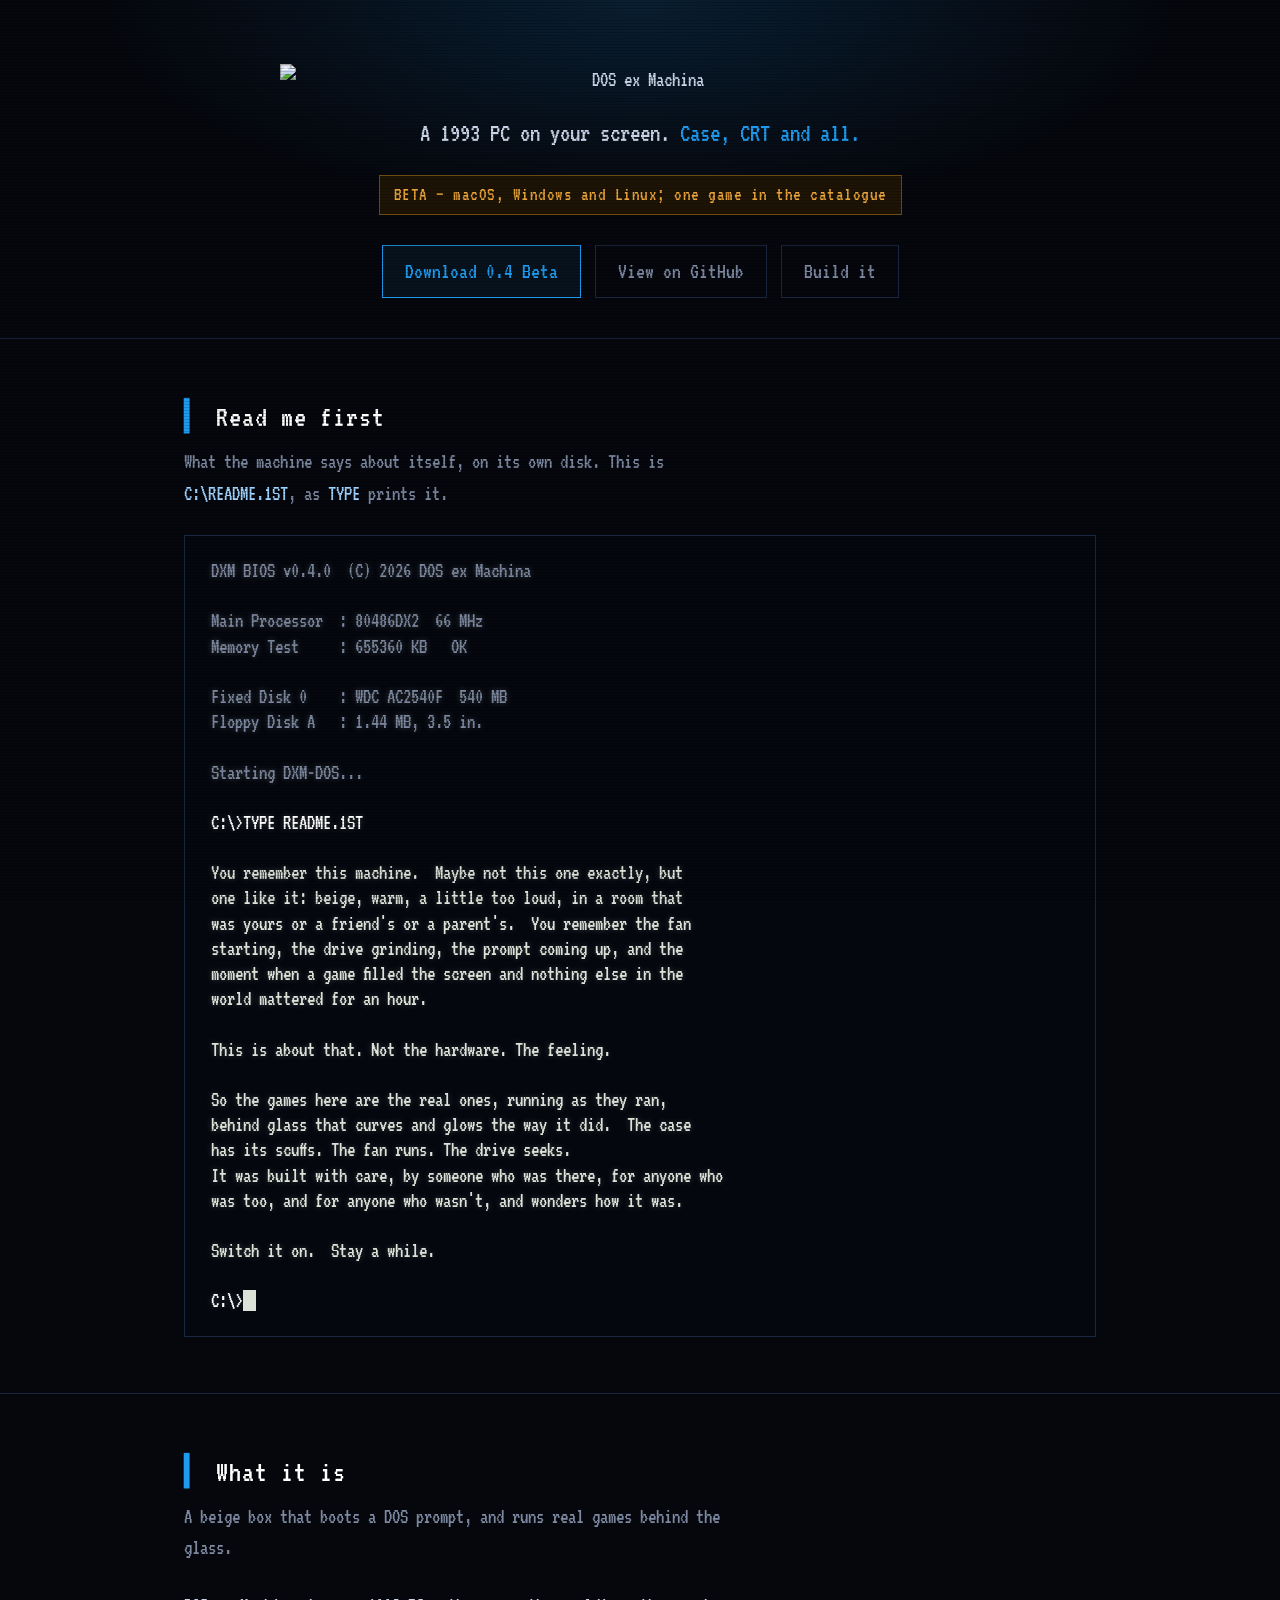
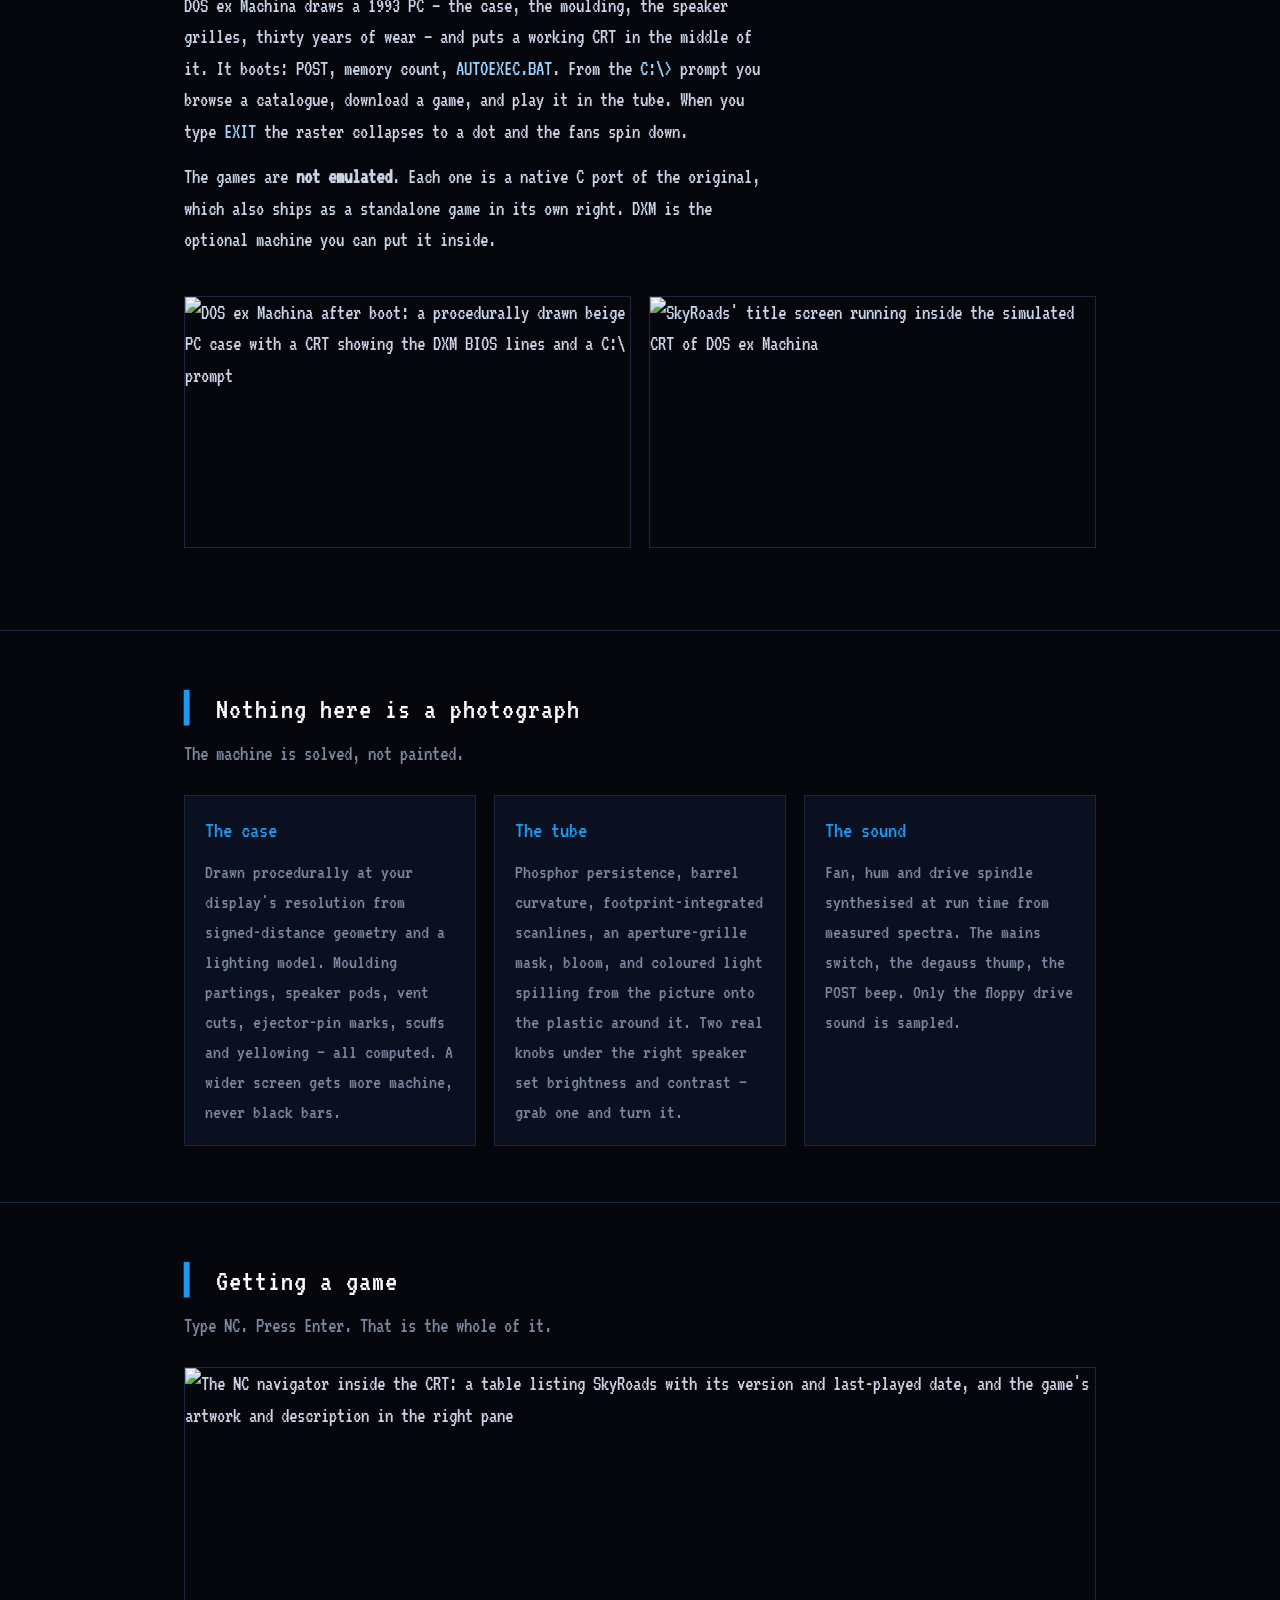
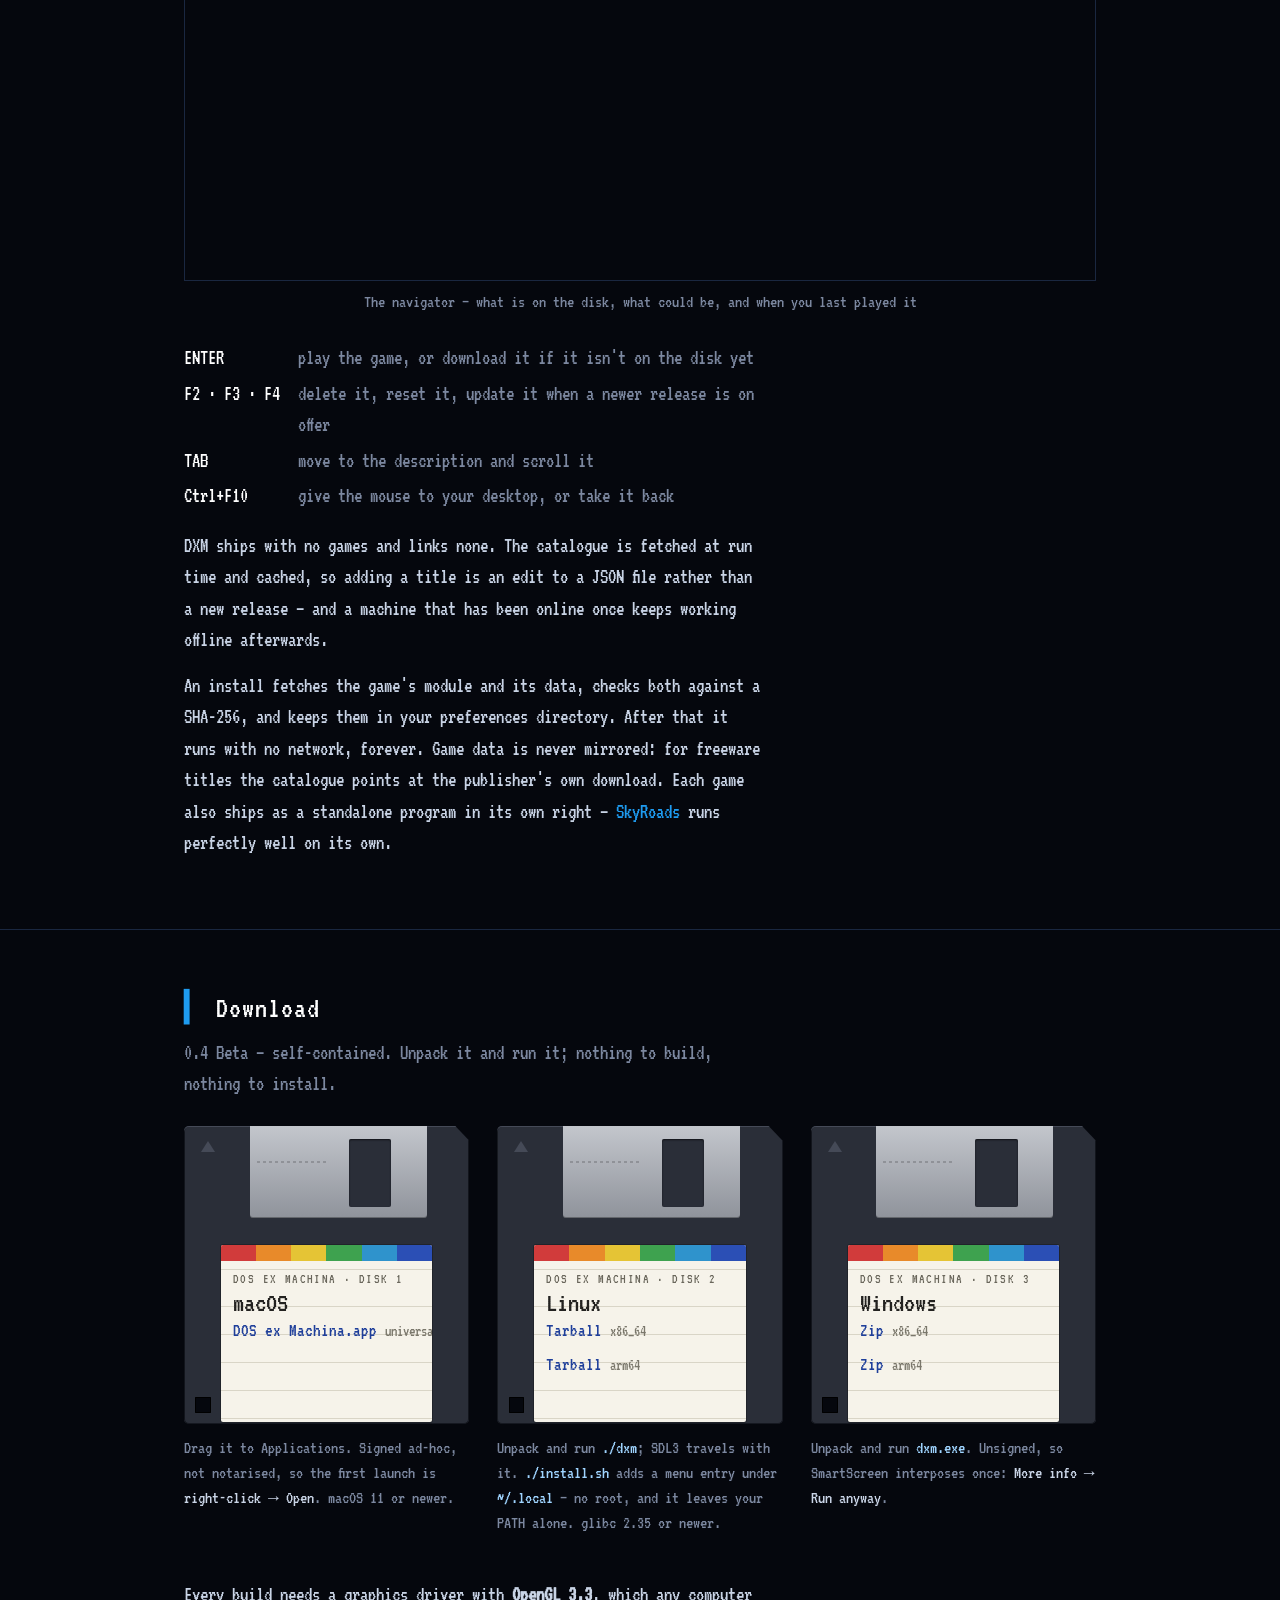
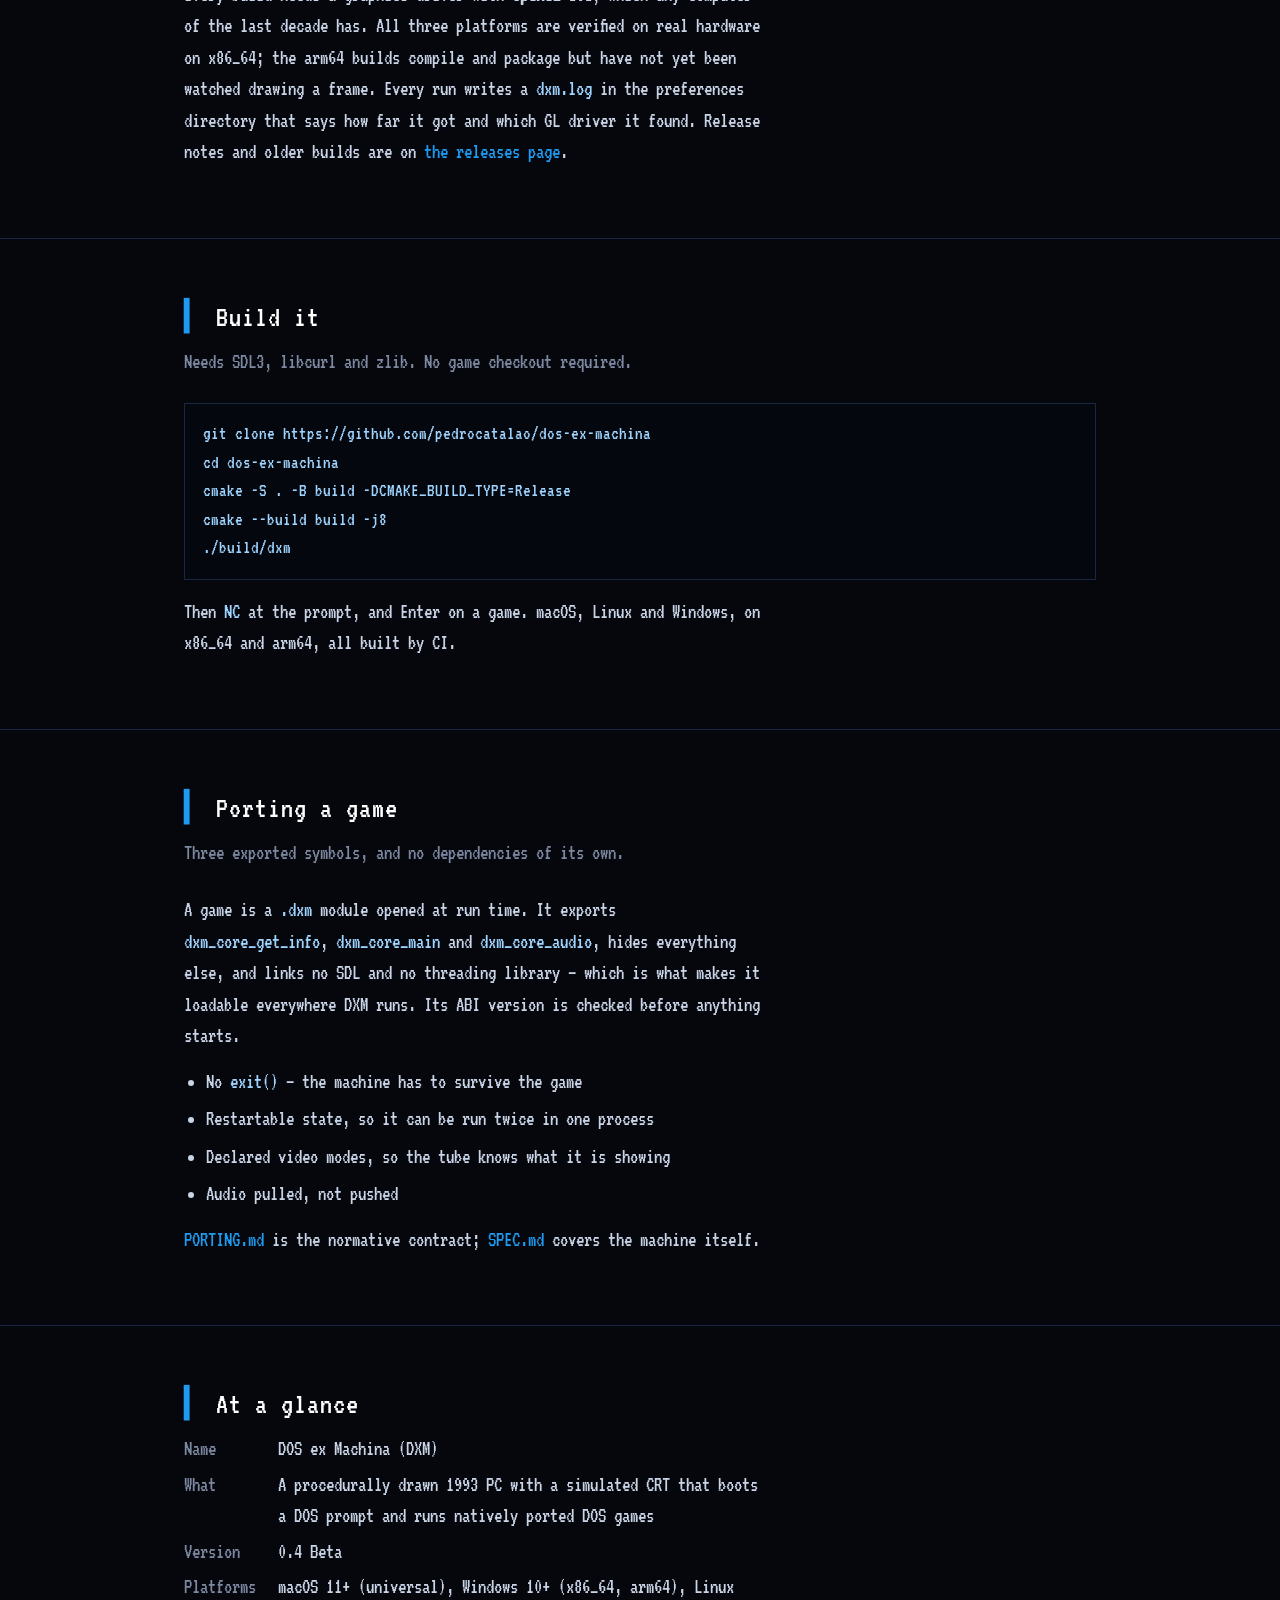
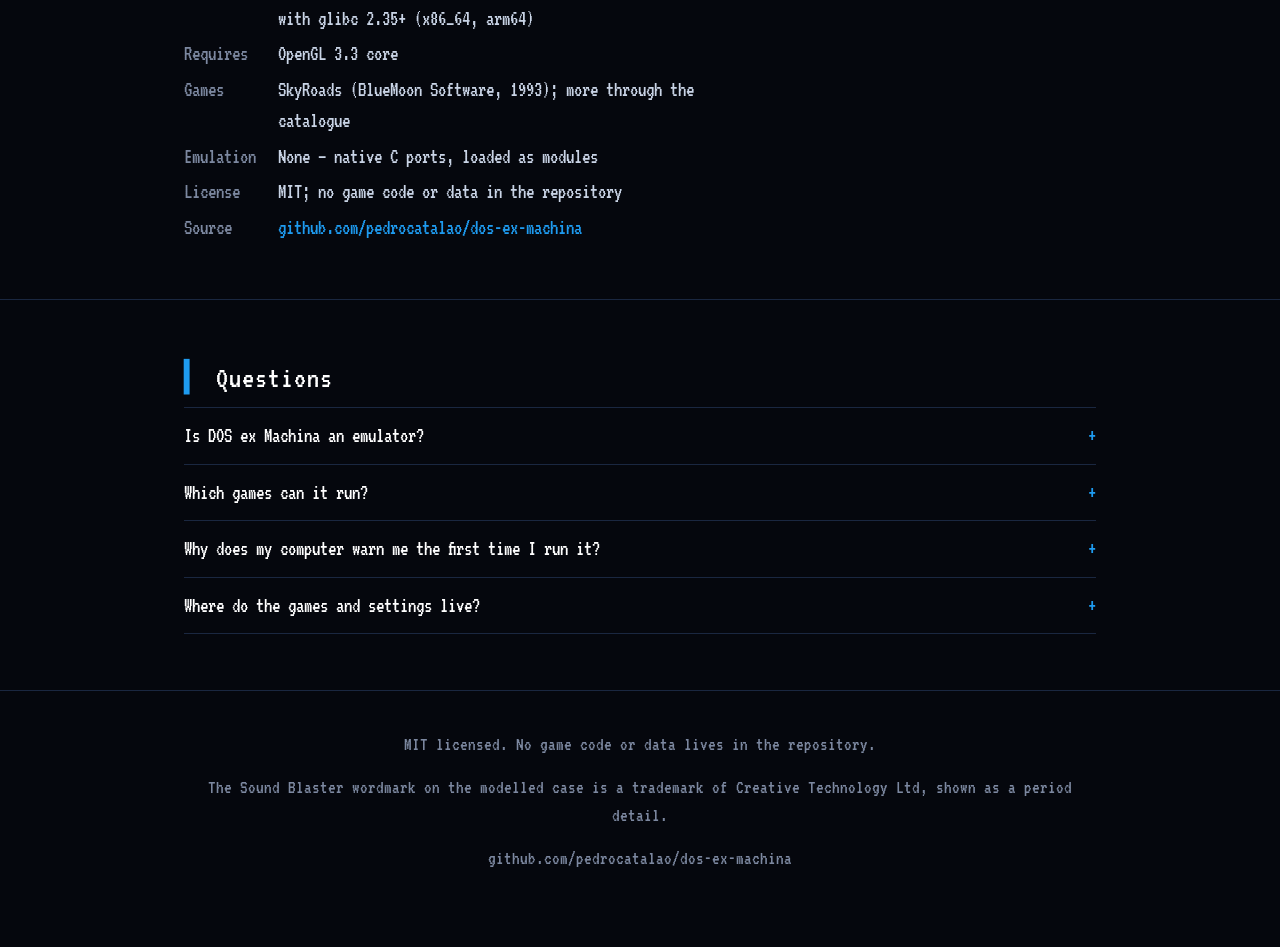
==== docs/index.html @ 245fb96d "refactor: replace road bitmap with procedural badge ribbon rendering and clean up documentation text" ====
<!doctype html>
<html lang="en">
<head>
<meta charset="utf-8">
<meta name="viewport" content="width=device-width, initial-scale=1">
<title>DOS ex Machina — a 1993 PC on your screen, running native DOS game ports in a simulated CRT</title>
<meta name="description" content="DOS ex Machina draws a 1993 beige-box PC procedurally — case, CRT and all — boots a DOS prompt, and runs natively ported DOS games behind the glass. No emulation. Free, open source, for macOS, Windows and Linux.">
<link rel="canonical" href="https://dosexmachina.com/">
<meta name="robots" content="index, follow, max-image-preview:large">
<meta name="theme-color" content="#05070d">
<meta property="og:type" content="website">
<meta property="og:site_name" content="DOS ex Machina">
<meta property="og:title" content="DOS ex Machina — a 1993 PC on your screen">
<meta property="og:description" content="A procedurally-drawn 1993 PC with a simulated CRT that boots a DOS prompt and runs natively ported DOS games. No emulation. macOS, Windows, Linux.">
<meta property="og:url" content="https://dosexmachina.com/">
<meta property="og:image" content="https://dosexmachina.com/screenshot-game.jpg">
<meta property="og:image:width" content="1200">
<meta property="og:image:height" content="675">
<meta property="og:image:alt" content="SkyRoads running inside the simulated CRT of DOS ex Machina">
<meta name="twitter:card" content="summary_large_image">
<meta name="twitter:title" content="DOS ex Machina — a 1993 PC on your screen">
<meta name="twitter:description" content="A procedurally-drawn 1993 PC with a simulated CRT that boots a DOS prompt and runs natively ported DOS games. No emulation.">
<meta name="twitter:image" content="https://dosexmachina.com/screenshot-game.jpg">
<link rel="icon" href="https://dosexmachina.com/logo-page.png">
<link rel="preconnect" href="https://fonts.googleapis.com">
<link rel="preconnect" href="https://fonts.gstatic.com" crossorigin>
<link href="https://fonts.googleapis.com/css2?family=VT323&display=swap" rel="stylesheet">
<script type="application/ld+json">
{
  "@context": "https://schema.org",
  "@type": "SoftwareApplication",
  "name": "DOS ex Machina",
  "alternateName": "DXM",
  "url": "https://dosexmachina.com/",
  "description": "A procedurally-drawn 1993 beige-box PC with a simulated CRT that boots a DOS prompt and runs natively ported DOS games. The games are native C ports, not emulated.",
  "applicationCategory": "GameApplication",
  "operatingSystem": "macOS 11+, Windows 10+, Linux (glibc 2.35+)",
  "softwareVersion": "0.4 Beta",
  "softwareRequirements": "OpenGL 3.3 core",
  "license": "https://opensource.org/licenses/MIT",
  "isAccessibleForFree": true,
  "offers": { "@type": "Offer", "price": "0", "priceCurrency": "USD" },
  "downloadUrl": "https://github.com/pedrocatalao/dos-ex-machina/releases/tag/0.4-beta",
  "codeRepository": "https://github.com/pedrocatalao/dos-ex-machina",
  "screenshot": [
    "https://dosexmachina.com/screenshot-prompt.jpg",
    "https://dosexmachina.com/screenshot-game.jpg",
    "https://dosexmachina.com/screenshot-nc.jpg"
  ],
  "author": { "@type": "Person", "name": "Pedro Catalão", "url": "https://github.com/pedrocatalao" }
}
</script>
<script type="application/ld+json">
{
  "@context": "https://schema.org",
  "@type": "FAQPage",
  "mainEntity": [
    { "@type": "Question", "name": "What is DOS ex Machina?",
      "acceptedAnswer": { "@type": "Answer", "text": "DOS ex Machina is a free, open-source program that draws a 1993 beige-box PC on your screen — the case, a CRT monitor and all — boots a simulated DOS prompt, and runs natively ported DOS games inside the simulated CRT. It runs on macOS, Windows and Linux." } },
    { "@type": "Question", "name": "Is DOS ex Machina an emulator?",
      "acceptedAnswer": { "@type": "Answer", "text": "No. The games are native C ports of the original programs, compiled for your computer and loaded as modules. Nothing is emulated; the DOS prompt is a fiction and the CRT is a rendering pipeline." } },
    { "@type": "Question", "name": "Which games can it run?",
      "acceptedAnswer": { "@type": "Answer", "text": "Games arrive as .dxm modules through a catalogue fetched at run time. As of 0.4 Beta the catalogue holds SkyRoads (BlueMoon Software, 1993). Any DOS game with a native port that follows the porting contract can be added." } },
    { "@type": "Question", "name": "What does it need to run?",
      "acceptedAnswer": { "@type": "Answer", "text": "A graphics driver with OpenGL 3.3, which any computer of the last decade has. The downloads are self-contained: unpack and run, nothing to install." } },
    { "@type": "Question", "name": "Is it free?",
      "acceptedAnswer": { "@type": "Answer", "text": "Yes. DOS ex Machina is MIT licensed and free to download. No game code or game data lives in its repository; each game is a separately licensed port." } }
  ]
}
</script>
<style>
  :root{
    --bg:#05070d;          /* the black inside the tube            */
    --panel:#0b1020;
    --blue:#1e9bf0;        /* the logo blue                        */
    --deep:#2c3ea8;
    --beige:#bfaf8a;       /* the case                             */
    --text:#c9d4e6;
    --dim:#7c88a0;
    --line:#1a2740;
    --phosphor:#dce2d8;    /* lit text on the tube                 */
    --stripe:linear-gradient(90deg,#d13b3b 0 16.6%,#e88a2a 16.6% 33.3%,#e5c435 33.3% 50%,#3ea24f 50% 66.6%,#2f93cc 66.6% 83.3%,#2b4fb5 83.3% 100%);
  }
  *{margin:0;padding:0;box-sizing:border-box}
  html{scroll-behavior:smooth}
  @media(prefers-reduced-motion:reduce){ html{scroll-behavior:auto} .cursor{animation:none} }
  body{
    background:var(--bg); color:var(--text);
    font-family:'VT323',ui-monospace,monospace; font-size:21px; line-height:1.5;
    overflow-x:hidden;
  }
  /* the scanlines the whole project is about, very lightly */
  body::after{
    content:""; position:fixed; inset:0; z-index:9; pointer-events:none;
    background:repeating-linear-gradient(to bottom,
      transparent 0 2px, rgba(0,0,0,.16) 2px 3px);
  }
  a{color:var(--blue); text-decoration:none}
  a:hover{text-decoration:underline}
  a:focus-visible{outline:2px solid var(--blue); outline-offset:3px}
  .wrap{max-width:960px; margin:0 auto; padding:0 24px}

  header{
    text-align:center; padding:64px 0 40px;
    background:
      radial-gradient(60% 90% at 50% 0%, rgba(30,155,240,.16), transparent 70%),
      var(--bg);
    border-bottom:1px solid var(--line);
  }
  header img{width:min(720px,88vw); height:auto; display:block; margin:0 auto}
  .tag{margin-top:18px; font-size:26px; font-weight:normal; letter-spacing:0; color:var(--text)}
  .tag b{color:var(--blue); font-weight:normal}
  .early{
    display:inline-block; margin-top:22px; padding:5px 14px;
    border:1px solid #6b4b12; background:#1d1405; color:#e8a33a;
    font-size:19px; letter-spacing:.5px;
  }
  .cta{margin-top:30px; display:flex; gap:14px; justify-content:center; flex-wrap:wrap}
  .btn{
    display:inline-block; padding:9px 22px; font-size:22px;
    border:1px solid var(--blue); color:var(--blue); background:rgba(30,155,240,.07);
  }
  .btn:hover{background:var(--blue); color:#04070e; text-decoration:none}
  .btn.ghost{border-color:var(--line); color:var(--dim); background:transparent}
  .btn.ghost:hover{border-color:var(--dim); color:var(--text); background:transparent}

  section{padding:56px 0; border-bottom:1px solid var(--line)}
  h2{
    font-size:30px; font-weight:normal; color:#fff; margin-bottom:6px;
    letter-spacing:1px;
  }
  h2::before{content:"▎"; color:var(--blue); margin-right:8px}
  h3{font-weight:normal}
  .lede{color:var(--dim); margin-bottom:26px; max-width:70ch}
  p{margin-bottom:14px}
  section p{max-width:72ch}
  figure{margin:26px 0}
  figure img{width:100%; height:auto; display:block; border:1px solid var(--line)}
  figcaption{color:var(--dim); font-size:18px; margin-top:8px; text-align:center}
  .shots{display:grid; grid-template-columns:1fr 1fr; gap:18px}
  @media(max-width:720px){ .shots{grid-template-columns:1fr} }

  /* The machine's own screen: what it prints, as it prints it.  A panel,
     not a drawn monitor - the page already carries the scanlines. */
  .screen{
    background:#04070e; border:1px solid var(--line); padding:22px 26px;
    color:var(--phosphor); font-size:21px; line-height:1.2; white-space:pre;
    overflow-x:auto; margin:0; text-shadow:0 0 6px rgba(220,226,216,.28);
  }
  .screen .dim{color:var(--dim)}
  .screen .cmd{color:#fff}
  .cursor{display:inline-block; width:.6em; height:1em; background:var(--phosphor); vertical-align:-.15em;
          animation:blink 1.06s steps(1) infinite}
  @keyframes blink{50%{opacity:0}}
  @media(max-width:600px){ .screen{font-size:16px; padding:16px} }

  .grid{display:grid; grid-template-columns:repeat(3,1fr); gap:18px; margin-top:22px}
  @media(max-width:860px){ .grid{grid-template-columns:1fr} }
  .card{border:1px solid var(--line); background:var(--panel); padding:18px 20px}
  .card h3{font-size:23px; color:var(--blue); margin-bottom:8px}
  .card p{font-size:20px; color:var(--dim); margin:0}

  .keys{display:grid; grid-template-columns:auto 1fr; gap:4px 18px; margin:6px 0 18px; max-width:72ch}
  .keys b{color:#fff; font-weight:normal; white-space:nowrap}
  .keys span{color:var(--dim)}

  /* ---- the disks -----------------------------------------------------------
     A download is a 3.5" diskette, label side up, at its real proportions -
     90 wide by 94 tall: the metal shutter along the top with its head window
     right of centre, the moulded arrow at the top-left, the chamfered corner
     at the top-right, the write-protect hole at the bottom-left, and the
     label over the lower two thirds with its colour band and ruled lines. */
  .disks{display:grid; grid-template-columns:repeat(3,1fr); gap:28px; margin-top:22px}
  @media(max-width:860px){ .disks{grid-template-columns:1fr; max-width:340px} }
  .disk{aspect-ratio:90/94; position:relative; background:#2a2e38; border-radius:5px;
        clip-path:polygon(0 0, 95% 0, 100% 5%, 100% 100%, 0 100%);
        box-shadow:inset 0 1px 0 #454a57, inset 0 0 0 1px #12151c}
  .disk .arrow{position:absolute; left:6%; top:5%; width:0; height:0;
        border-left:7px solid transparent; border-right:7px solid transparent; border-bottom:11px solid #454a57}
  .disk .shutter{position:absolute; left:23%; top:0; width:62%; height:31%;
        background:linear-gradient(180deg,#c3c6cc,#8f939b); border-radius:0 0 3px 3px;
        box-shadow:inset 0 -1px 0 rgba(0,0,0,.3)}
  .disk .shutter::before{content:""; position:absolute; left:56%; top:14%; width:24%; height:74%;
        background:#2a2e38; border-radius:2px; box-shadow:inset 0 1px 2px rgba(0,0,0,.6)}
  .disk .shutter::after{content:""; position:absolute; left:4%; top:38%; width:40%; height:2px;
        background:repeating-linear-gradient(90deg,rgba(0,0,0,.18) 0 3px,transparent 3px 6px)}
  .disk .wp{position:absolute; left:4%; bottom:3.5%; width:5.5%; height:5.5%; background:var(--bg); border-radius:1px;
        box-shadow:inset 0 0 0 1px #000}
  /* the label reaches almost to the bottom edge, a hair of shell showing
     below it, and stays clear of the write-protect hole */
  .disk .label{position:absolute; left:13%; right:13%; top:40%; bottom:2px; background:#f6f3ea;
        color:#232220; border-radius:2px; overflow:hidden;
        background-image:repeating-linear-gradient(180deg,transparent 0 27px,#d9d5c7 27px 28px);
        background-position:0 34px; box-shadow:0 0 0 1px rgba(0,0,0,.25)}
  .disk .band{height:9%; background:var(--stripe)}
  .disk .body{padding:8px 12px 0}
  .disk .title{font-size:14px; letter-spacing:.1em; text-transform:uppercase; color:#6a675c; line-height:20px}
  .disk h3{font-size:28px; line-height:28px; margin:0; color:#232220}
  .disk ul{list-style:none; margin:0}
  .disk li{font-size:19px; line-height:28px; white-space:nowrap}
  .disk li a{color:#1f3f9a}
  .disk li .arch{color:#7a776b; font-size:16px; margin-left:8px}
  .disk-note{font-size:18px; color:var(--dim); margin-top:12px; line-height:1.4}
  .disk-note b{color:var(--text); font-weight:normal}

  pre{
    background:#04070e; border:1px solid var(--line); padding:16px 18px;
    overflow-x:auto; font-size:19px; color:#9fd4ff; margin:16px 0;
  }
  code,pre{font-family:inherit}          /* the page's face, not the browser's monospace */
  code{color:#9fd4ff}
  ul{margin:0 0 14px 22px; max-width:72ch}
  li{margin-bottom:6px}

  dl.glance{display:grid; grid-template-columns:max-content 1fr; gap:4px 22px; max-width:72ch}
  dl.glance dt{color:var(--dim)}
  dl.glance dd{margin:0}
  .faq details{border-top:1px solid var(--line); padding:12px 0}
  .faq details:last-child{border-bottom:1px solid var(--line)}
  .faq summary{color:#fff; cursor:pointer; list-style:none; display:flex; justify-content:space-between; gap:16px}
  .faq summary::-webkit-details-marker{display:none}
  .faq summary::after{content:"+"; color:var(--blue)}
  .faq details[open] summary::after{content:"-"}
  .faq details p{margin:8px 0 0; color:var(--dim); max-width:72ch}

  footer{padding:40px 0 60px; color:var(--dim); font-size:19px; text-align:center}
  footer a{color:var(--dim)}
</style>
</head>
<body>

<header>
  <div class="wrap">
    <img src="https://dosexmachina.com/logo-page.png" alt="DOS ex Machina">
    <h1 class="tag">A 1993 PC on your screen. <b>Case, CRT and all.</b></h1>
    <div class="early">BETA — macOS, Windows and Linux; one game in the catalogue</div>
    <div class="cta">
      <a class="btn" href="#download">Download 0.4 Beta</a>
      <a class="btn ghost" href="https://github.com/pedrocatalao/dos-ex-machina">View on GitHub</a>
      <a class="btn ghost" href="#build">Build it</a>
    </div>
  </div>
</header>

<main>

<section>
  <div class="wrap">
    <h2>Read me first</h2>
    <p class="lede">What the machine says about itself, on its own disk. This is <code>C:\README.1ST</code>, as <code>TYPE</code> prints it.</p>
<pre class="screen" aria-label="The machine's screen: the BIOS, the prompt, and README.1ST"><span class="dim">DXM BIOS v0.4.0  (C) 2026 DOS ex Machina

Main Processor  : 80486DX2  66 MHz
Memory Test     : 655360 KB   OK

Fixed Disk 0    : WDC AC2540F  540 MB
Floppy Disk A   : 1.44 MB, 3.5 in.

Starting DXM-DOS...
</span>
<span class="cmd">C:\&gt;TYPE README.1ST</span>

You remember this machine.  Maybe not this one exactly, but
one like it: beige, warm, a little too loud, in a room that
was yours or a friend's or a parent's.  You remember the fan
starting, the drive grinding, the prompt coming up, and the
moment when a game filled the screen and nothing else in the
world mattered for an hour.

This is about that. Not the hardware. The feeling.

So the games here are the real ones, running as they ran,
behind glass that curves and glows the way it did.  The case
has its scuffs. The fan runs. The drive seeks.
It was built with care, by someone who was there, for anyone who
was too, and for anyone who wasn't, and wonders how it was.

Switch it on.  Stay a while.

<span class="cmd">C:\&gt;</span><span class="cursor" aria-hidden="true"></span></pre>
  </div>
</section>

<section>
  <div class="wrap">
    <h2>What it is</h2>
    <p class="lede">A beige box that boots a DOS prompt, and runs real games behind the glass.</p>
    <p>DOS ex Machina draws a 1993 PC — the case, the moulding, the speaker
    grilles, thirty years of wear — and puts a working CRT in the middle of
    it. It boots: POST, memory count, <code>AUTOEXEC.BAT</code>. From the
    <code>C:\&gt;</code> prompt you browse a catalogue, download a game, and
    play it in the tube. When you type <code>EXIT</code> the raster collapses
    to a dot and the fans spin down.</p>
    <p>The games are <strong>not emulated</strong>. Each one is a native C
    port of the original, which also ships as a standalone game in its own
    right. DXM is the optional machine you can put it inside.</p>
    <div class="shots">
      <figure><img src="https://dosexmachina.com/screenshot-prompt.jpg" width="1200" height="675" alt="DOS ex Machina after boot: a procedurally drawn beige PC case with a CRT showing the DXM BIOS lines and a C:\ prompt"></figure>
      <figure><img src="https://dosexmachina.com/screenshot-game.jpg" width="1200" height="675" alt="SkyRoads' title screen running inside the simulated CRT of DOS ex Machina"></figure>
    </div>
  </div>
</section>

<section>
  <div class="wrap">
    <h2>Nothing here is a photograph</h2>
    <p class="lede">The machine is solved, not painted.</p>
    <div class="grid">
      <div class="card">
        <h3>The case</h3>
        <p>Drawn procedurally at your display's resolution from signed-distance
        geometry and a lighting model. Moulding partings, speaker pods, vent
        cuts, ejector-pin marks, scuffs and yellowing — all computed. A wider
        screen gets more machine, never black bars.</p>
      </div>
      <div class="card">
        <h3>The tube</h3>
        <p>Phosphor persistence, barrel curvature, footprint-integrated
        scanlines, an aperture-grille mask, bloom, and coloured light spilling
        from the picture onto the plastic around it. Two real knobs under the
        right speaker set brightness and contrast — grab one and turn it.</p>
      </div>
      <div class="card">
        <h3>The sound</h3>
        <p>Fan, hum and drive spindle synthesised at run time from measured
        spectra. The mains switch, the degauss thump, the POST beep. Only the
        floppy drive sound is sampled.</p>
      </div>
    </div>
  </div>
</section>

<section id="games">
  <div class="wrap">
    <h2>Getting a game</h2>
    <p class="lede">Type NC. Press Enter. That is the whole of it.</p>
    <figure>
      <img src="https://dosexmachina.com/screenshot-nc.jpg" width="1200" height="675" alt="The NC navigator inside the CRT: a table listing SkyRoads with its version and last-played date, and the game's artwork and description in the right pane" loading="lazy">
      <figcaption>The navigator — what is on the disk, what could be, and when you last played it</figcaption>
    </figure>
    <div class="keys">
      <b>ENTER</b><span>play the game, or download it if it isn't on the disk yet</span>
      <b>F2 · F3 · F4</b><span>delete it, reset it, update it when a newer release is on offer</span>
      <b>TAB</b><span>move to the description and scroll it</span>
      <b>Ctrl+F10</b><span>give the mouse to your desktop, or take it back</span>
    </div>
    <p>DXM ships with no games and links none. The catalogue is fetched at run
    time and cached, so adding a title is an edit to a JSON file rather than a
    new release — and a machine that has been online once keeps working
    offline afterwards.</p>
    <p>An install fetches the game's module and its data, checks both against
    a SHA-256, and keeps them in your preferences directory. After that it
    runs with no network, forever. Game data is never mirrored: for freeware
    titles the catalogue points at the publisher's own download. Each game
    also ships as a standalone program in its own right —
    <a href="https://github.com/pedrocatalao/skyroads-sdl">SkyRoads</a> runs
    perfectly well on its own.</p>
  </div>
</section>

<section id="download">
  <div class="wrap">
    <h2>Download</h2>
    <p class="lede">0.4 Beta — self-contained. Unpack it and run it; nothing to build, nothing to install.</p>
    <div class="disks">

      <div>
        <div class="disk" role="img" aria-label="A 3.5-inch diskette labelled macOS">
          <div class="arrow"></div>
          <div class="shutter"></div>
          <div class="wp"></div>
          <div class="label">
            <div class="band"></div>
            <div class="body">
              <div class="title">DOS ex Machina · disk 1</div>
              <h3>macOS</h3>
              <ul>
                <li><a href="https://github.com/pedrocatalao/dos-ex-machina/releases/download/0.4-beta/dxm-macos-universal.zip">DOS ex Machina.app</a><span class="arch">universal</span></li>
              </ul>
            </div>
          </div>
        </div>
        <p class="disk-note">Drag it to Applications. Signed ad-hoc, not
        notarised, so the first launch is <b>right-click → Open</b>. macOS 11
        or newer.</p>
      </div>

      <div>
        <div class="disk" role="img" aria-label="A 3.5-inch diskette labelled Linux">
          <div class="arrow"></div>
          <div class="shutter"></div>
          <div class="wp"></div>
          <div class="label">
            <div class="band"></div>
            <div class="body">
              <div class="title">DOS ex Machina · disk 2</div>
              <h3>Linux</h3>
              <ul>
                <li><a href="https://github.com/pedrocatalao/dos-ex-machina/releases/download/0.4-beta/dxm-linux-x86_64.tar.gz">Tarball</a><span class="arch">x86_64</span></li>
                <li><a href="https://github.com/pedrocatalao/dos-ex-machina/releases/download/0.4-beta/dxm-linux-arm64.tar.gz">Tarball</a><span class="arch">arm64</span></li>
              </ul>
            </div>
          </div>
        </div>
        <p class="disk-note">Unpack and run <code>./dxm</code>; SDL3 travels
        with it. <code>./install.sh</code> adds a menu entry under
        <code>~/.local</code> — no root, and it leaves your PATH alone. glibc
        2.35 or newer.</p>
      </div>

      <div>
        <div class="disk" role="img" aria-label="A 3.5-inch diskette labelled Windows">
          <div class="arrow"></div>
          <div class="shutter"></div>
          <div class="wp"></div>
          <div class="label">
            <div class="band"></div>
            <div class="body">
              <div class="title">DOS ex Machina · disk 3</div>
              <h3>Windows</h3>
              <ul>
                <li><a href="https://github.com/pedrocatalao/dos-ex-machina/releases/download/0.4-beta/dxm-windows-x86_64.zip">Zip</a><span class="arch">x86_64</span></li>
                <li><a href="https://github.com/pedrocatalao/dos-ex-machina/releases/download/0.4-beta/dxm-windows-arm64.zip">Zip</a><span class="arch">arm64</span></li>
              </ul>
            </div>
          </div>
        </div>
        <p class="disk-note">Unpack and run <code>dxm.exe</code>. Unsigned, so
        SmartScreen interposes once: <b>More info → Run anyway</b>.</p>
      </div>

    </div>
    <p style="margin-top:28px">Every build needs a graphics driver with
    <strong>OpenGL 3.3</strong>, which any computer of the last decade has.
    All three platforms are verified on real hardware on x86_64; the arm64
    builds compile and package but have not yet been watched drawing a frame.
    Every run writes a <code>dxm.log</code> in the preferences directory that
    says how far it got and which GL driver it found. Release notes and older
    builds are on
    <a href="https://github.com/pedrocatalao/dos-ex-machina/releases">the releases page</a>.</p>
  </div>
</section>

<section id="build">
  <div class="wrap">
    <h2>Build it</h2>
    <p class="lede">Needs SDL3, libcurl and zlib. No game checkout required.</p>
<pre>git clone https://github.com/pedrocatalao/dos-ex-machina
cd dos-ex-machina
cmake -S . -B build -DCMAKE_BUILD_TYPE=Release
cmake --build build -j8
./build/dxm</pre>
    <p>Then <code>NC</code> at the prompt, and Enter on a game. macOS, Linux
    and Windows, on x86_64 and arm64, all built by CI.</p>
  </div>
</section>

<section>
  <div class="wrap">
    <h2>Porting a game</h2>
    <p class="lede">Three exported symbols, and no dependencies of its own.</p>
    <p>A game is a <code>.dxm</code> module opened at run time. It exports
    <code>dxm_core_get_info</code>, <code>dxm_core_main</code> and
    <code>dxm_core_audio</code>, hides everything else, and links no SDL and
    no threading library — which is what makes it loadable everywhere DXM
    runs. Its ABI version is checked before anything starts.</p>
    <ul>
      <li>No <code>exit()</code> — the machine has to survive the game</li>
      <li>Restartable state, so it can be run twice in one process</li>
      <li>Declared video modes, so the tube knows what it is showing</li>
      <li>Audio pulled, not pushed</li>
    </ul>
    <p><a href="https://github.com/pedrocatalao/dos-ex-machina/blob/main/PORTING.md">PORTING.md</a>
    is the normative contract;
    <a href="https://github.com/pedrocatalao/dos-ex-machina/blob/main/SPEC.md">SPEC.md</a>
    covers the machine itself.</p>
  </div>
</section>

<section id="glance">
  <div class="wrap">
    <h2>At a glance</h2>
    <dl class="glance">
      <dt>Name</dt><dd>DOS ex Machina (DXM)</dd>
      <dt>What</dt><dd>A procedurally drawn 1993 PC with a simulated CRT that boots a DOS prompt and runs natively ported DOS games</dd>
      <dt>Version</dt><dd>0.4 Beta</dd>
      <dt>Platforms</dt><dd>macOS 11+ (universal), Windows 10+ (x86_64, arm64), Linux with glibc 2.35+ (x86_64, arm64)</dd>
      <dt>Requires</dt><dd>OpenGL 3.3 core</dd>
      <dt>Games</dt><dd>SkyRoads (BlueMoon Software, 1993); more through the catalogue</dd>
      <dt>Emulation</dt><dd>None — native C ports, loaded as modules</dd>
      <dt>License</dt><dd>MIT; no game code or data in the repository</dd>
      <dt>Source</dt><dd><a href="https://github.com/pedrocatalao/dos-ex-machina">github.com/pedrocatalao/dos-ex-machina</a></dd>
    </dl>
  </div>
</section>

<section id="faq" class="faq">
  <div class="wrap">
    <h2>Questions</h2>
    <details>
      <summary>Is DOS ex Machina an emulator?</summary>
      <p>No. The games are native C ports of the original programs, compiled
      for your computer and loaded as modules. The DOS prompt is a fiction and
      the CRT is a rendering pipeline; nothing is emulated.</p>
    </details>
    <details>
      <summary>Which games can it run?</summary>
      <p>Games arrive as <code>.dxm</code> modules through a catalogue the
      machine fetches at run time. As of 0.4 Beta the catalogue holds SkyRoads.
      Any DOS game with a native port that follows PORTING.md can be added by
      editing the catalogue, without a new release of DXM.</p>
    </details>
    <details>
      <summary>Why does my computer warn me the first time I run it?</summary>
      <p>The downloads are not code-signed yet: macOS asks for right-click →
      Open on the first launch, and Windows SmartScreen wants More info → Run
      anyway. Nothing is installed; unpack the download and run it.</p>
    </details>
    <details>
      <summary>Where do the games and settings live?</summary>
      <p>In your preferences directory: <code>~/Library/Application Support/DOSexMachina/dxm/</code>
      on macOS, <code>~/.local/share/DOSexMachina/dxm/</code> on Linux,
      <code>%APPDATA%\DOSexMachina\dxm\</code> on Windows. Games go under
      <code>games/</code>, the CRT settings in <code>crt.cfg</code>, and each
      run's <code>dxm.log</code> beside them.</p>
    </details>
  </div>
</section>

</main>

<footer>
  <div class="wrap">
    <p>MIT licensed. No game code or data lives in the repository.</p>
    <p>The Sound Blaster wordmark on the modelled case is a trademark of
    Creative Technology Ltd, shown as a period detail.</p>
    <p style="margin-top:14px">
      <a href="https://github.com/pedrocatalao/dos-ex-machina">github.com/pedrocatalao/dos-ex-machina</a>
    </p>
  </div>
</footer>

</body>
</html>
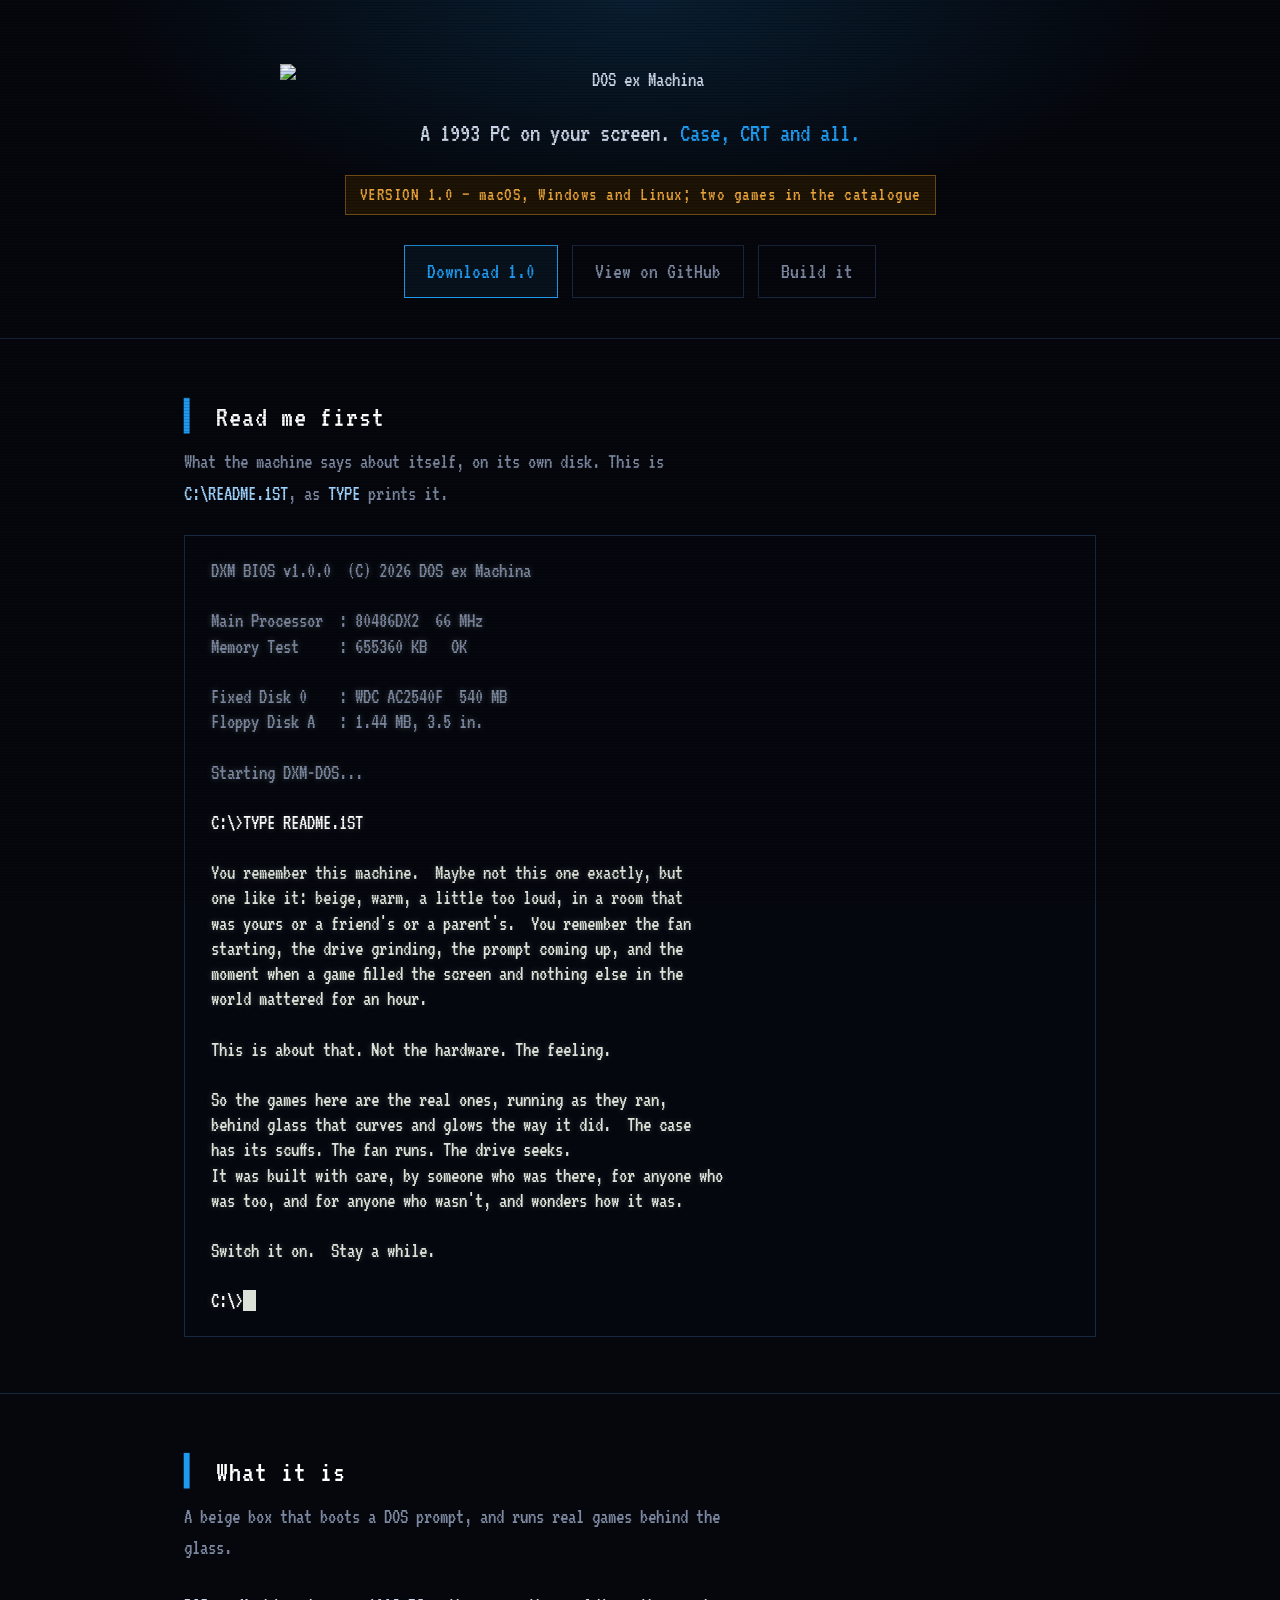
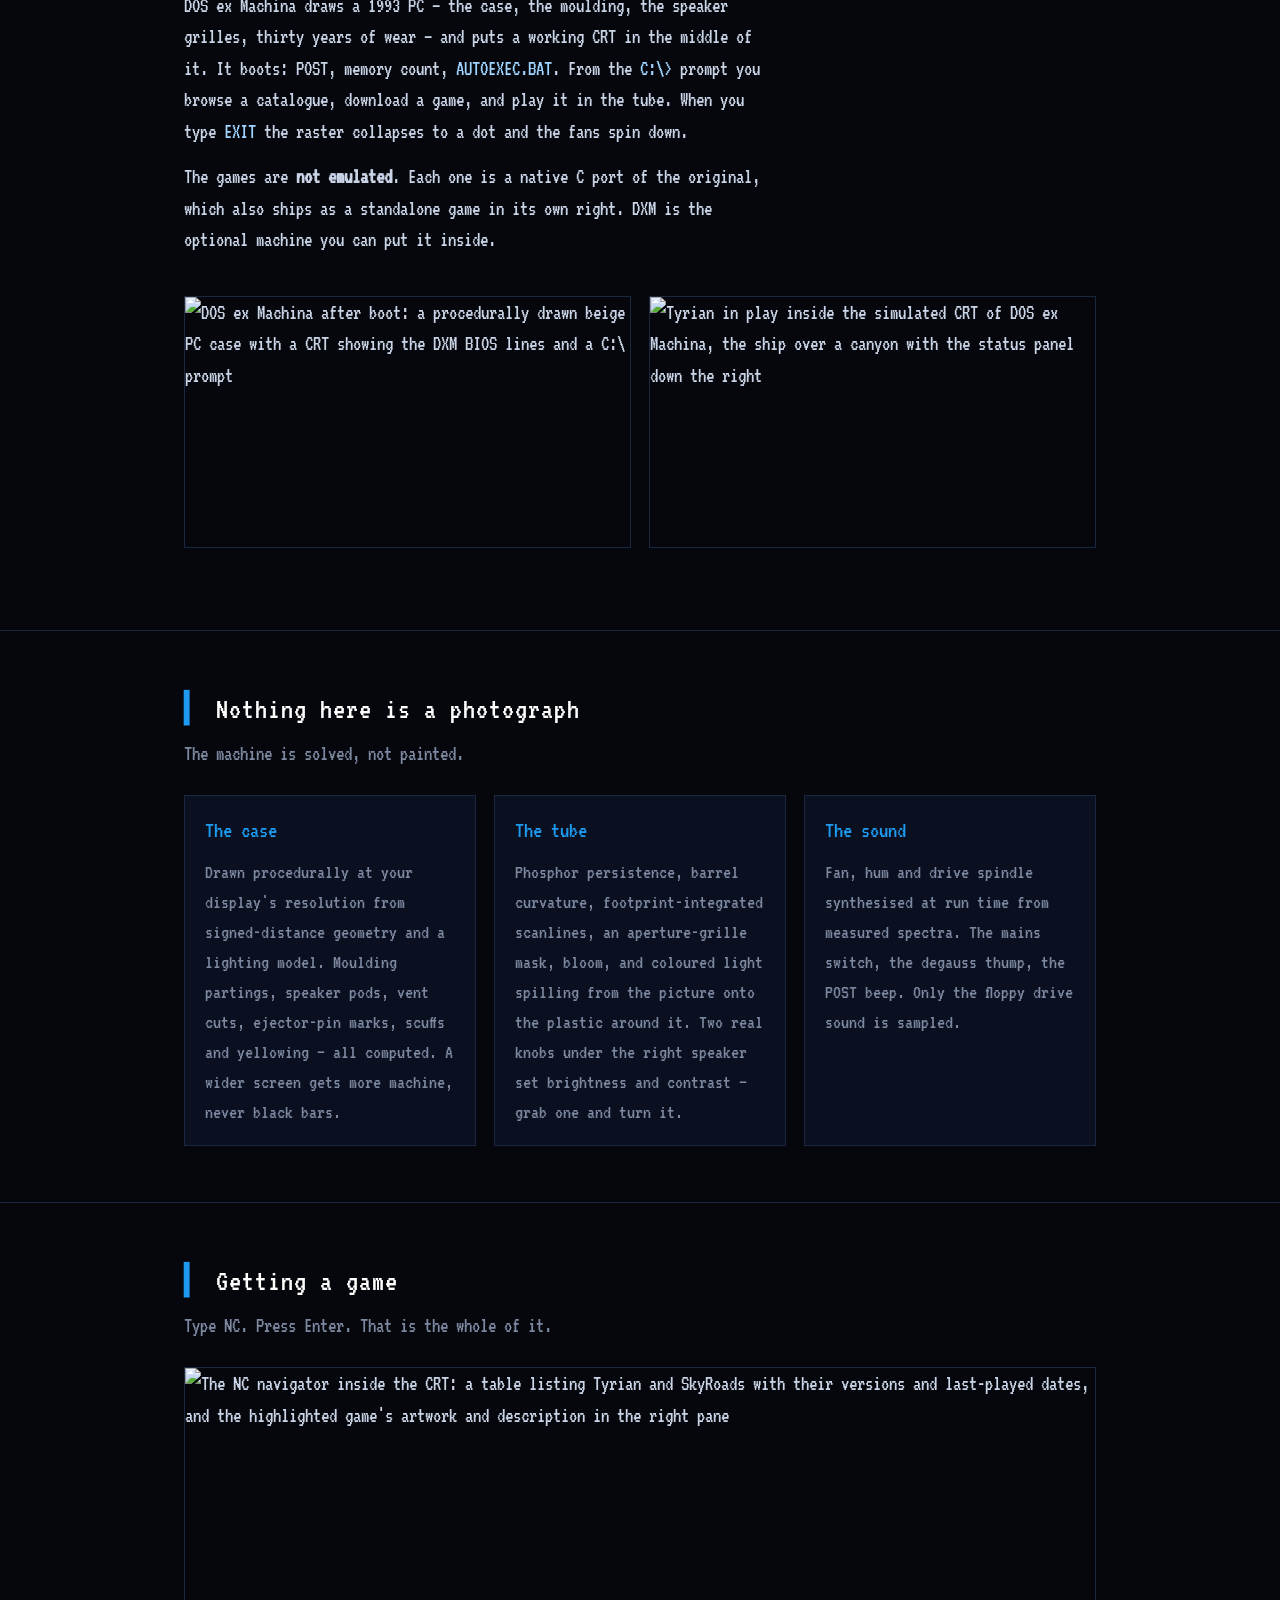
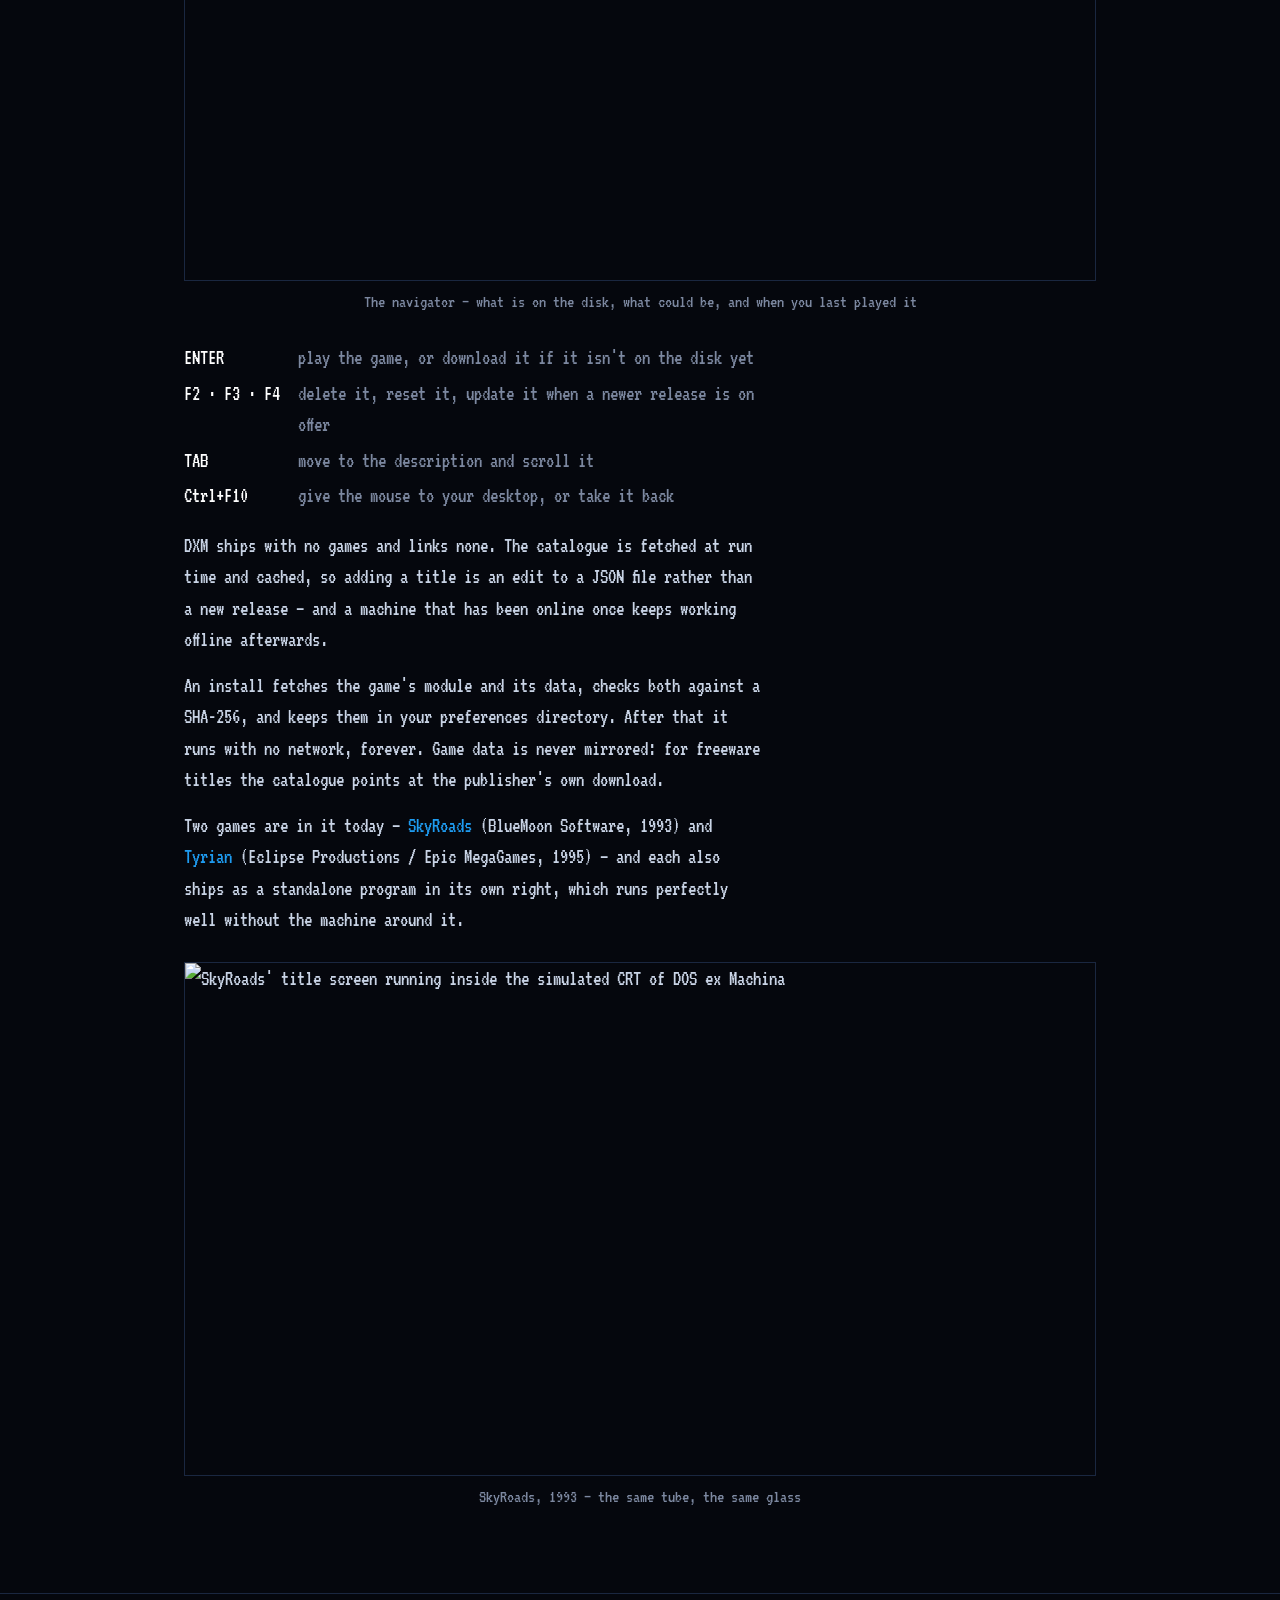
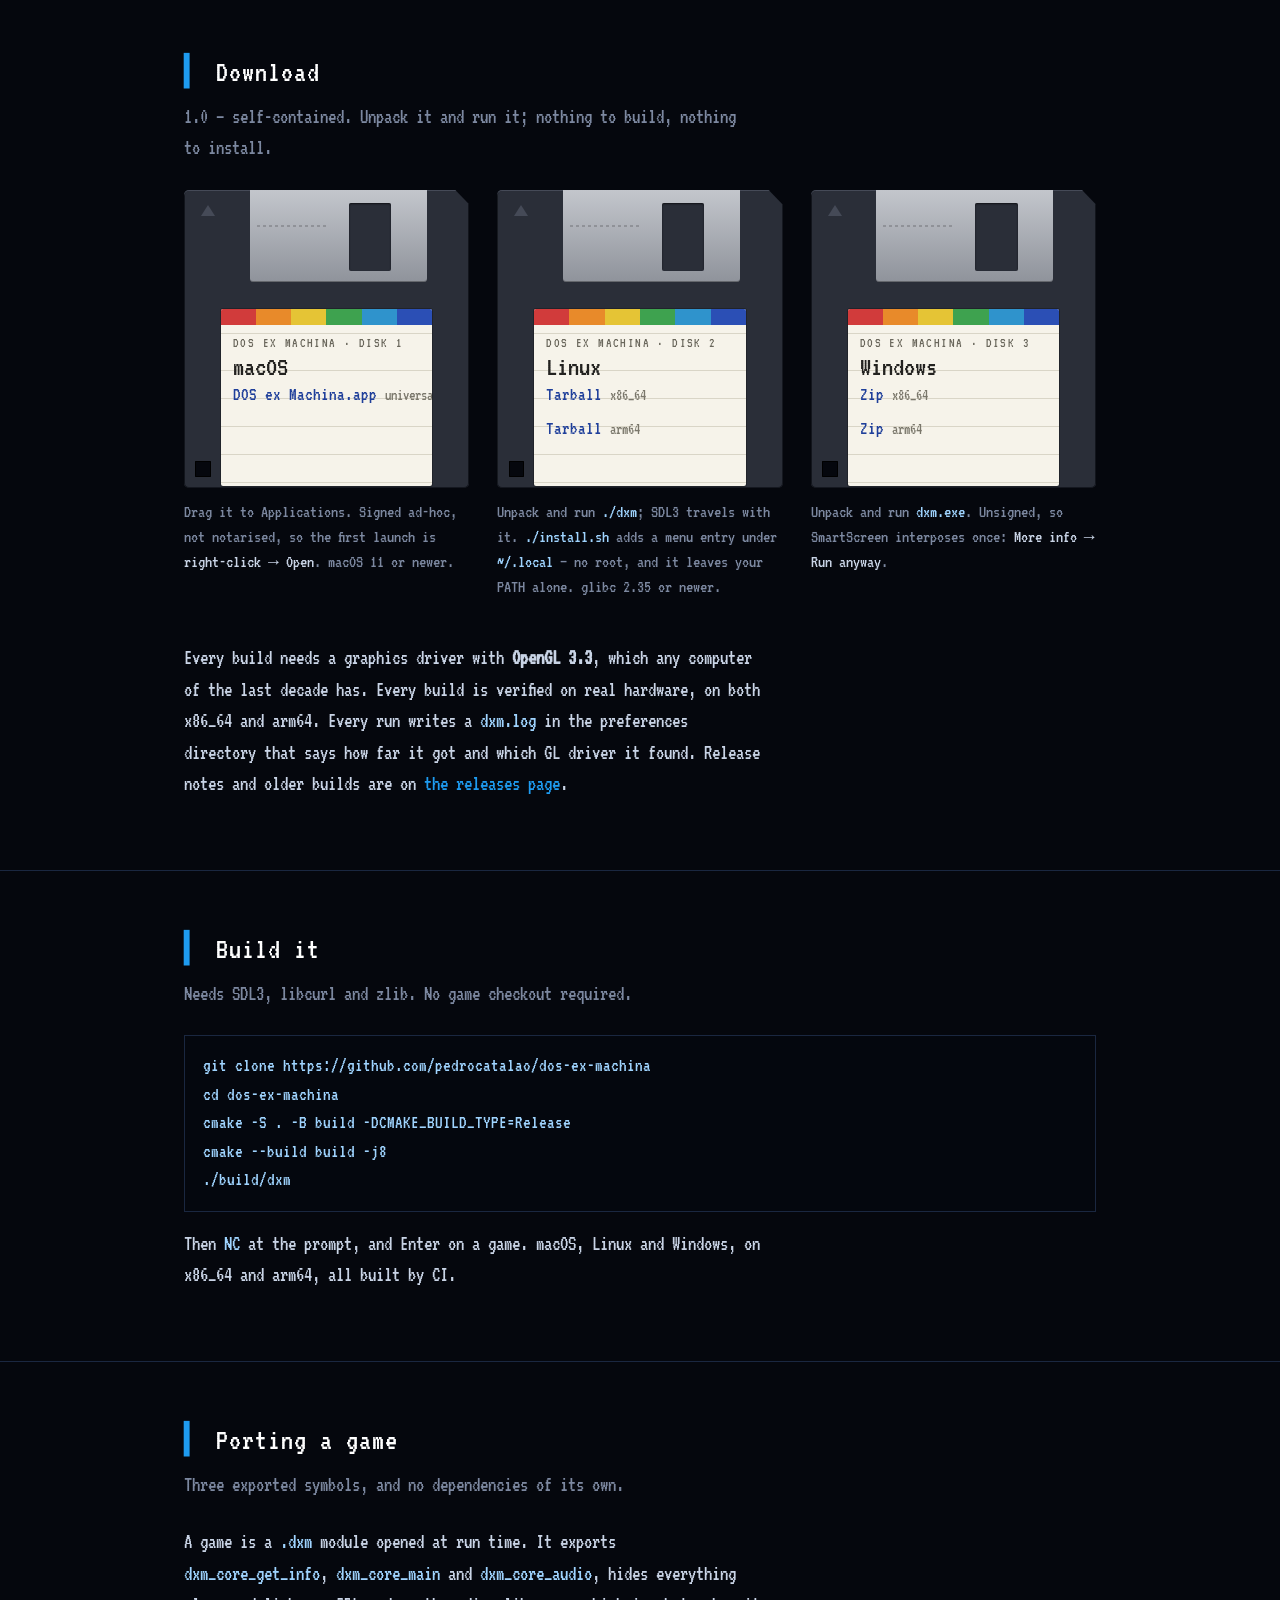
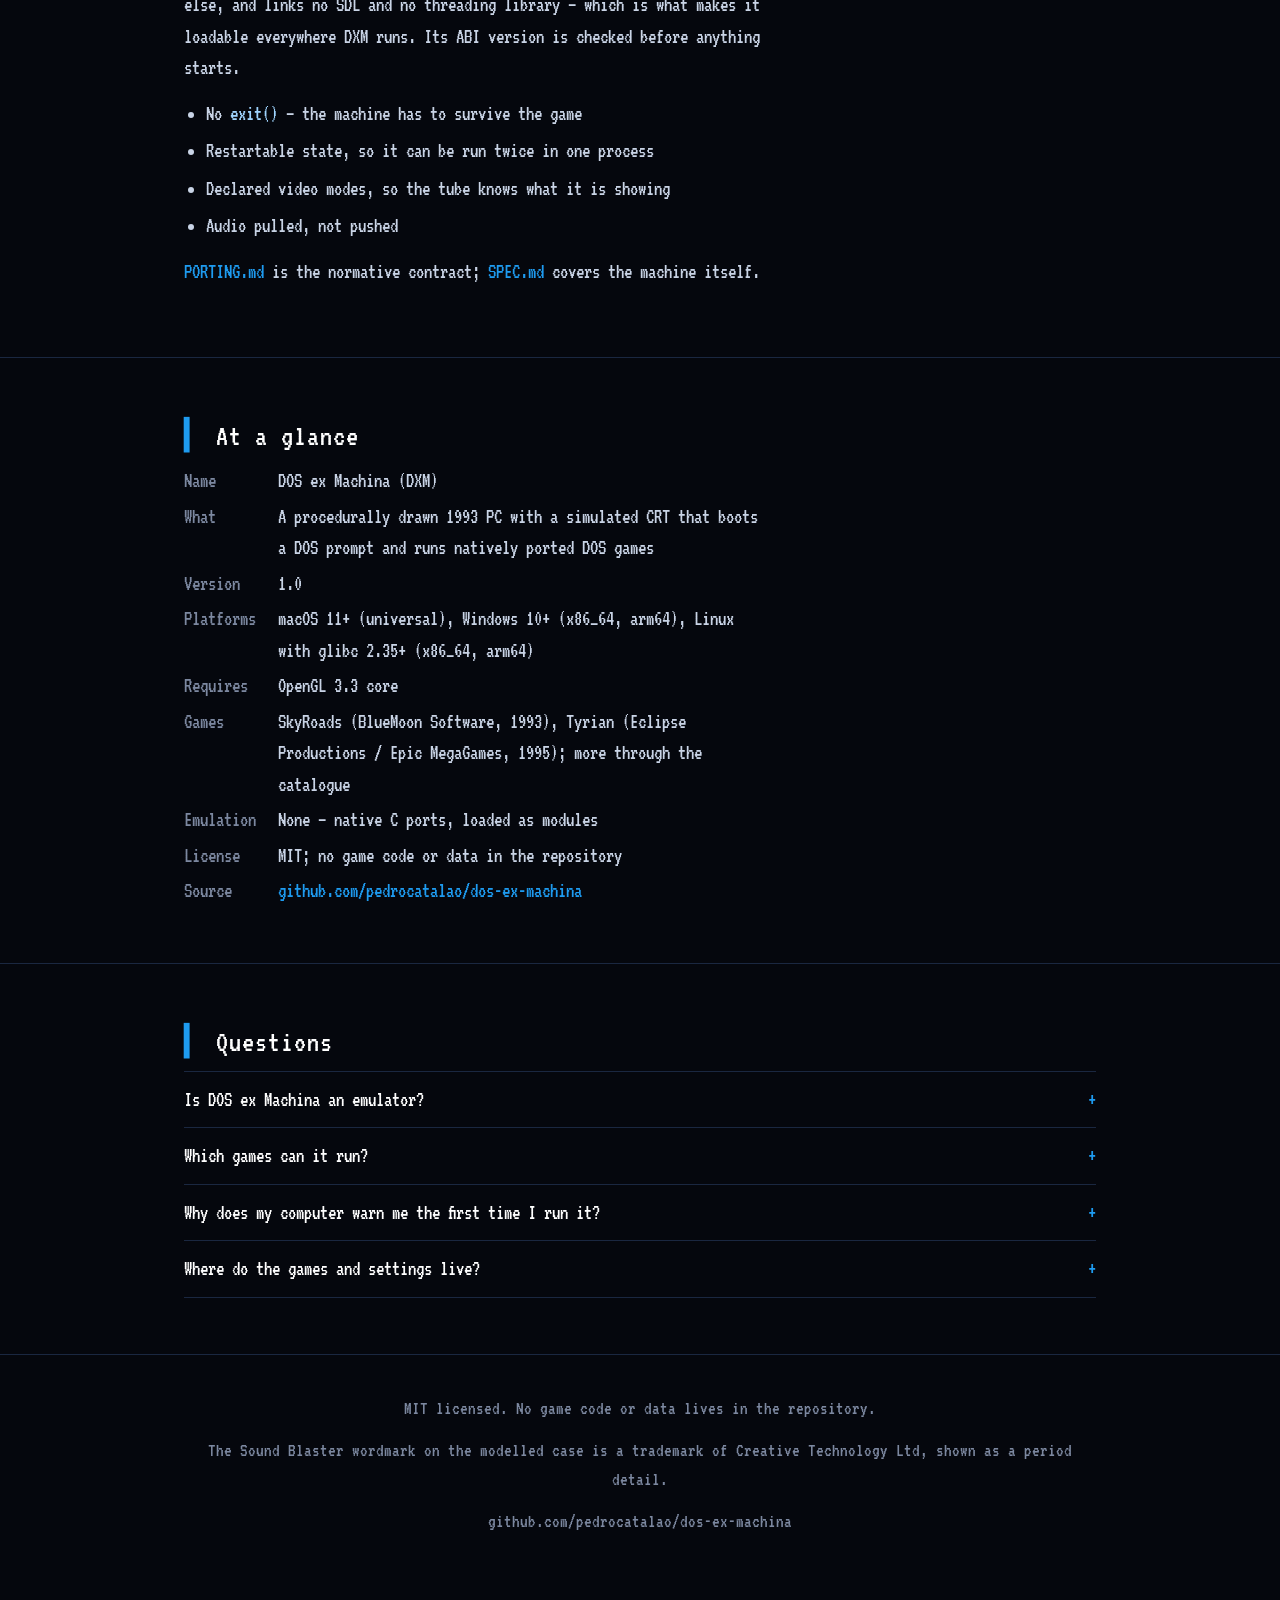
==== commit e92a1427: "release: bump project version to 1.0 and expand documentation with Tyrian support" ====
--- a/docs/index.html
+++ b/docs/index.html
@@ -13,14 +13,14 @@
 <meta property="og:title" content="DOS ex Machina — a 1993 PC on your screen">
 <meta property="og:description" content="A procedurally-drawn 1993 PC with a simulated CRT that boots a DOS prompt and runs natively ported DOS games. No emulation. macOS, Windows, Linux.">
 <meta property="og:url" content="https://dosexmachina.com/">
-<meta property="og:image" content="https://dosexmachina.com/screenshot-game.jpg">
+<meta property="og:image" content="https://dosexmachina.com/screenshot-tyrian.jpg">
 <meta property="og:image:width" content="1200">
 <meta property="og:image:height" content="675">
-<meta property="og:image:alt" content="SkyRoads running inside the simulated CRT of DOS ex Machina">
+<meta property="og:image:alt" content="Tyrian running inside the simulated CRT of DOS ex Machina">
 <meta name="twitter:card" content="summary_large_image">
 <meta name="twitter:title" content="DOS ex Machina — a 1993 PC on your screen">
 <meta name="twitter:description" content="A procedurally-drawn 1993 PC with a simulated CRT that boots a DOS prompt and runs natively ported DOS games. No emulation.">
-<meta name="twitter:image" content="https://dosexmachina.com/screenshot-game.jpg">
+<meta name="twitter:image" content="https://dosexmachina.com/screenshot-tyrian.jpg">
 <link rel="icon" href="https://dosexmachina.com/logo-page.png">
 <link rel="preconnect" href="https://fonts.googleapis.com">
 <link rel="preconnect" href="https://fonts.gstatic.com" crossorigin>
@@ -35,16 +35,17 @@
   "description": "A procedurally-drawn 1993 beige-box PC with a simulated CRT that boots a DOS prompt and runs natively ported DOS games. The games are native C ports, not emulated.",
   "applicationCategory": "GameApplication",
   "operatingSystem": "macOS 11+, Windows 10+, Linux (glibc 2.35+)",
-  "softwareVersion": "0.4 Beta",
+  "softwareVersion": "1.0",
   "softwareRequirements": "OpenGL 3.3 core",
   "license": "https://opensource.org/licenses/MIT",
   "isAccessibleForFree": true,
   "offers": { "@type": "Offer", "price": "0", "priceCurrency": "USD" },
-  "downloadUrl": "https://github.com/pedrocatalao/dos-ex-machina/releases/tag/0.4-beta",
+  "downloadUrl": "https://github.com/pedrocatalao/dos-ex-machina/releases/tag/1.0",
   "codeRepository": "https://github.com/pedrocatalao/dos-ex-machina",
   "screenshot": [
     "https://dosexmachina.com/screenshot-prompt.jpg",
-    "https://dosexmachina.com/screenshot-game.jpg",
+    "https://dosexmachina.com/screenshot-tyrian.jpg",
+    "https://dosexmachina.com/screenshot-skyroads.jpg",
     "https://dosexmachina.com/screenshot-nc.jpg"
   ],
   "author": { "@type": "Person", "name": "Pedro Catalão", "url": "https://github.com/pedrocatalao" }
@@ -60,7 +61,7 @@
     { "@type": "Question", "name": "Is DOS ex Machina an emulator?",
       "acceptedAnswer": { "@type": "Answer", "text": "No. The games are native C ports of the original programs, compiled for your computer and loaded as modules. Nothing is emulated; the DOS prompt is a fiction and the CRT is a rendering pipeline." } },
     { "@type": "Question", "name": "Which games can it run?",
-      "acceptedAnswer": { "@type": "Answer", "text": "Games arrive as .dxm modules through a catalogue fetched at run time. As of 0.4 Beta the catalogue holds SkyRoads (BlueMoon Software, 1993). Any DOS game with a native port that follows the porting contract can be added." } },
+      "acceptedAnswer": { "@type": "Answer", "text": "Games arrive as .dxm modules through a catalogue fetched at run time. The catalogue holds SkyRoads (BlueMoon Software, 1993) and Tyrian (Eclipse Productions / Epic MegaGames, 1995). Any DOS game with a native port that follows the porting contract can be added, without a new release of DXM." } },
     { "@type": "Question", "name": "What does it need to run?",
       "acceptedAnswer": { "@type": "Answer", "text": "A graphics driver with OpenGL 3.3, which any computer of the last decade has. The downloads are self-contained: unpack and run, nothing to install." } },
     { "@type": "Question", "name": "Is it free?",
@@ -233,9 +234,9 @@
   <div class="wrap">
     <img src="https://dosexmachina.com/logo-page.png" alt="DOS ex Machina">
     <h1 class="tag">A 1993 PC on your screen. <b>Case, CRT and all.</b></h1>
-    <div class="early">BETA — macOS, Windows and Linux; one game in the catalogue</div>
+    <div class="early">VERSION 1.0 — macOS, Windows and Linux; two games in the catalogue</div>
     <div class="cta">
-      <a class="btn" href="#download">Download 0.4 Beta</a>
+      <a class="btn" href="#download">Download 1.0</a>
       <a class="btn ghost" href="https://github.com/pedrocatalao/dos-ex-machina">View on GitHub</a>
       <a class="btn ghost" href="#build">Build it</a>
     </div>
@@ -248,7 +249,7 @@
   <div class="wrap">
     <h2>Read me first</h2>
     <p class="lede">What the machine says about itself, on its own disk. This is <code>C:\README.1ST</code>, as <code>TYPE</code> prints it.</p>
-<pre class="screen" aria-label="The machine's screen: the BIOS, the prompt, and README.1ST"><span class="dim">DXM BIOS v0.4.0  (C) 2026 DOS ex Machina
+<pre class="screen" aria-label="The machine's screen: the BIOS, the prompt, and README.1ST"><span class="dim">DXM BIOS v1.0.0  (C) 2026 DOS ex Machina
 
 Main Processor  : 80486DX2  66 MHz
 Memory Test     : 655360 KB   OK
@@ -296,7 +297,7 @@
     right. DXM is the optional machine you can put it inside.</p>
     <div class="shots">
       <figure><img src="https://dosexmachina.com/screenshot-prompt.jpg" width="1200" height="675" alt="DOS ex Machina after boot: a procedurally drawn beige PC case with a CRT showing the DXM BIOS lines and a C:\ prompt"></figure>
-      <figure><img src="https://dosexmachina.com/screenshot-game.jpg" width="1200" height="675" alt="SkyRoads' title screen running inside the simulated CRT of DOS ex Machina"></figure>
+      <figure><img src="https://dosexmachina.com/screenshot-tyrian.jpg" width="1200" height="675" alt="Tyrian in play inside the simulated CRT of DOS ex Machina, the ship over a canyon with the status panel down the right"></figure>
     </div>
   </div>
 </section>
@@ -335,7 +336,7 @@
     <h2>Getting a game</h2>
     <p class="lede">Type NC. Press Enter. That is the whole of it.</p>
     <figure>
-      <img src="https://dosexmachina.com/screenshot-nc.jpg" width="1200" height="675" alt="The NC navigator inside the CRT: a table listing SkyRoads with its version and last-played date, and the game's artwork and description in the right pane" loading="lazy">
+      <img src="https://dosexmachina.com/screenshot-nc.jpg" width="1200" height="675" alt="The NC navigator inside the CRT: a table listing Tyrian and SkyRoads with their versions and last-played dates, and the highlighted game's artwork and description in the right pane" loading="lazy">
       <figcaption>The navigator — what is on the disk, what could be, and when you last played it</figcaption>
     </figure>
     <div class="keys">
@@ -351,17 +352,25 @@
     <p>An install fetches the game's module and its data, checks both against
     a SHA-256, and keeps them in your preferences directory. After that it
     runs with no network, forever. Game data is never mirrored: for freeware
-    titles the catalogue points at the publisher's own download. Each game
-    also ships as a standalone program in its own right —
-    <a href="https://github.com/pedrocatalao/skyroads-sdl">SkyRoads</a> runs
-    perfectly well on its own.</p>
+    titles the catalogue points at the publisher's own download.</p>
+    <p>Two games are in it today —
+    <a href="https://github.com/pedrocatalao/skyroads-sdl">SkyRoads</a>
+    (BlueMoon Software, 1993) and
+    <a href="https://github.com/pedrocatalao/tyrian-sdl">Tyrian</a>
+    (Eclipse Productions / Epic MegaGames, 1995) — and each also ships as a
+    standalone program in its own right, which runs perfectly well without
+    the machine around it.</p>
+    <figure>
+      <img src="https://dosexmachina.com/screenshot-skyroads.jpg" width="1200" height="675" alt="SkyRoads' title screen running inside the simulated CRT of DOS ex Machina" loading="lazy">
+      <figcaption>SkyRoads, 1993 — the same tube, the same glass</figcaption>
+    </figure>
   </div>
 </section>
 
 <section id="download">
   <div class="wrap">
     <h2>Download</h2>
-    <p class="lede">0.4 Beta — self-contained. Unpack it and run it; nothing to build, nothing to install.</p>
+    <p class="lede">1.0 — self-contained. Unpack it and run it; nothing to build, nothing to install.</p>
     <div class="disks">
 
       <div>
@@ -375,7 +384,7 @@
               <div class="title">DOS ex Machina · disk 1</div>
               <h3>macOS</h3>
               <ul>
-                <li><a href="https://github.com/pedrocatalao/dos-ex-machina/releases/download/0.4-beta/dxm-macos-universal.zip">DOS ex Machina.app</a><span class="arch">universal</span></li>
+                <li><a href="https://github.com/pedrocatalao/dos-ex-machina/releases/download/1.0/dxm-macos-universal.zip">DOS ex Machina.app</a><span class="arch">universal</span></li>
               </ul>
             </div>
           </div>
@@ -396,8 +405,8 @@
               <div class="title">DOS ex Machina · disk 2</div>
               <h3>Linux</h3>
               <ul>
-                <li><a href="https://github.com/pedrocatalao/dos-ex-machina/releases/download/0.4-beta/dxm-linux-x86_64.tar.gz">Tarball</a><span class="arch">x86_64</span></li>
-                <li><a href="https://github.com/pedrocatalao/dos-ex-machina/releases/download/0.4-beta/dxm-linux-arm64.tar.gz">Tarball</a><span class="arch">arm64</span></li>
+                <li><a href="https://github.com/pedrocatalao/dos-ex-machina/releases/download/1.0/dxm-linux-x86_64.tar.gz">Tarball</a><span class="arch">x86_64</span></li>
+                <li><a href="https://github.com/pedrocatalao/dos-ex-machina/releases/download/1.0/dxm-linux-arm64.tar.gz">Tarball</a><span class="arch">arm64</span></li>
               </ul>
             </div>
           </div>
@@ -419,8 +428,8 @@
               <div class="title">DOS ex Machina · disk 3</div>
               <h3>Windows</h3>
               <ul>
-                <li><a href="https://github.com/pedrocatalao/dos-ex-machina/releases/download/0.4-beta/dxm-windows-x86_64.zip">Zip</a><span class="arch">x86_64</span></li>
-                <li><a href="https://github.com/pedrocatalao/dos-ex-machina/releases/download/0.4-beta/dxm-windows-arm64.zip">Zip</a><span class="arch">arm64</span></li>
+                <li><a href="https://github.com/pedrocatalao/dos-ex-machina/releases/download/1.0/dxm-windows-x86_64.zip">Zip</a><span class="arch">x86_64</span></li>
+                <li><a href="https://github.com/pedrocatalao/dos-ex-machina/releases/download/1.0/dxm-windows-arm64.zip">Zip</a><span class="arch">arm64</span></li>
               </ul>
             </div>
           </div>
@@ -432,8 +441,7 @@
     </div>
     <p style="margin-top:28px">Every build needs a graphics driver with
     <strong>OpenGL 3.3</strong>, which any computer of the last decade has.
-    All three platforms are verified on real hardware on x86_64; the arm64
-    builds compile and package but have not yet been watched drawing a frame.
+    Every build is verified on real hardware, on both x86_64 and arm64.
     Every run writes a <code>dxm.log</code> in the preferences directory that
     says how far it got and which GL driver it found. Release notes and older
     builds are on
@@ -483,10 +491,10 @@
     <dl class="glance">
       <dt>Name</dt><dd>DOS ex Machina (DXM)</dd>
       <dt>What</dt><dd>A procedurally drawn 1993 PC with a simulated CRT that boots a DOS prompt and runs natively ported DOS games</dd>
-      <dt>Version</dt><dd>0.4 Beta</dd>
+      <dt>Version</dt><dd>1.0</dd>
       <dt>Platforms</dt><dd>macOS 11+ (universal), Windows 10+ (x86_64, arm64), Linux with glibc 2.35+ (x86_64, arm64)</dd>
       <dt>Requires</dt><dd>OpenGL 3.3 core</dd>
-      <dt>Games</dt><dd>SkyRoads (BlueMoon Software, 1993); more through the catalogue</dd>
+      <dt>Games</dt><dd>SkyRoads (BlueMoon Software, 1993), Tyrian (Eclipse Productions / Epic MegaGames, 1995); more through the catalogue</dd>
       <dt>Emulation</dt><dd>None — native C ports, loaded as modules</dd>
       <dt>License</dt><dd>MIT; no game code or data in the repository</dd>
       <dt>Source</dt><dd><a href="https://github.com/pedrocatalao/dos-ex-machina">github.com/pedrocatalao/dos-ex-machina</a></dd>
@@ -506,15 +514,16 @@
     <details>
       <summary>Which games can it run?</summary>
       <p>Games arrive as <code>.dxm</code> modules through a catalogue the
-      machine fetches at run time. As of 0.4 Beta the catalogue holds SkyRoads.
-      Any DOS game with a native port that follows PORTING.md can be added by
-      editing the catalogue, without a new release of DXM.</p>
+      machine fetches at run time. It holds SkyRoads and Tyrian today. Any DOS
+      game with a native port that follows PORTING.md can be added by editing
+      the catalogue, without a new release of DXM.</p>
     </details>
     <details>
       <summary>Why does my computer warn me the first time I run it?</summary>
-      <p>The downloads are not code-signed yet: macOS asks for right-click →
-      Open on the first launch, and Windows SmartScreen wants More info → Run
-      anyway. Nothing is installed; unpack the download and run it.</p>
+      <p>The downloads are not code-signed, which costs a yearly fee to each
+      platform's certificate authority: macOS asks for right-click → Open on
+      the first launch, and Windows SmartScreen wants More info → Run anyway.
+      Once, each. Nothing is installed; unpack the download and run it.</p>
     </details>
     <details>
       <summary>Where do the games and settings live?</summary>
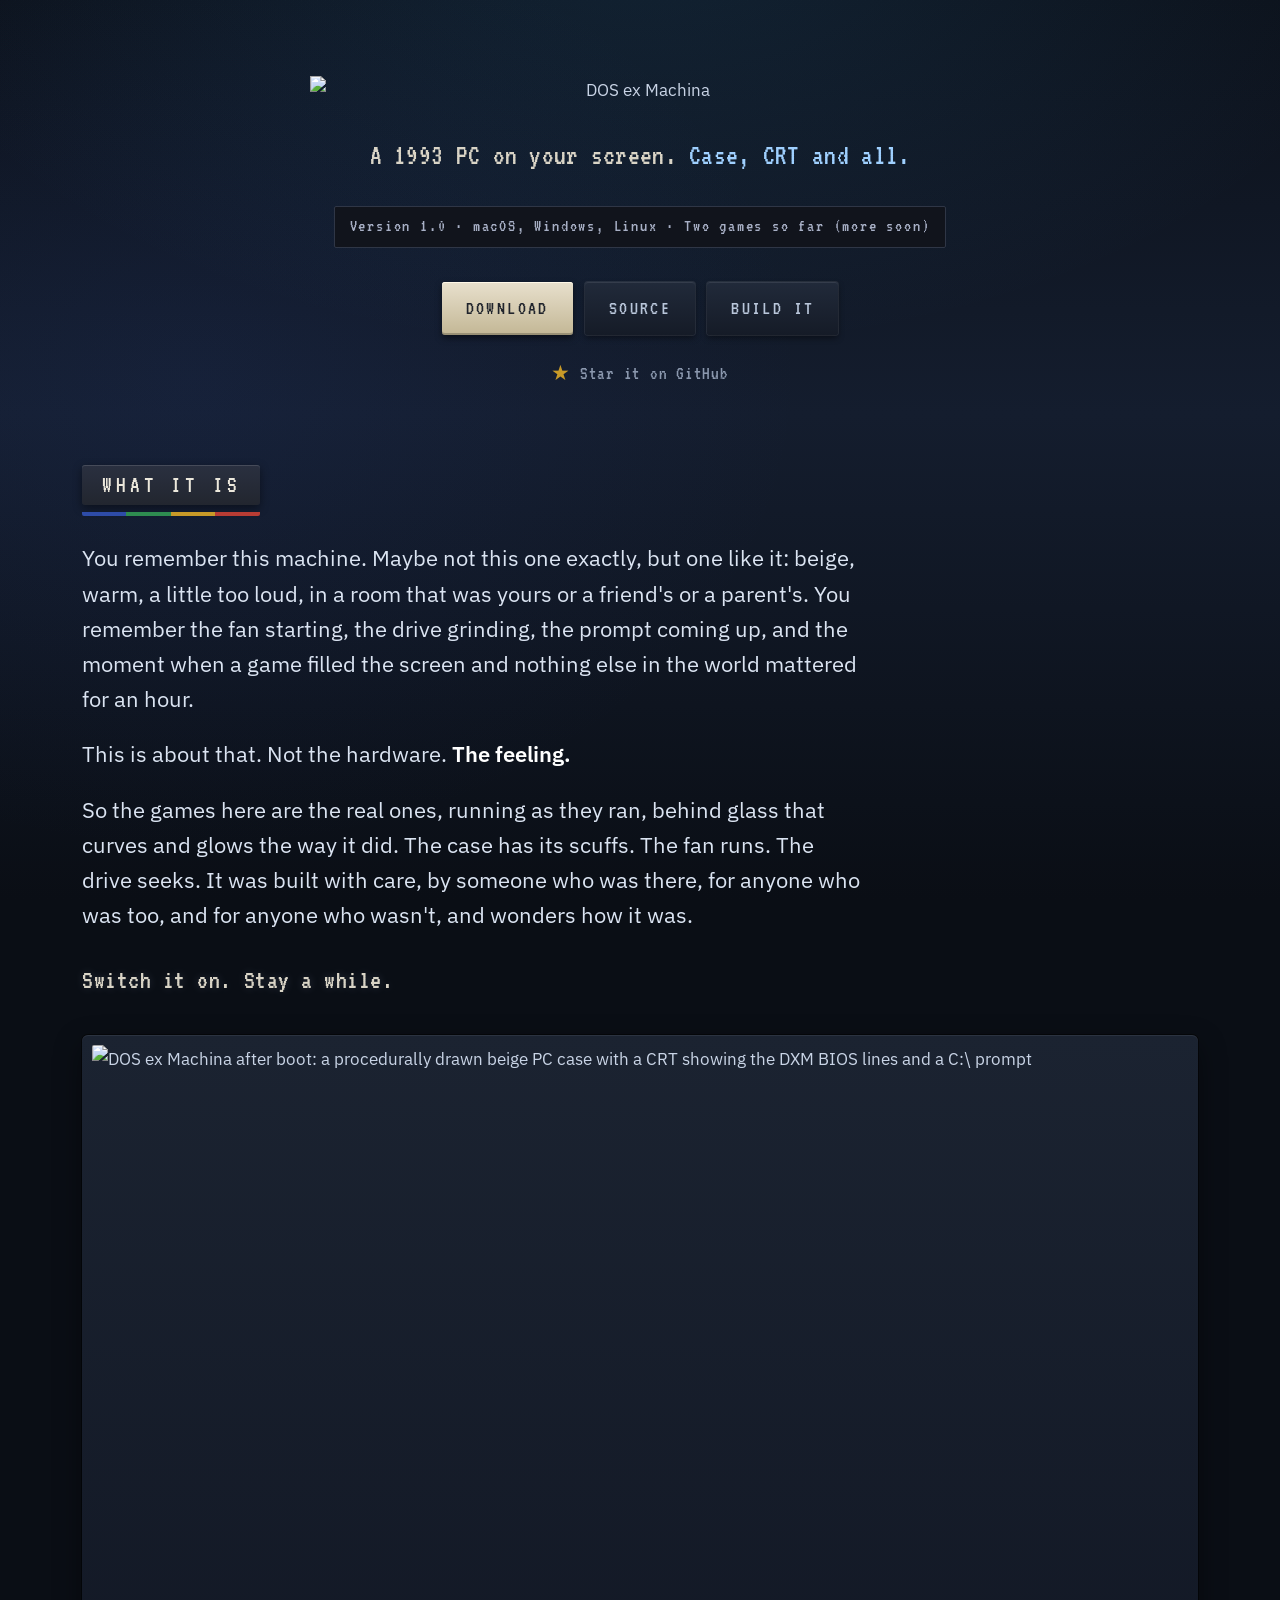
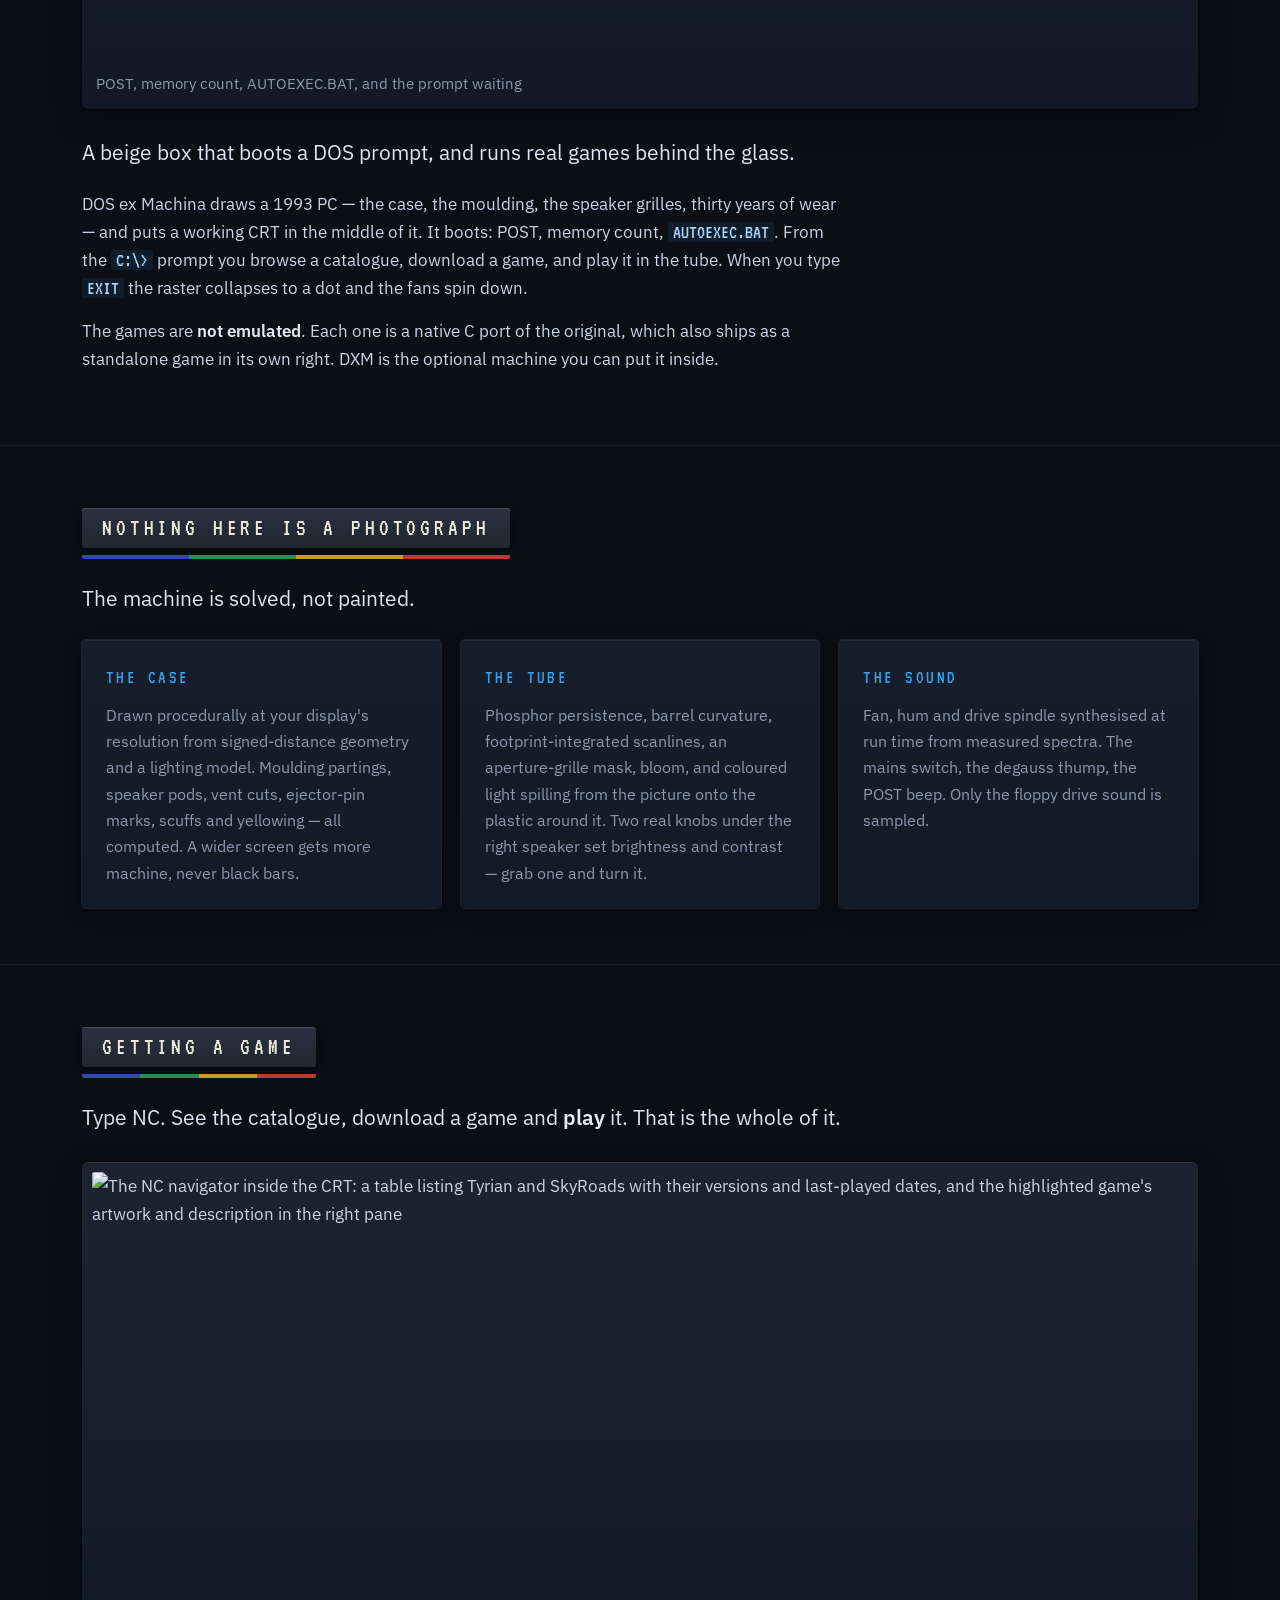
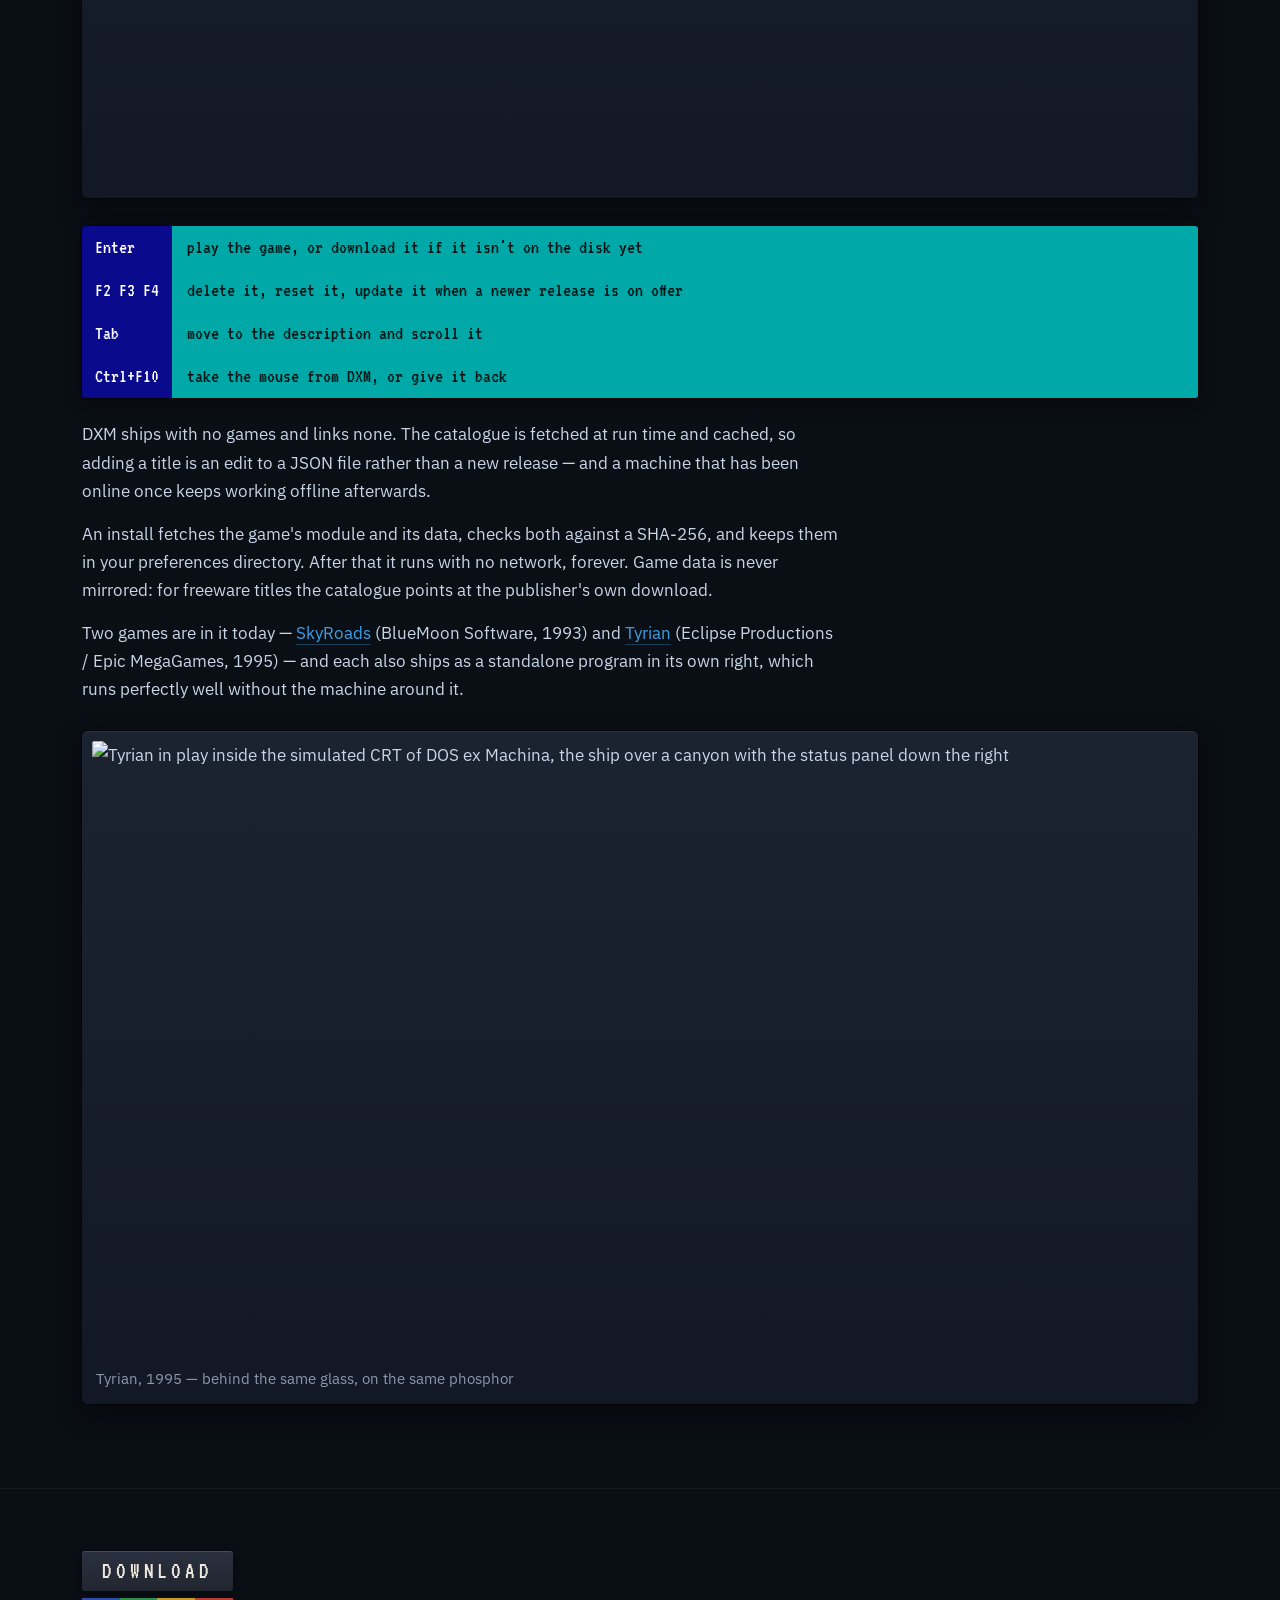
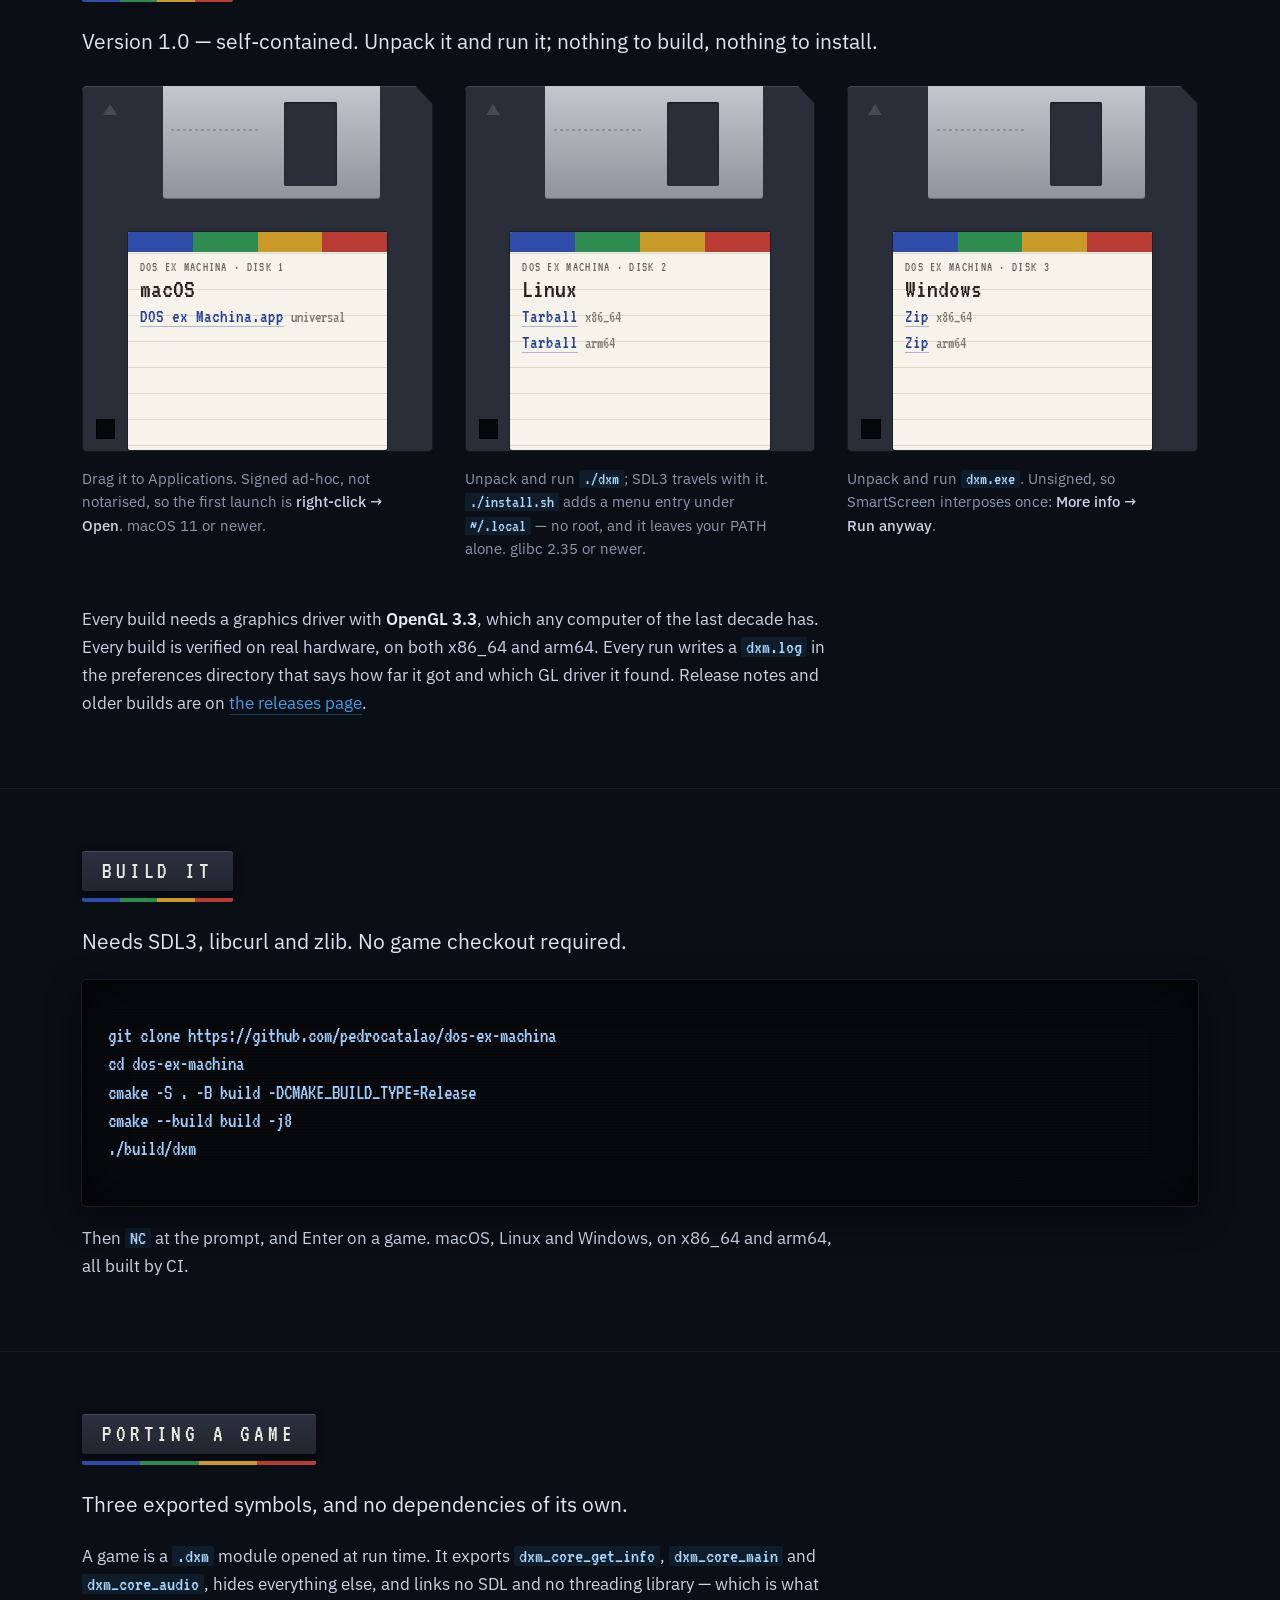
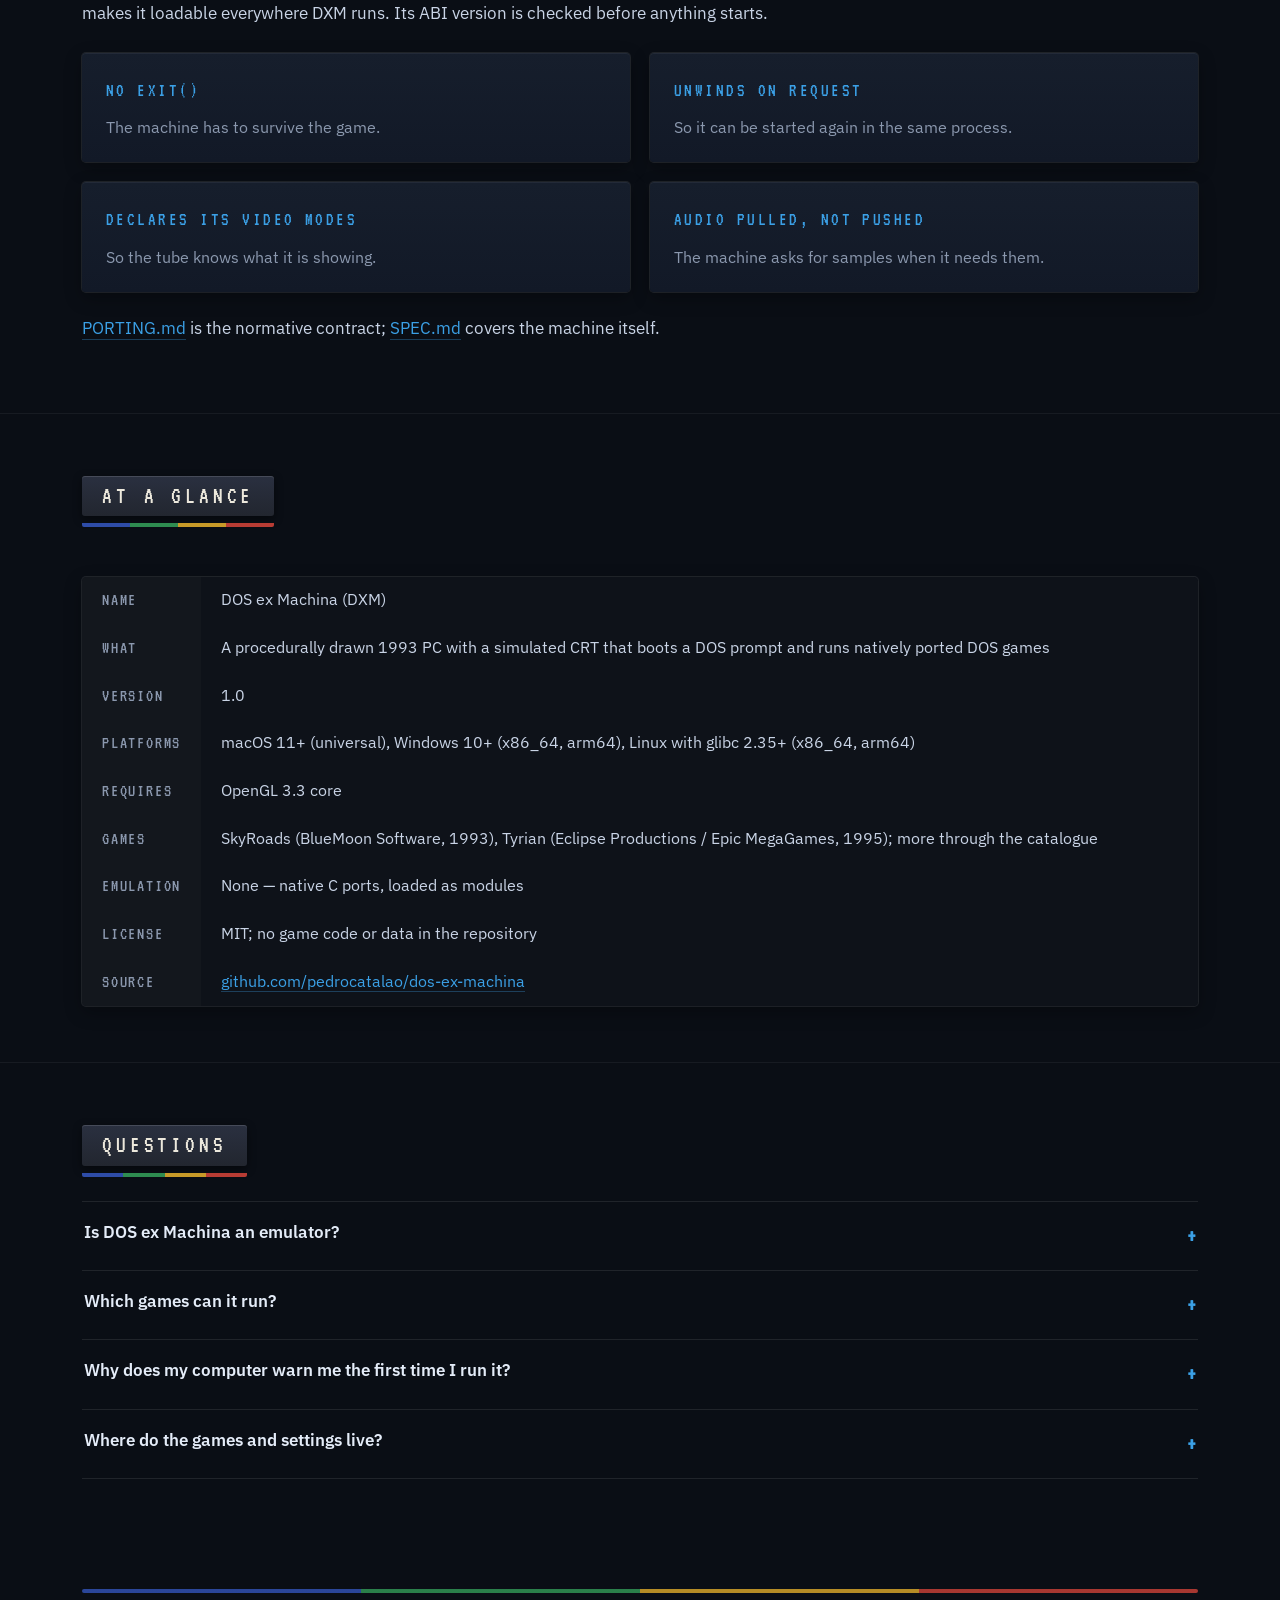
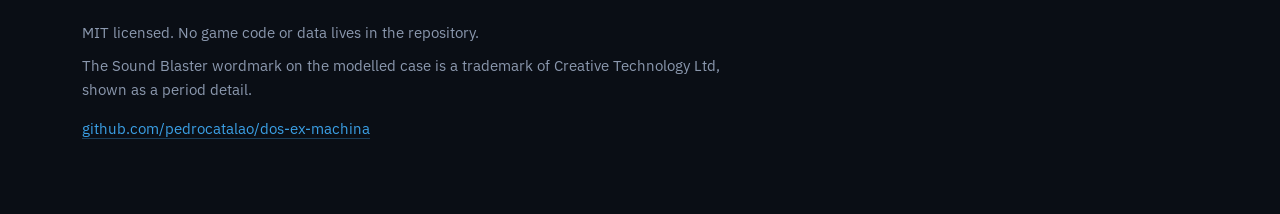
==== commit 78ca39eb: "refactor: redesign landing page theme, typography, and layout with updated assets and audit document" ====
--- a/docs/index.html
+++ b/docs/index.html
@@ -7,7 +7,7 @@
 <meta name="description" content="DOS ex Machina draws a 1993 beige-box PC procedurally — case, CRT and all — boots a DOS prompt, and runs natively ported DOS games behind the glass. No emulation. Free, open source, for macOS, Windows and Linux.">
 <link rel="canonical" href="https://dosexmachina.com/">
 <meta name="robots" content="index, follow, max-image-preview:large">
-<meta name="theme-color" content="#05070d">
+<meta name="theme-color" content="#0a0e15">
 <meta property="og:type" content="website">
 <meta property="og:site_name" content="DOS ex Machina">
 <meta property="og:title" content="DOS ex Machina — a 1993 PC on your screen">
@@ -21,10 +21,15 @@
 <meta name="twitter:title" content="DOS ex Machina — a 1993 PC on your screen">
 <meta name="twitter:description" content="A procedurally-drawn 1993 PC with a simulated CRT that boots a DOS prompt and runs natively ported DOS games. No emulation.">
 <meta name="twitter:image" content="https://dosexmachina.com/screenshot-tyrian.jpg">
-<link rel="icon" href="https://dosexmachina.com/logo-page.png">
+<!-- The machine's own icon, from assets/icon-src.png.  Relative, unlike
+     the images in the page: an icon has to resolve wherever the site is
+     served from - a local preview, a fork's pages, or the real domain. -->
+<link rel="icon" type="image/png" sizes="32x32" href="icon-32.png">
+<link rel="icon" type="image/png" sizes="180x180" href="icon-180.png">
+<link rel="apple-touch-icon" href="icon-180.png">
 <link rel="preconnect" href="https://fonts.googleapis.com">
 <link rel="preconnect" href="https://fonts.gstatic.com" crossorigin>
-<link href="https://fonts.googleapis.com/css2?family=VT323&display=swap" rel="stylesheet">
+<link href="https://fonts.googleapis.com/css2?family=IBM+Plex+Sans:wght@400;500;600&family=VT323&display=swap" rel="stylesheet">
 <script type="application/ld+json">
 {
   "@context": "https://schema.org",
@@ -70,112 +75,206 @@
 }
 </script>
 <style>
+  /* ---------------------------------------------------------------------
+     A dark room with a machine in it.
+
+     The page is the room: a deep grey-blue that lifts where the tube is
+     and falls away at the edges.  Everything the machine itself says sits
+     behind glass.  Its parts keep their real colours, taken from the code
+     that draws them - the beige of the case on the keys, the badge plate
+     and its four stripes on every heading, the cream of a diskette label.
+
+     Scanlines belong to glass the machine is quoting itself through, and
+     to nothing else: not to the page, and not to the hero, which glows
+     rather than being photographed.
+     --------------------------------------------------------------------- */
   :root{
-    --bg:#05070d;          /* the black inside the tube            */
-    --panel:#0b1020;
-    --blue:#1e9bf0;        /* the logo blue                        */
-    --deep:#2c3ea8;
-    --beige:#bfaf8a;       /* the case                             */
+    --bg:#0a0e15;          /* the room, at its darkest                    */
+    --bg-lift:#141d2e;     /* where the tube lights it                    */
+    --panel:#161e2c;       /* a surface standing off the wall             */
+    --panel-hi:rgba(255,255,255,.055);
+    --line:rgba(255,255,255,.09);
     --text:#c9d4e6;
-    --dim:#7c88a0;
-    --line:#1a2740;
-    --phosphor:#dce2d8;    /* lit text on the tube                 */
-    --stripe:linear-gradient(90deg,#d13b3b 0 16.6%,#e88a2a 16.6% 33.3%,#e5c435 33.3% 50%,#3ea24f 50% 66.6%,#2f93cc 66.6% 83.3%,#2b4fb5 83.3% 100%);
-  }
-  *{margin:0;padding:0;box-sizing:border-box}
-  html{scroll-behavior:smooth}
-  @media(prefers-reduced-motion:reduce){ html{scroll-behavior:auto} .cursor{animation:none} }
+    --dim:#8b98ae;
+    --blue:#3ba0e6;        /* the logo blue - links and emphasis          */
+    --case:#bfaf8a;        /* PLASTIC_R/G/B - the moulded case, on keys   */
+    --label:#22262f;       /* the badge plate                             */
+    --label-ink:#ece8dc;   /* "PC-486"                                    */
+    --label-dim:#a8b0c6;   /* "MULTIMEDIA"                                */
+    --screen:#07090d;      /* inside the tube                             */
+    --phosphor:#d9d4c6;
+    --s1:#2e4ca8; --s2:#2e8c50; --s3:#c89a28; --s4:#b83c34;   /* the badge's stripes */
+    /* Two voices: the machine speaks in a DOS terminal face, the page
+       speaks in a reading face.  Everything the machine would have put on
+       a screen, a label or a key is set in --dos. */
+    --dos:'VT323', ui-monospace, 'Courier New', monospace;
+    --stripes:linear-gradient(90deg,
+        var(--s1) 0 25%, var(--s2) 25% 50%, var(--s3) 50% 75%, var(--s4) 75% 100%);
+  }
+  *{margin:0; padding:0; box-sizing:border-box}
+  html{scroll-behavior:smooth; background:var(--bg)}
+  @media(prefers-reduced-motion:reduce){ html{scroll-behavior:auto} }
+
   body{
-    background:var(--bg); color:var(--text);
-    font-family:'VT323',ui-monospace,monospace; font-size:21px; line-height:1.5;
-    overflow-x:hidden;
-  }
-  /* the scanlines the whole project is about, very lightly */
-  body::after{
-    content:""; position:fixed; inset:0; z-index:9; pointer-events:none;
-    background:repeating-linear-gradient(to bottom,
-      transparent 0 2px, rgba(0,0,0,.16) 2px 3px);
-  }
-  a{color:var(--blue); text-decoration:none}
-  a:hover{text-decoration:underline}
-  a:focus-visible{outline:2px solid var(--blue); outline-offset:3px}
-  .wrap{max-width:960px; margin:0 auto; padding:0 24px}
-
-  header{
-    text-align:center; padding:64px 0 40px;
+    color:var(--text);
     background:
-      radial-gradient(60% 90% at 50% 0%, rgba(30,155,240,.16), transparent 70%),
-      var(--bg);
-    border-bottom:1px solid var(--line);
-  }
-  header img{width:min(720px,88vw); height:auto; display:block; margin:0 auto}
-  .tag{margin-top:18px; font-size:26px; font-weight:normal; letter-spacing:0; color:var(--text)}
-  .tag b{color:var(--blue); font-weight:normal}
-  .early{
-    display:inline-block; margin-top:22px; padding:5px 14px;
-    border:1px solid #6b4b12; background:#1d1405; color:#e8a33a;
-    font-size:19px; letter-spacing:.5px;
-  }
-  .cta{margin-top:30px; display:flex; gap:14px; justify-content:center; flex-wrap:wrap}
+      /* the light the tube throws into the room */
+      radial-gradient(1100px 620px at 50% -80px, rgba(59,160,230,.13), transparent 70%),
+      radial-gradient(900px 700px at 15% 42%, rgba(46,76,168,.10), transparent 68%),
+      linear-gradient(180deg, #0c111a 0%, var(--bg-lift) 46%, var(--bg) 100%);
+    background-attachment:fixed;
+    font-family:'IBM Plex Sans', system-ui, -apple-system, 'Segoe UI', Helvetica, Arial, sans-serif;
+    font-size:17px; line-height:1.65; overflow-x:hidden;
+    -webkit-font-smoothing:antialiased;
+  }
+  .wrap{max-width:1180px; margin:0 auto; padding:0 32px}
+  @media(max-width:700px){ .wrap{padding:0 20px} }
+  a{color:var(--blue); text-decoration:none; border-bottom:1px solid rgba(59,160,230,.32)}
+  a:hover{border-bottom-color:var(--blue)}
+  a:focus-visible{outline:2px solid var(--blue); outline-offset:3px; border-bottom-color:transparent}
+  b,strong{font-weight:600; color:#e4ecf8}
+  code{font-family:var(--dos); font-size:1.18em; line-height:1; color:#a8d8ff;
+       background:rgba(59,160,230,.10); padding:0 5px; border-radius:2px}
+
+  /* A surface standing off the wall, lit from above. */
+  .plate{
+    background:linear-gradient(180deg, var(--panel), #121927);
+    border-radius:4px;
+    box-shadow:inset 0 1px 0 var(--panel-hi), 0 0 0 1px var(--line), 0 6px 18px rgba(0,0,0,.30);
+  }
+
+  /* ---- glass --------------------------------------------------------- */
+  .glass{
+    background:var(--screen); border-radius:5px; position:relative; overflow:hidden;
+    box-shadow:
+      inset 0 0 0 1px #000, inset 0 0 40px rgba(0,0,0,.85),
+      0 0 0 1px rgba(255,255,255,.07), 0 10px 34px rgba(0,0,0,.45);
+  }
+  .glass::after{                       /* scanlines: only on quoted glass */
+    content:""; position:absolute; inset:0; pointer-events:none;
+    background:repeating-linear-gradient(180deg, transparent 0 2px, rgba(0,0,0,.20) 2px 3px);
+  }
+
+  /* ---- the head ------------------------------------------------------ */
+  header{padding:76px 0 12px}
+  /* No panel here.  The hero stands on the page, in the light the room
+     already has: a box around it read as a screenshot of a screenshot. */
+  .tube{text-align:center}
+  .tube img{width:min(660px,86%); height:auto; display:block; margin:0 auto}
+  /* A paragraph, so the page's reading width applies to it; without
+     these it centres inside that box rather than on the page. */
+  .tagline{
+    margin:28px auto 0; max-width:none; text-align:center; color:var(--phosphor);
+    font-family:var(--dos); font-size:clamp(20px,2.7vw,29px); letter-spacing:.01em;
+  }
+  .tagline b{color:#9fd0ff; font-weight:400}
+  .chip{
+    display:inline-block; margin-top:26px; padding:5px 15px;
+    font-family:var(--dos); font-size:18px; letter-spacing:.1em;
+    color:var(--label-dim); border:1px solid #2f3646; border-radius:2px; background:#11141c;
+  }
+  .cta{margin-top:34px; display:flex; gap:12px; justify-content:center; flex-wrap:wrap}
+  /* The count comes from GitHub at run time; until it answers, the link
+     still says what it is, and if it never answers nothing is missing. */
+  .stars{margin:22px auto 0; max-width:none; text-align:center;
+         font-family:var(--dos); font-size:19px}
+  .stars a{color:var(--dim); border-bottom:0; letter-spacing:.04em}
+  .stars a:hover{color:var(--text)}
+  .stars .star{color:var(--s3); font-size:21px; vertical-align:-1px}
+
+  /* The keys are the machine's own plastic: the case, moulded. */
   .btn{
-    display:inline-block; padding:9px 22px; font-size:22px;
-    border:1px solid var(--blue); color:var(--blue); background:rgba(30,155,240,.07);
-  }
-  .btn:hover{background:var(--blue); color:#04070e; text-decoration:none}
-  .btn.ghost{border-color:var(--line); color:var(--dim); background:transparent}
-  .btn.ghost:hover{border-color:var(--dim); color:var(--text); background:transparent}
-
-  section{padding:56px 0; border-bottom:1px solid var(--line)}
-  h2{
-    font-size:30px; font-weight:normal; color:#fff; margin-bottom:6px;
-    letter-spacing:1px;
-  }
-  h2::before{content:"▎"; color:var(--blue); margin-right:8px}
-  h3{font-weight:normal}
-  .lede{color:var(--dim); margin-bottom:26px; max-width:70ch}
-  p{margin-bottom:14px}
-  section p{max-width:72ch}
-  figure{margin:26px 0}
-  figure img{width:100%; height:auto; display:block; border:1px solid var(--line)}
-  figcaption{color:var(--dim); font-size:18px; margin-top:8px; text-align:center}
-  .shots{display:grid; grid-template-columns:1fr 1fr; gap:18px}
-  @media(max-width:720px){ .shots{grid-template-columns:1fr} }
-
-  /* The machine's own screen: what it prints, as it prints it.  A panel,
-     not a drawn monitor - the page already carries the scanlines. */
-  .screen{
-    background:#04070e; border:1px solid var(--line); padding:22px 26px;
-    color:var(--phosphor); font-size:21px; line-height:1.2; white-space:pre;
-    overflow-x:auto; margin:0; text-shadow:0 0 6px rgba(220,226,216,.28);
-  }
-  .screen .dim{color:var(--dim)}
-  .screen .cmd{color:#fff}
-  .cursor{display:inline-block; width:.6em; height:1em; background:var(--phosphor); vertical-align:-.15em;
-          animation:blink 1.06s steps(1) infinite}
-  @keyframes blink{50%{opacity:0}}
-  @media(max-width:600px){ .screen{font-size:16px; padding:16px} }
-
-  .grid{display:grid; grid-template-columns:repeat(3,1fr); gap:18px; margin-top:22px}
-  @media(max-width:860px){ .grid{grid-template-columns:1fr} }
-  .card{border:1px solid var(--line); background:var(--panel); padding:18px 20px}
-  .card h3{font-size:23px; color:var(--blue); margin-bottom:8px}
-  .card p{font-size:20px; color:var(--dim); margin:0}
-
-  .keys{display:grid; grid-template-columns:auto 1fr; gap:4px 18px; margin:6px 0 18px; max-width:72ch}
-  .keys b{color:#fff; font-weight:normal; white-space:nowrap}
-  .keys span{color:var(--dim)}
-
-  /* ---- the disks -----------------------------------------------------------
+    display:inline-block; padding:10px 24px; border-radius:3px; border-bottom:0;
+    font-family:var(--dos); font-size:20px; letter-spacing:.12em; text-transform:uppercase;
+    background:linear-gradient(180deg,#e8e0cd,#c3b795); color:#20242c;
+    box-shadow:inset 0 1px 0 #fff8e8, inset 0 -2px 0 rgba(0,0,0,.22), 0 3px 6px rgba(0,0,0,.5);
+  }
+  .btn:hover{background:linear-gradient(180deg,#fff8ea,#d2c6a4)}
+  .btn:active{transform:translateY(1px); box-shadow:inset 0 1px 4px rgba(0,0,0,.4)}
+  .btn.ghost{
+    background:linear-gradient(180deg,#212a3a,#151b27); color:#b9c6da;
+    box-shadow:inset 0 1px 0 rgba(255,255,255,.09), 0 0 0 1px var(--line), 0 3px 6px rgba(0,0,0,.45);
+  }
+  .btn.ghost:hover{color:#fff; background:linear-gradient(180deg,#28344a,#1a2130)}
+
+  /* ---- sections ------------------------------------------------------ */
+  main{padding:0 0 10px}
+  section{padding:62px 0 56px}
+  section + section{border-top:1px solid rgba(255,255,255,.055)}
+
+  /* A section heading is the PC-486 badge: a dark plate, light ink, and
+     the four stripes under it. */
+  .badge{display:inline-block; margin-bottom:24px}
+  .badge .plate-in{
+    background:linear-gradient(180deg,#2a3040,var(--label)); border-radius:3px;
+    padding:8px 20px 7px;
+    box-shadow:inset 0 1px 0 rgba(255,255,255,.13), 0 3px 10px rgba(0,0,0,.45);
+  }
+  .badge h2{
+    font-family:var(--dos); font-size:24px; font-weight:400;
+    letter-spacing:.16em; text-transform:uppercase; color:var(--label-ink); line-height:1.05;
+  }
+  .badge .bars{height:4px; margin-top:7px; border-radius:0 0 2px 2px; background:var(--stripes)}
+  .story p{font-size:22px; line-height:1.6; max-width:60ch; margin-bottom:20px; color:#dbe4f2}
+  .story b{color:#fff; font-weight:600}
+  .story .sign{
+    font-family:var(--dos); font-size:27px; letter-spacing:.02em;
+    color:var(--phosphor); margin-top:26px; margin-bottom:34px;
+    text-shadow:0 0 10px rgba(200,215,255,.20);
+  }
+  @media(max-width:640px){ .story p{font-size:19px} .story .sign{font-size:23px} }
+  .lede{font-size:21px; line-height:1.5; color:#dde6f4; max-width:70ch; margin-bottom:22px}
+  p{margin-bottom:15px; max-width:76ch}
+  .dim{color:var(--dim)}
+
+  figure{margin:28px 0}
+  figure img{width:100%; height:auto; display:block; border-radius:2px}
+  .framed{
+    padding:10px; border-radius:6px;
+    background:linear-gradient(180deg,#1b2331,#121825);
+    box-shadow:inset 0 1px 0 rgba(255,255,255,.07), 0 0 0 1px rgba(0,0,0,.5),
+               0 10px 28px rgba(0,0,0,.42);
+  }
+  figcaption{color:var(--dim); font-size:15px; margin-top:10px}
+  .framed figcaption{margin:10px 4px 2px}
+
+  /* ---- what the machine prints -------------------------------------- */
+  pre.code{
+    padding:22px 26px; margin:20px 0; overflow-x:auto; position:relative; z-index:1;
+    font-family:var(--dos); font-size:21px; line-height:1.35; color:#9fd0ff;
+  }
+
+  /* ---- panels -------------------------------------------------------- */
+  .grid{display:grid; grid-template-columns:repeat(3,1fr); gap:20px; margin-top:26px}
+  .grid.two{grid-template-columns:repeat(2,1fr)}
+  @media(max-width:880px){ .grid, .grid.two{grid-template-columns:1fr} }
+  .card{padding:22px 24px}
+  .card h3{
+    font-family:var(--dos); font-size:19px; letter-spacing:.13em; text-transform:uppercase;
+    color:var(--blue); font-weight:400; margin-bottom:8px;
+  }
+  .card p{font-size:16px; margin:0; color:var(--dim); max-width:none}
+
+  /* ---- the key bar, as the navigator draws it ------------------------ */
+  .keybar{
+    margin:26px 0 22px; display:grid; grid-template-columns:auto 1fr;
+    font-family:var(--dos); font-size:20px; border-radius:3px; overflow:hidden;
+    box-shadow:0 0 0 1px rgba(0,0,0,.6), 0 6px 18px rgba(0,0,0,.35);
+  }
+  .keybar b{background:#0a0a8c; color:#fff; font-weight:400; padding:5px 13px; white-space:nowrap}
+  .keybar span{background:#00a8a8; color:#001616; padding:5px 15px}
+
+  /* ---- the disks ------------------------------------------------------
      A download is a 3.5" diskette, label side up, at its real proportions -
      90 wide by 94 tall: the metal shutter along the top with its head window
      right of centre, the moulded arrow at the top-left, the chamfered corner
      at the top-right, the write-protect hole at the bottom-left, and the
      label over the lower two thirds with its colour band and ruled lines. */
-  .disks{display:grid; grid-template-columns:repeat(3,1fr); gap:28px; margin-top:22px}
-  @media(max-width:860px){ .disks{grid-template-columns:1fr; max-width:340px} }
+  .disks{display:grid; grid-template-columns:repeat(3,1fr); gap:32px; margin-top:28px}
+  @media(max-width:880px){ .disks{grid-template-columns:1fr; max-width:340px} }
   .disk{aspect-ratio:90/94; position:relative; background:#2a2e38; border-radius:5px;
         clip-path:polygon(0 0, 95% 0, 100% 5%, 100% 100%, 0 100%);
-        box-shadow:inset 0 1px 0 #454a57, inset 0 0 0 1px #12151c}
+        box-shadow:inset 0 1px 0 #454a57, inset 0 0 0 1px #12151c, 0 8px 22px rgba(0,0,0,.45)}
   .disk .arrow{position:absolute; left:6%; top:5%; width:0; height:0;
         border-left:7px solid transparent; border-right:7px solid transparent; border-bottom:11px solid #454a57}
   .disk .shutter{position:absolute; left:23%; top:0; width:62%; height:31%;
@@ -185,60 +284,80 @@
         background:#2a2e38; border-radius:2px; box-shadow:inset 0 1px 2px rgba(0,0,0,.6)}
   .disk .shutter::after{content:""; position:absolute; left:4%; top:38%; width:40%; height:2px;
         background:repeating-linear-gradient(90deg,rgba(0,0,0,.18) 0 3px,transparent 3px 6px)}
-  .disk .wp{position:absolute; left:4%; bottom:3.5%; width:5.5%; height:5.5%; background:var(--bg); border-radius:1px;
-        box-shadow:inset 0 0 0 1px #000}
+  .disk .wp{position:absolute; left:4%; bottom:3.5%; width:5.5%; height:5.5%; background:#05070c;
+        border-radius:1px; box-shadow:inset 0 0 0 1px #000}
   /* the label reaches almost to the bottom edge, a hair of shell showing
      below it, and stays clear of the write-protect hole */
   .disk .label{position:absolute; left:13%; right:13%; top:40%; bottom:2px; background:#f6f3ea;
         color:#232220; border-radius:2px; overflow:hidden;
-        background-image:repeating-linear-gradient(180deg,transparent 0 27px,#d9d5c7 27px 28px);
-        background-position:0 34px; box-shadow:0 0 0 1px rgba(0,0,0,.25)}
-  .disk .band{height:9%; background:var(--stripe)}
-  .disk .body{padding:8px 12px 0}
-  .disk .title{font-size:14px; letter-spacing:.1em; text-transform:uppercase; color:#6a675c; line-height:20px}
-  .disk h3{font-size:28px; line-height:28px; margin:0; color:#232220}
+        background-image:repeating-linear-gradient(180deg,transparent 0 25px,#ddd8c9 25px 26px);
+        background-position:0 32px; box-shadow:0 0 0 1px rgba(0,0,0,.35)}
+  .disk .band{height:9%; background:var(--stripes)}
+  .disk .body{padding:7px 12px 0}
+  .disk .title{font-family:var(--dos); font-size:13px; letter-spacing:.1em;
+        text-transform:uppercase; color:#6a675c; line-height:17px}
+  .disk h3{font-family:var(--dos); font-size:27px; line-height:26px; margin:0 0 2px;
+        color:#232220; font-weight:400}
   .disk ul{list-style:none; margin:0}
-  .disk li{font-size:19px; line-height:28px; white-space:nowrap}
-  .disk li a{color:#1f3f9a}
-  .disk li .arch{color:#7a776b; font-size:16px; margin-left:8px}
-  .disk-note{font-size:18px; color:var(--dim); margin-top:12px; line-height:1.4}
-  .disk-note b{color:var(--text); font-weight:normal}
-
-  pre{
-    background:#04070e; border:1px solid var(--line); padding:16px 18px;
-    overflow-x:auto; font-size:19px; color:#9fd4ff; margin:16px 0;
-  }
-  code,pre{font-family:inherit}          /* the page's face, not the browser's monospace */
-  code{color:#9fd4ff}
-  ul{margin:0 0 14px 22px; max-width:72ch}
-  li{margin-bottom:6px}
-
-  dl.glance{display:grid; grid-template-columns:max-content 1fr; gap:4px 22px; max-width:72ch}
-  dl.glance dt{color:var(--dim)}
-  dl.glance dd{margin:0}
-  .faq details{border-top:1px solid var(--line); padding:12px 0}
-  .faq details:last-child{border-bottom:1px solid var(--line)}
-  .faq summary{color:#fff; cursor:pointer; list-style:none; display:flex; justify-content:space-between; gap:16px}
+  .disk li{font-family:var(--dos); font-size:19px; line-height:26px; white-space:nowrap}
+  .disk li a{color:#1f3f9a; border-bottom-color:rgba(31,63,154,.35)}
+  .disk li .arch{color:#7a776b; font-size:16px; margin-left:7px}
+  .disk-note{font-size:15px; color:var(--dim); margin-top:15px; line-height:1.55; max-width:34ch}
+  .disk-note b{color:var(--text); font-weight:500}
+
+  /* ---- the plate of specifications ----------------------------------- */
+  dl.glance{
+    display:grid; grid-template-columns:max-content 1fr; margin-top:26px;
+    border-radius:4px; overflow:hidden; font-size:16px;
+    box-shadow:0 0 0 1px var(--line), 0 6px 18px rgba(0,0,0,.30);
+  }
+  dl.glance dt{
+    font-family:var(--dos); font-size:18px; letter-spacing:.1em; text-transform:uppercase;
+    color:var(--dim); padding:9px 20px; background:rgba(255,255,255,.035); white-space:nowrap;
+  }
+  dl.glance dd{padding:9px 20px; margin:0; background:rgba(255,255,255,.015)}
+  @media(max-width:640px){
+    dl.glance{grid-template-columns:1fr; box-shadow:none}
+    dl.glance dt{padding:8px 0 0; background:transparent}
+    dl.glance dd{padding:0 0 8px; background:transparent}
+  }
+
+  /* ---- questions ------------------------------------------------------ */
+  .faq details{border-bottom:1px solid var(--line)}
+  .faq details:first-of-type{border-top:1px solid var(--line)}
+  .faq summary{
+    cursor:pointer; list-style:none; display:flex; justify-content:space-between;
+    gap:18px; padding:16px 2px; font-weight:600; color:#e4ecf8;
+  }
   .faq summary::-webkit-details-marker{display:none}
-  .faq summary::after{content:"+"; color:var(--blue)}
+  .faq summary::after{content:"+"; color:var(--blue); font-family:var(--dos); font-size:22px}
   .faq details[open] summary::after{content:"-"}
-  .faq details p{margin:8px 0 0; color:var(--dim); max-width:72ch}
-
-  footer{padding:40px 0 60px; color:var(--dim); font-size:19px; text-align:center}
-  footer a{color:var(--dim)}
+  .faq details p{margin:0 0 18px; color:var(--dim); max-width:76ch}
+
+  footer{padding:44px 0 64px; color:var(--dim); font-size:15px}
+  footer p{max-width:76ch; margin-bottom:8px}
+  footer .rule{height:4px; margin-bottom:28px; border-radius:2px; background:var(--stripes); opacity:.9}
 </style>
 </head>
 <body>
 
 <header>
   <div class="wrap">
-    <img src="https://dosexmachina.com/logo-page.png" alt="DOS ex Machina">
-    <h1 class="tag">A 1993 PC on your screen. <b>Case, CRT and all.</b></h1>
-    <div class="early">VERSION 1.0 — macOS, Windows and Linux; two games in the catalogue</div>
-    <div class="cta">
-      <a class="btn" href="#download">Download 1.0</a>
-      <a class="btn ghost" href="https://github.com/pedrocatalao/dos-ex-machina">View on GitHub</a>
-      <a class="btn ghost" href="#build">Build it</a>
+    <div class="tube">
+      <img src="https://dosexmachina.com/logo-page.png" alt="DOS ex Machina">
+      <p class="tagline">A 1993 PC on your screen. <b>Case, CRT and all.</b></p>
+      <div class="chip">Version 1.0 · macOS, Windows, Linux · Two games so far (more soon)</div>
+      <div class="cta">
+        <a class="btn" href="#download">Download</a>
+        <a class="btn ghost" href="https://github.com/pedrocatalao/dos-ex-machina">Source</a>
+        <a class="btn ghost" href="#build">Build it</a>
+      </div>
+      <p class="stars">
+        <a href="https://github.com/pedrocatalao/dos-ex-machina/stargazers">
+          <span class="star" aria-hidden="true">&#9733;</span>
+          <span id="starcount">Star it on GitHub</span>
+        </a>
+      </p>
     </div>
   </div>
 </header>
@@ -247,44 +366,25 @@
 
 <section>
   <div class="wrap">
-    <h2>Read me first</h2>
-    <p class="lede">What the machine says about itself, on its own disk. This is <code>C:\README.1ST</code>, as <code>TYPE</code> prints it.</p>
-<pre class="screen" aria-label="The machine's screen: the BIOS, the prompt, and README.1ST"><span class="dim">DXM BIOS v1.0.0  (C) 2026 DOS ex Machina
-
-Main Processor  : 80486DX2  66 MHz
-Memory Test     : 655360 KB   OK
-
-Fixed Disk 0    : WDC AC2540F  540 MB
-Floppy Disk A   : 1.44 MB, 3.5 in.
-
-Starting DXM-DOS...
-</span>
-<span class="cmd">C:\&gt;TYPE README.1ST</span>
-
-You remember this machine.  Maybe not this one exactly, but
-one like it: beige, warm, a little too loud, in a room that
-was yours or a friend's or a parent's.  You remember the fan
-starting, the drive grinding, the prompt coming up, and the
-moment when a game filled the screen and nothing else in the
-world mattered for an hour.
-
-This is about that. Not the hardware. The feeling.
-
-So the games here are the real ones, running as they ran,
-behind glass that curves and glows the way it did.  The case
-has its scuffs. The fan runs. The drive seeks.
-It was built with care, by someone who was there, for anyone who
-was too, and for anyone who wasn't, and wonders how it was.
-
-Switch it on.  Stay a while.
-
-<span class="cmd">C:\&gt;</span><span class="cursor" aria-hidden="true"></span></pre>
-  </div>
-</section>
-
-<section>
-  <div class="wrap">
-    <h2>What it is</h2>
+    <div class="badge"><div class="plate-in"><h2>What it is</h2></div><div class="bars"></div></div>
+    <div class="story">
+      <p>You remember this machine. Maybe not this one exactly, but one like
+      it: beige, warm, a little too loud, in a room that was yours or a
+      friend's or a parent's. You remember the fan starting, the drive
+      grinding, the prompt coming up, and the moment when a game filled the
+      screen and nothing else in the world mattered for an hour.</p>
+      <p>This is about that. Not the hardware. <b>The feeling.</b></p>
+      <p>So the games here are the real ones, running as they ran, behind
+      glass that curves and glows the way it did. The case has its scuffs.
+      The fan runs. The drive seeks. It was built with care, by someone who
+      was there, for anyone who was too, and for anyone who wasn't, and
+      wonders how it was.</p>
+      <p class="sign">Switch it on. Stay a while.</p>
+    </div>
+    <figure class="framed">
+      <img src="https://dosexmachina.com/screenshot-prompt.jpg" width="1200" height="675" alt="DOS ex Machina after boot: a procedurally drawn beige PC case with a CRT showing the DXM BIOS lines and a C:\ prompt">
+      <figcaption>POST, memory count, AUTOEXEC.BAT, and the prompt waiting</figcaption>
+    </figure>
     <p class="lede">A beige box that boots a DOS prompt, and runs real games behind the glass.</p>
     <p>DOS ex Machina draws a 1993 PC — the case, the moulding, the speaker
     grilles, thirty years of wear — and puts a working CRT in the middle of
@@ -295,33 +395,29 @@
     <p>The games are <strong>not emulated</strong>. Each one is a native C
     port of the original, which also ships as a standalone game in its own
     right. DXM is the optional machine you can put it inside.</p>
-    <div class="shots">
-      <figure><img src="https://dosexmachina.com/screenshot-prompt.jpg" width="1200" height="675" alt="DOS ex Machina after boot: a procedurally drawn beige PC case with a CRT showing the DXM BIOS lines and a C:\ prompt"></figure>
-      <figure><img src="https://dosexmachina.com/screenshot-tyrian.jpg" width="1200" height="675" alt="Tyrian in play inside the simulated CRT of DOS ex Machina, the ship over a canyon with the status panel down the right"></figure>
-    </div>
   </div>
 </section>
 
 <section>
   <div class="wrap">
-    <h2>Nothing here is a photograph</h2>
+    <div class="badge"><div class="plate-in"><h2>Nothing here is a photograph</h2></div><div class="bars"></div></div>
     <p class="lede">The machine is solved, not painted.</p>
     <div class="grid">
-      <div class="card">
+      <div class="card plate">
         <h3>The case</h3>
         <p>Drawn procedurally at your display's resolution from signed-distance
         geometry and a lighting model. Moulding partings, speaker pods, vent
         cuts, ejector-pin marks, scuffs and yellowing — all computed. A wider
         screen gets more machine, never black bars.</p>
       </div>
-      <div class="card">
+      <div class="card plate">
         <h3>The tube</h3>
         <p>Phosphor persistence, barrel curvature, footprint-integrated
         scanlines, an aperture-grille mask, bloom, and coloured light spilling
         from the picture onto the plastic around it. Two real knobs under the
         right speaker set brightness and contrast — grab one and turn it.</p>
       </div>
-      <div class="card">
+      <div class="card plate">
         <h3>The sound</h3>
         <p>Fan, hum and drive spindle synthesised at run time from measured
         spectra. The mains switch, the degauss thump, the POST beep. Only the
@@ -333,17 +429,16 @@
 
 <section id="games">
   <div class="wrap">
-    <h2>Getting a game</h2>
-    <p class="lede">Type NC. Press Enter. That is the whole of it.</p>
-    <figure>
+    <div class="badge"><div class="plate-in"><h2>Getting a game</h2></div><div class="bars"></div></div>
+    <p class="lede">Type NC. See the catalogue, download a game and <b>play</b> it. That is the whole of it.</p>
+    <figure class="framed">
       <img src="https://dosexmachina.com/screenshot-nc.jpg" width="1200" height="675" alt="The NC navigator inside the CRT: a table listing Tyrian and SkyRoads with their versions and last-played dates, and the highlighted game's artwork and description in the right pane" loading="lazy">
-      <figcaption>The navigator — what is on the disk, what could be, and when you last played it</figcaption>
     </figure>
-    <div class="keys">
-      <b>ENTER</b><span>play the game, or download it if it isn't on the disk yet</span>
-      <b>F2 · F3 · F4</b><span>delete it, reset it, update it when a newer release is on offer</span>
-      <b>TAB</b><span>move to the description and scroll it</span>
-      <b>Ctrl+F10</b><span>give the mouse to your desktop, or take it back</span>
+    <div class="keybar">
+      <b>Enter</b><span>play the game, or download it if it isn't on the disk yet</span>
+      <b>F2 F3 F4</b><span>delete it, reset it, update it when a newer release is on offer</span>
+      <b>Tab</b><span>move to the description and scroll it</span>
+      <b>Ctrl+F10</b><span>take the mouse from DXM, or give it back</span>
     </div>
     <p>DXM ships with no games and links none. The catalogue is fetched at run
     time and cached, so adding a title is an edit to a JSON file rather than a
@@ -360,17 +455,17 @@
     (Eclipse Productions / Epic MegaGames, 1995) — and each also ships as a
     standalone program in its own right, which runs perfectly well without
     the machine around it.</p>
-    <figure>
-      <img src="https://dosexmachina.com/screenshot-skyroads.jpg" width="1200" height="675" alt="SkyRoads' title screen running inside the simulated CRT of DOS ex Machina" loading="lazy">
-      <figcaption>SkyRoads, 1993 — the same tube, the same glass</figcaption>
+    <figure class="framed">
+      <img src="https://dosexmachina.com/screenshot-tyrian.jpg" width="1200" height="675" alt="Tyrian in play inside the simulated CRT of DOS ex Machina, the ship over a canyon with the status panel down the right" loading="lazy">
+      <figcaption>Tyrian, 1995 — behind the same glass, on the same phosphor</figcaption>
     </figure>
   </div>
 </section>
 
 <section id="download">
   <div class="wrap">
-    <h2>Download</h2>
-    <p class="lede">1.0 — self-contained. Unpack it and run it; nothing to build, nothing to install.</p>
+    <div class="badge"><div class="plate-in"><h2>Download</h2></div><div class="bars"></div></div>
+    <p class="lede">Version 1.0 — self-contained. Unpack it and run it; nothing to build, nothing to install.</p>
     <div class="disks">
 
       <div>
@@ -439,7 +534,7 @@
       </div>
 
     </div>
-    <p style="margin-top:28px">Every build needs a graphics driver with
+    <p style="margin-top:30px">Every build needs a graphics driver with
     <strong>OpenGL 3.3</strong>, which any computer of the last decade has.
     Every build is verified on real hardware, on both x86_64 and arm64.
     Every run writes a <code>dxm.log</code> in the preferences directory that
@@ -451,34 +546,36 @@
 
 <section id="build">
   <div class="wrap">
-    <h2>Build it</h2>
+    <div class="badge"><div class="plate-in"><h2>Build it</h2></div><div class="bars"></div></div>
     <p class="lede">Needs SDL3, libcurl and zlib. No game checkout required.</p>
-<pre>git clone https://github.com/pedrocatalao/dos-ex-machina
+    <div class="glass">
+<pre class="code">git clone https://github.com/pedrocatalao/dos-ex-machina
 cd dos-ex-machina
 cmake -S . -B build -DCMAKE_BUILD_TYPE=Release
 cmake --build build -j8
 ./build/dxm</pre>
-    <p>Then <code>NC</code> at the prompt, and Enter on a game. macOS, Linux
-    and Windows, on x86_64 and arm64, all built by CI.</p>
+    </div>
+    <p style="margin-top:18px">Then <code>NC</code> at the prompt, and Enter on
+    a game. macOS, Linux and Windows, on x86_64 and arm64, all built by CI.</p>
   </div>
 </section>
 
 <section>
   <div class="wrap">
-    <h2>Porting a game</h2>
+    <div class="badge"><div class="plate-in"><h2>Porting a game</h2></div><div class="bars"></div></div>
     <p class="lede">Three exported symbols, and no dependencies of its own.</p>
     <p>A game is a <code>.dxm</code> module opened at run time. It exports
     <code>dxm_core_get_info</code>, <code>dxm_core_main</code> and
     <code>dxm_core_audio</code>, hides everything else, and links no SDL and
     no threading library — which is what makes it loadable everywhere DXM
     runs. Its ABI version is checked before anything starts.</p>
-    <ul>
-      <li>No <code>exit()</code> — the machine has to survive the game</li>
-      <li>Restartable state, so it can be run twice in one process</li>
-      <li>Declared video modes, so the tube knows what it is showing</li>
-      <li>Audio pulled, not pushed</li>
-    </ul>
-    <p><a href="https://github.com/pedrocatalao/dos-ex-machina/blob/main/PORTING.md">PORTING.md</a>
+    <div class="grid two">
+      <div class="card plate"><h3>No exit()</h3><p>The machine has to survive the game.</p></div>
+      <div class="card plate"><h3>Unwinds on request</h3><p>So it can be started again in the same process.</p></div>
+      <div class="card plate"><h3>Declares its video modes</h3><p>So the tube knows what it is showing.</p></div>
+      <div class="card plate"><h3>Audio pulled, not pushed</h3><p>The machine asks for samples when it needs them.</p></div>
+    </div>
+    <p style="margin-top:22px"><a href="https://github.com/pedrocatalao/dos-ex-machina/blob/main/PORTING.md">PORTING.md</a>
     is the normative contract;
     <a href="https://github.com/pedrocatalao/dos-ex-machina/blob/main/SPEC.md">SPEC.md</a>
     covers the machine itself.</p>
@@ -487,7 +584,7 @@
 
 <section id="glance">
   <div class="wrap">
-    <h2>At a glance</h2>
+    <div class="badge"><div class="plate-in"><h2>At a glance</h2></div><div class="bars"></div></div>
     <dl class="glance">
       <dt>Name</dt><dd>DOS ex Machina (DXM)</dd>
       <dt>What</dt><dd>A procedurally drawn 1993 PC with a simulated CRT that boots a DOS prompt and runs natively ported DOS games</dd>
@@ -504,7 +601,7 @@
 
 <section id="faq" class="faq">
   <div class="wrap">
-    <h2>Questions</h2>
+    <div class="badge"><div class="plate-in"><h2>Questions</h2></div><div class="bars"></div></div>
     <details>
       <summary>Is DOS ex Machina an emulator?</summary>
       <p>No. The games are native C ports of the original programs, compiled
@@ -540,6 +637,7 @@
 
 <footer>
   <div class="wrap">
+    <div class="rule"></div>
     <p>MIT licensed. No game code or data lives in the repository.</p>
     <p>The Sound Blaster wordmark on the modelled case is a trademark of
     Creative Technology Ltd, shown as a period detail.</p>
@@ -549,5 +647,20 @@
   </div>
 </footer>
 
+<script>
+  /* The star count, straight from GitHub.  Progressive: the link already
+     says what it is, so a rate limit or an offline reader loses nothing. */
+  fetch('https://api.github.com/repos/pedrocatalao/dos-ex-machina')
+    .then(function (r) { return r.ok ? r.json() : null; })
+    .then(function (d) {
+      if (!d || typeof d.stargazers_count !== 'number') return;
+      var n = d.stargazers_count;
+      document.getElementById('starcount').textContent =
+        n.toLocaleString() + (n === 1 ? ' star on GitHub \u2014 add yours'
+                                      : ' stars on GitHub \u2014 add yours');
+    })
+    .catch(function () {});
+</script>
+
 </body>
 </html>
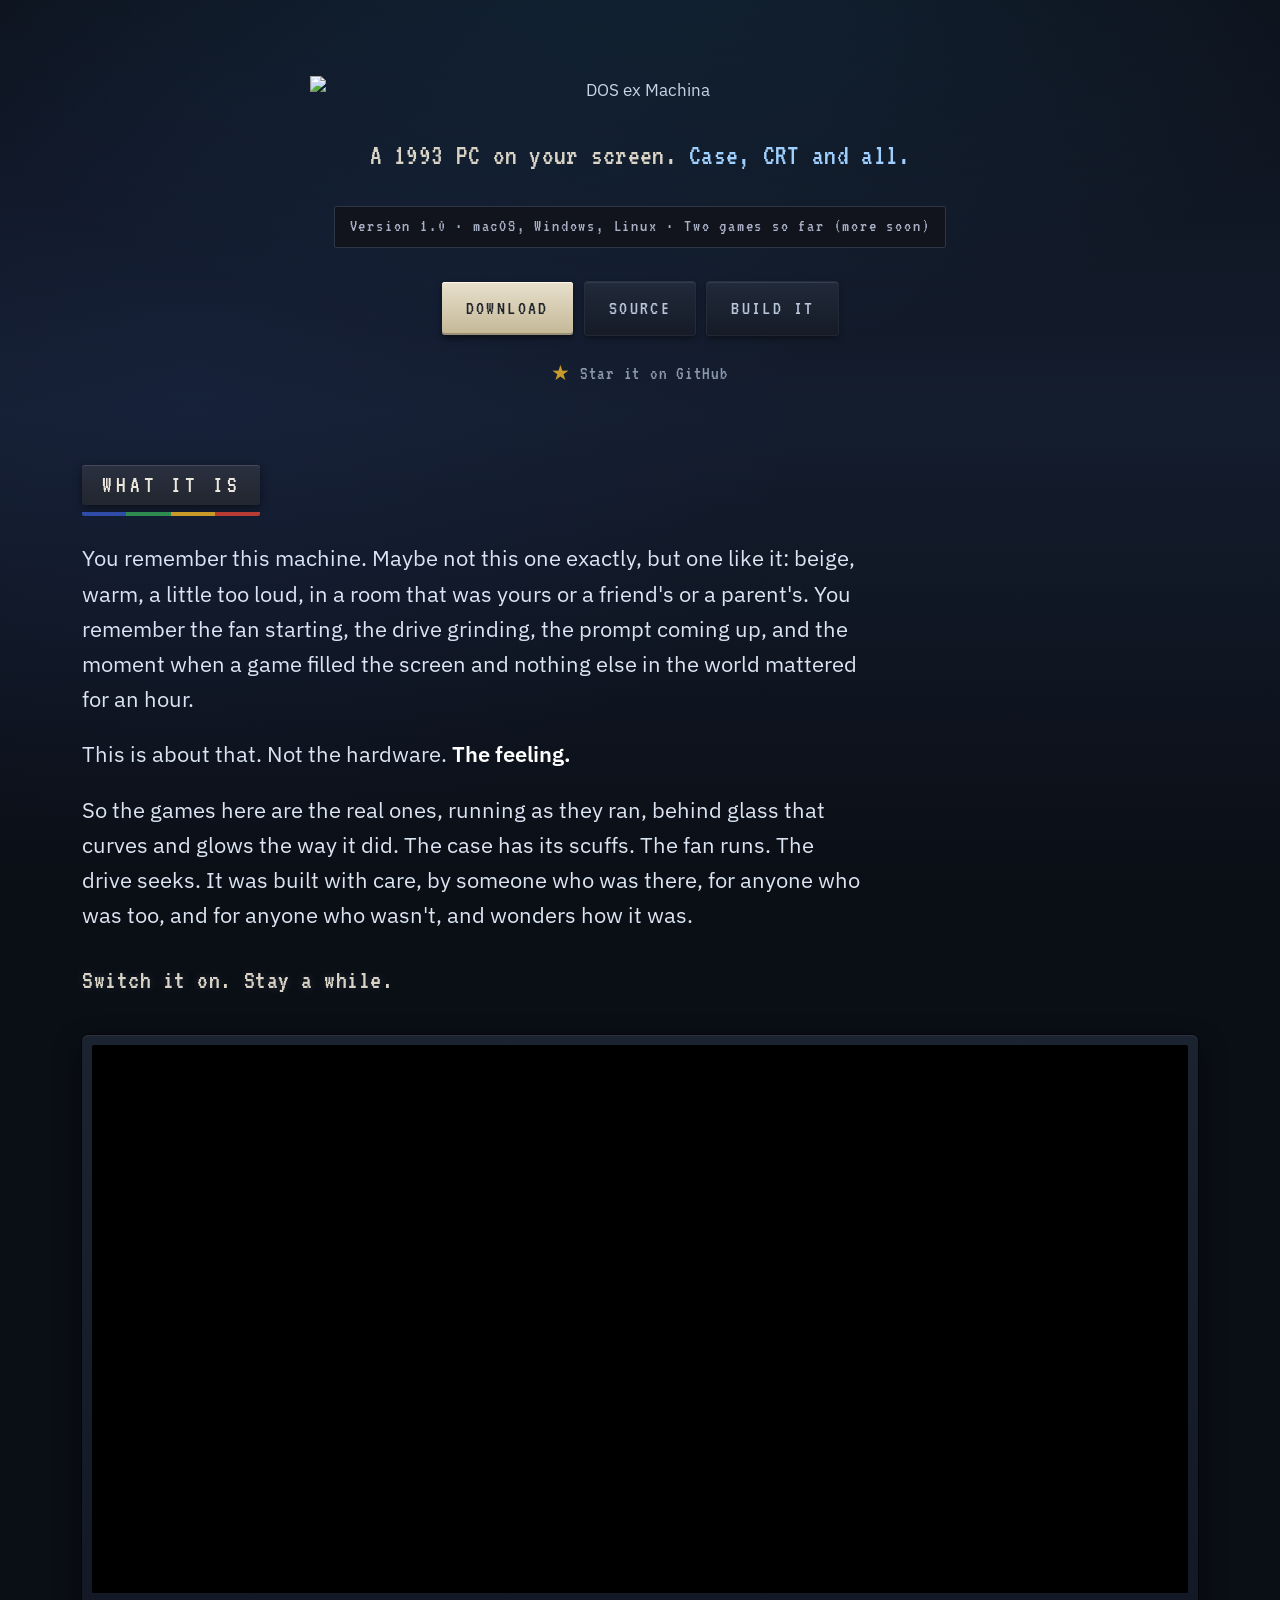
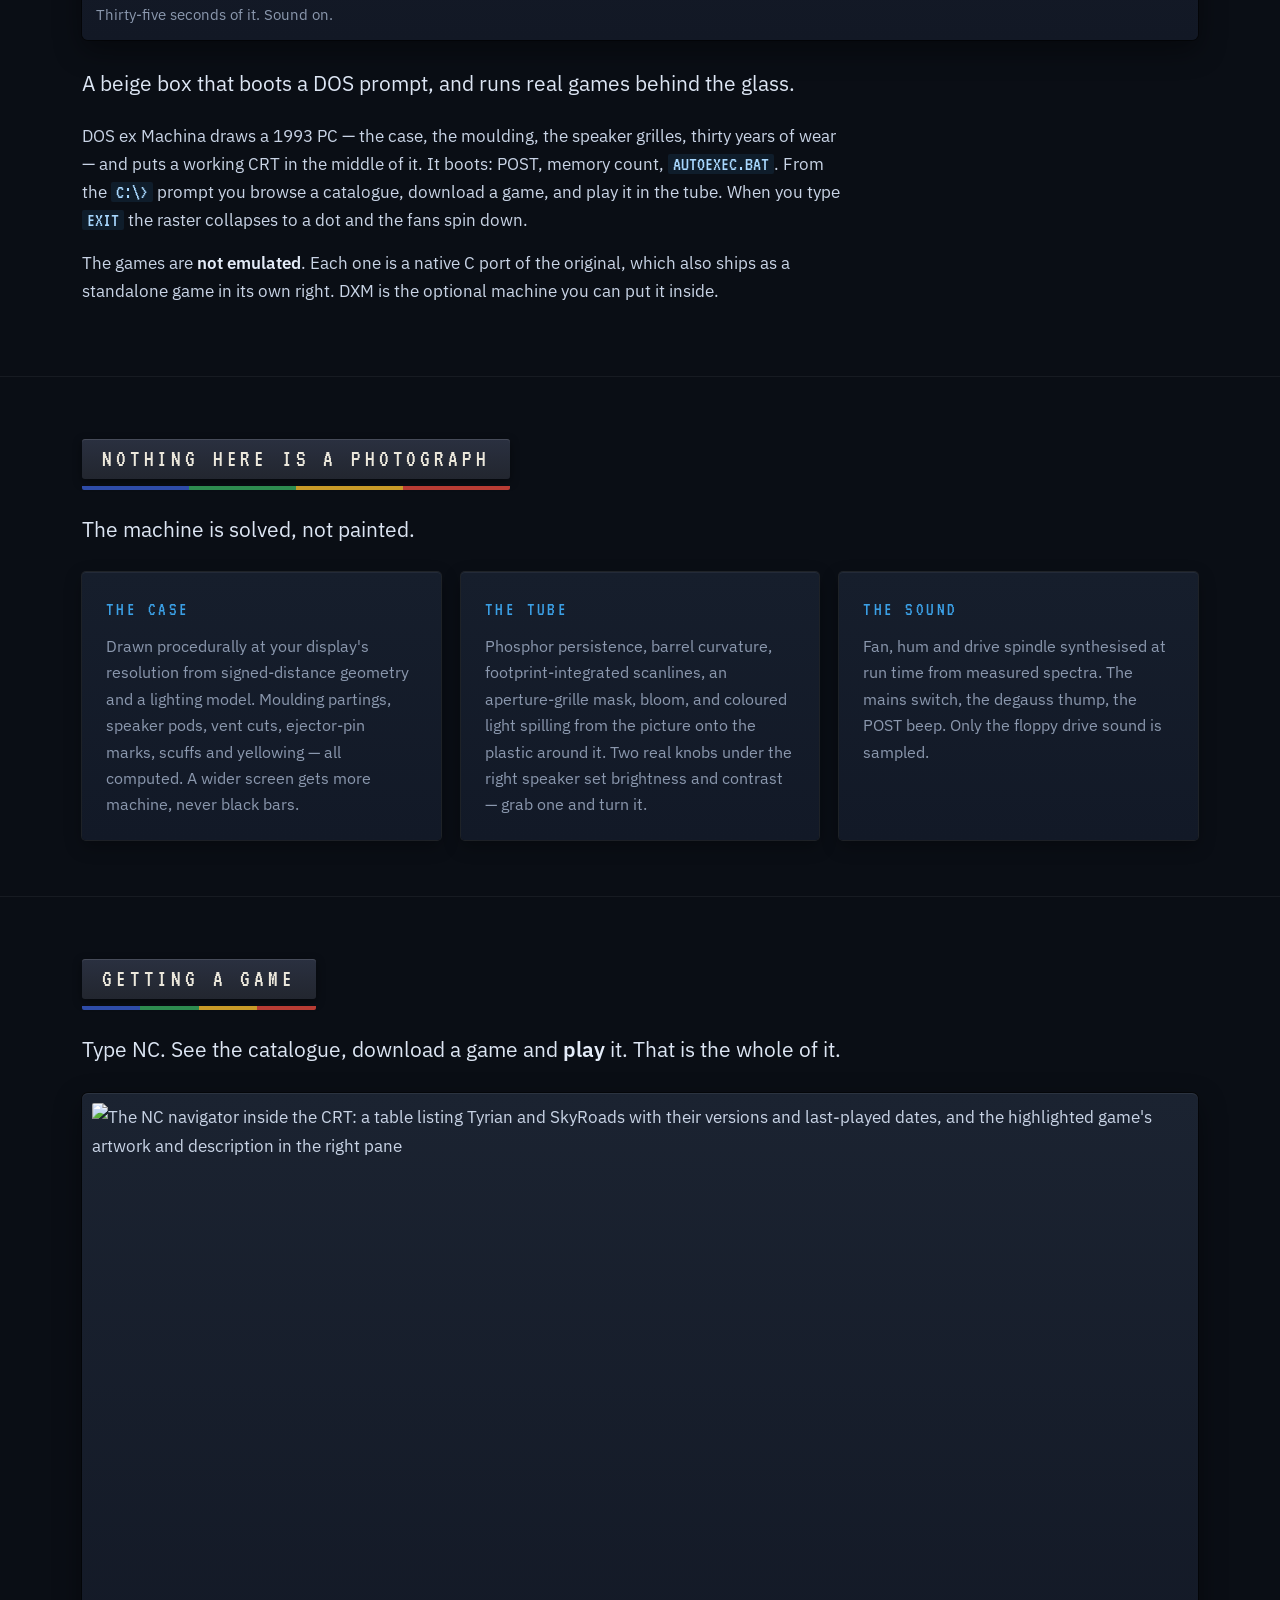
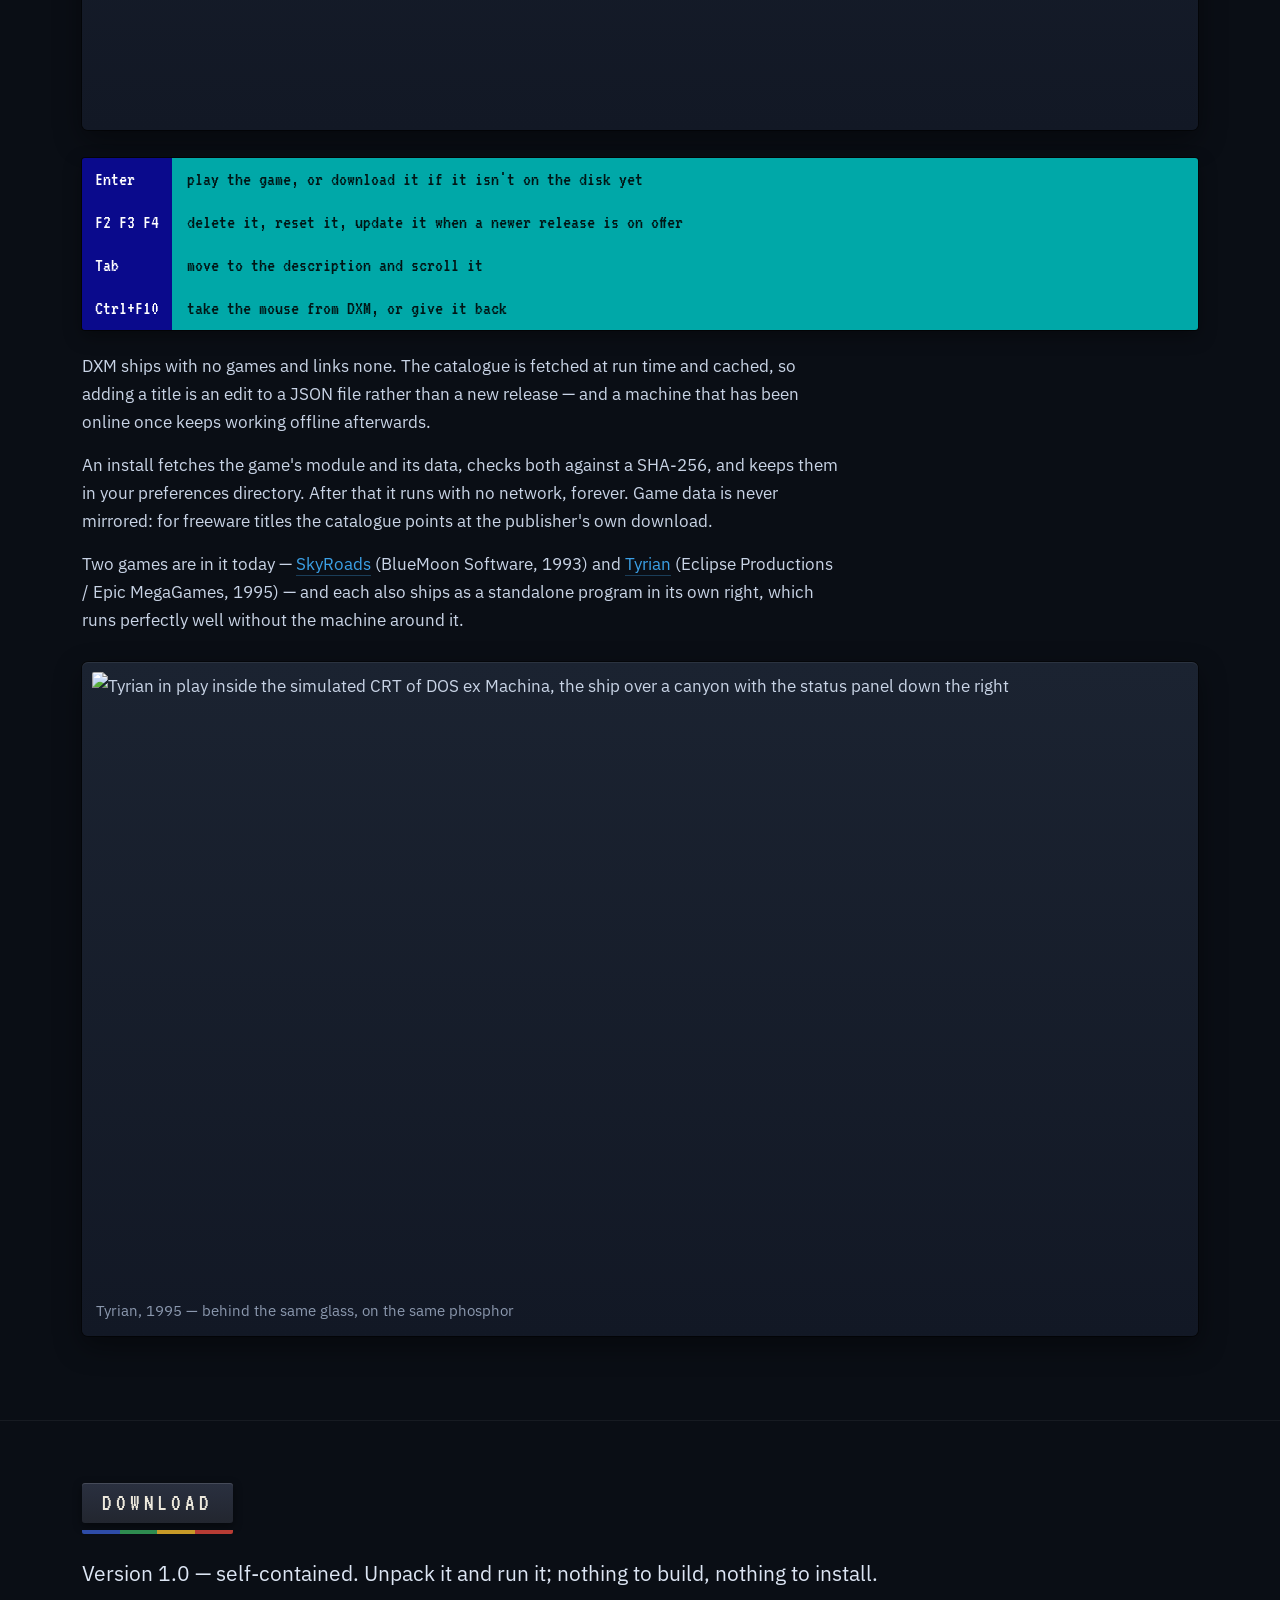
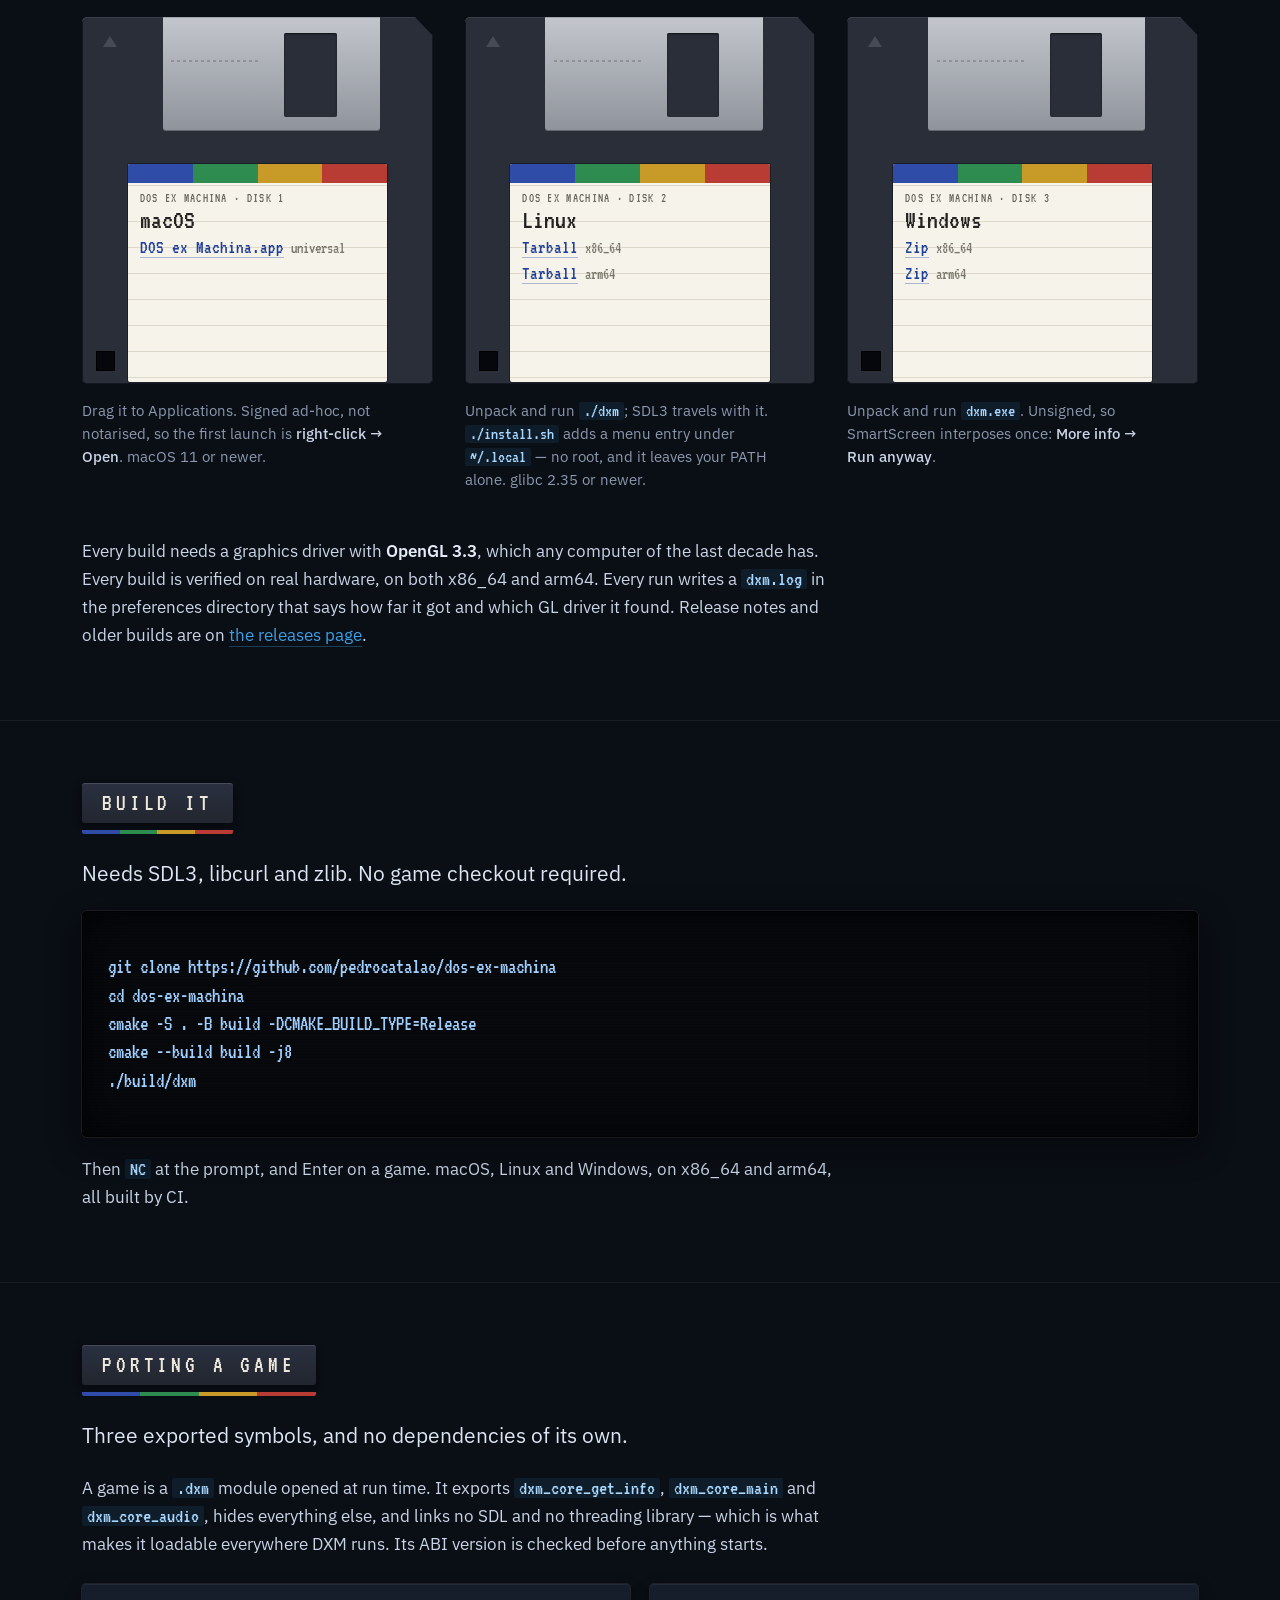
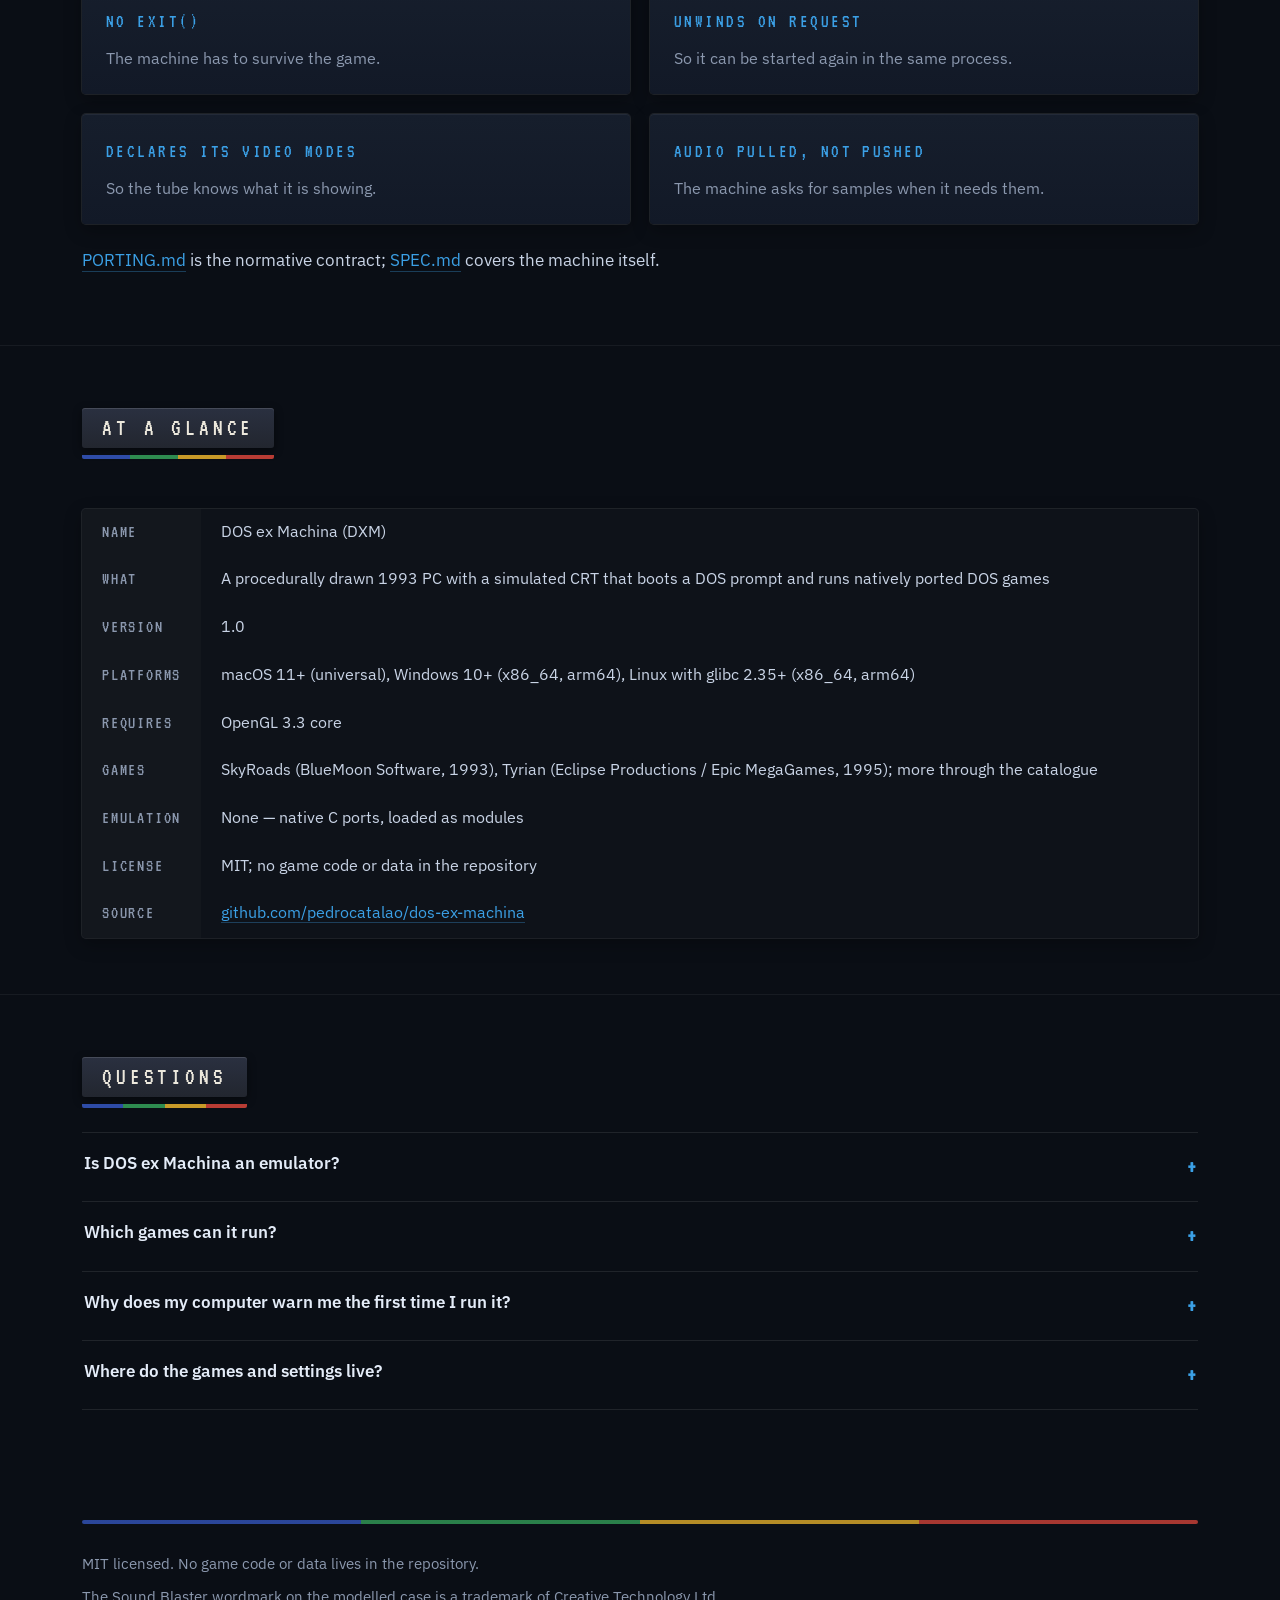
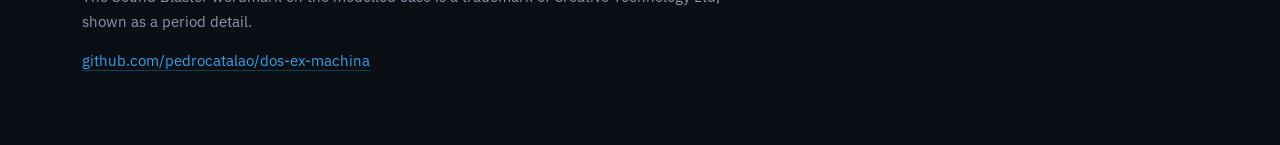
==== commit 52d1bad2: "feat: add video trailer to index page with responsive styling" ====
--- a/docs/index.html
+++ b/docs/index.html
@@ -45,7 +45,7 @@
   "license": "https://opensource.org/licenses/MIT",
   "isAccessibleForFree": true,
   "offers": { "@type": "Offer", "price": "0", "priceCurrency": "USD" },
-  "downloadUrl": "https://github.com/pedrocatalao/dos-ex-machina/releases/tag/1.0",
+  "downloadUrl": "https://github.com/pedrocatalao/dos-ex-machina/releases/latest",
   "codeRepository": "https://github.com/pedrocatalao/dos-ex-machina",
   "screenshot": [
     "https://dosexmachina.com/screenshot-prompt.jpg",
@@ -228,7 +228,8 @@
   .dim{color:var(--dim)}
 
   figure{margin:28px 0}
-  figure img{width:100%; height:auto; display:block; border-radius:2px}
+  figure img, figure video{width:100%; height:auto; display:block; border-radius:2px}
+  figure video{background:#000}
   .framed{
     padding:10px; border-radius:6px;
     background:linear-gradient(180deg,#1b2331,#121825);
@@ -382,8 +383,19 @@
       <p class="sign">Switch it on. Stay a while.</p>
     </div>
     <figure class="framed">
-      <img src="https://dosexmachina.com/screenshot-prompt.jpg" width="1200" height="675" alt="DOS ex Machina after boot: a procedurally drawn beige PC case with a CRT showing the DXM BIOS lines and a C:\ prompt">
-      <figcaption>POST, memory count, AUTOEXEC.BAT, and the prompt waiting</figcaption>
+      <!-- The trailer, served from this repository: no third-party player,
+           nothing to consent to, nothing that outlives the page.  It does
+           not autoplay - twenty megabytes and a soundtrack are not something
+           to spend on a visitor's behalf - so the poster is the still it
+           replaced and the page reads the same at rest. -->
+      <video controls playsinline preload="none" width="1200" height="675"
+             poster="https://dosexmachina.com/screenshot-prompt.jpg">
+        <source src="https://dosexmachina.com/dxm-trailer-web.mp4" type="video/mp4">
+        <p>Your browser will not play this here.
+        <a href="https://dosexmachina.com/dxm-trailer-web.mp4">Download the trailer</a>
+        (MP4, 35 seconds).</p>
+      </video>
+      <figcaption>Thirty-five seconds of it. Sound on.</figcaption>
     </figure>
     <p class="lede">A beige box that boots a DOS prompt, and runs real games behind the glass.</p>
     <p>DOS ex Machina draws a 1993 PC — the case, the moulding, the speaker
@@ -479,7 +491,7 @@
               <div class="title">DOS ex Machina · disk 1</div>
               <h3>macOS</h3>
               <ul>
-                <li><a href="https://github.com/pedrocatalao/dos-ex-machina/releases/download/1.0/dxm-macos-universal.zip">DOS ex Machina.app</a><span class="arch">universal</span></li>
+                <li><a href="https://github.com/pedrocatalao/dos-ex-machina/releases/latest/download/dxm-macos-universal.zip">DOS ex Machina.app</a><span class="arch">universal</span></li>
               </ul>
             </div>
           </div>
@@ -500,8 +512,8 @@
               <div class="title">DOS ex Machina · disk 2</div>
               <h3>Linux</h3>
               <ul>
-                <li><a href="https://github.com/pedrocatalao/dos-ex-machina/releases/download/1.0/dxm-linux-x86_64.tar.gz">Tarball</a><span class="arch">x86_64</span></li>
-                <li><a href="https://github.com/pedrocatalao/dos-ex-machina/releases/download/1.0/dxm-linux-arm64.tar.gz">Tarball</a><span class="arch">arm64</span></li>
+                <li><a href="https://github.com/pedrocatalao/dos-ex-machina/releases/latest/download/dxm-linux-x86_64.tar.gz">Tarball</a><span class="arch">x86_64</span></li>
+                <li><a href="https://github.com/pedrocatalao/dos-ex-machina/releases/latest/download/dxm-linux-arm64.tar.gz">Tarball</a><span class="arch">arm64</span></li>
               </ul>
             </div>
           </div>
@@ -523,8 +535,8 @@
               <div class="title">DOS ex Machina · disk 3</div>
               <h3>Windows</h3>
               <ul>
-                <li><a href="https://github.com/pedrocatalao/dos-ex-machina/releases/download/1.0/dxm-windows-x86_64.zip">Zip</a><span class="arch">x86_64</span></li>
-                <li><a href="https://github.com/pedrocatalao/dos-ex-machina/releases/download/1.0/dxm-windows-arm64.zip">Zip</a><span class="arch">arm64</span></li>
+                <li><a href="https://github.com/pedrocatalao/dos-ex-machina/releases/latest/download/dxm-windows-x86_64.zip">Zip</a><span class="arch">x86_64</span></li>
+                <li><a href="https://github.com/pedrocatalao/dos-ex-machina/releases/latest/download/dxm-windows-arm64.zip">Zip</a><span class="arch">arm64</span></li>
               </ul>
             </div>
           </div>
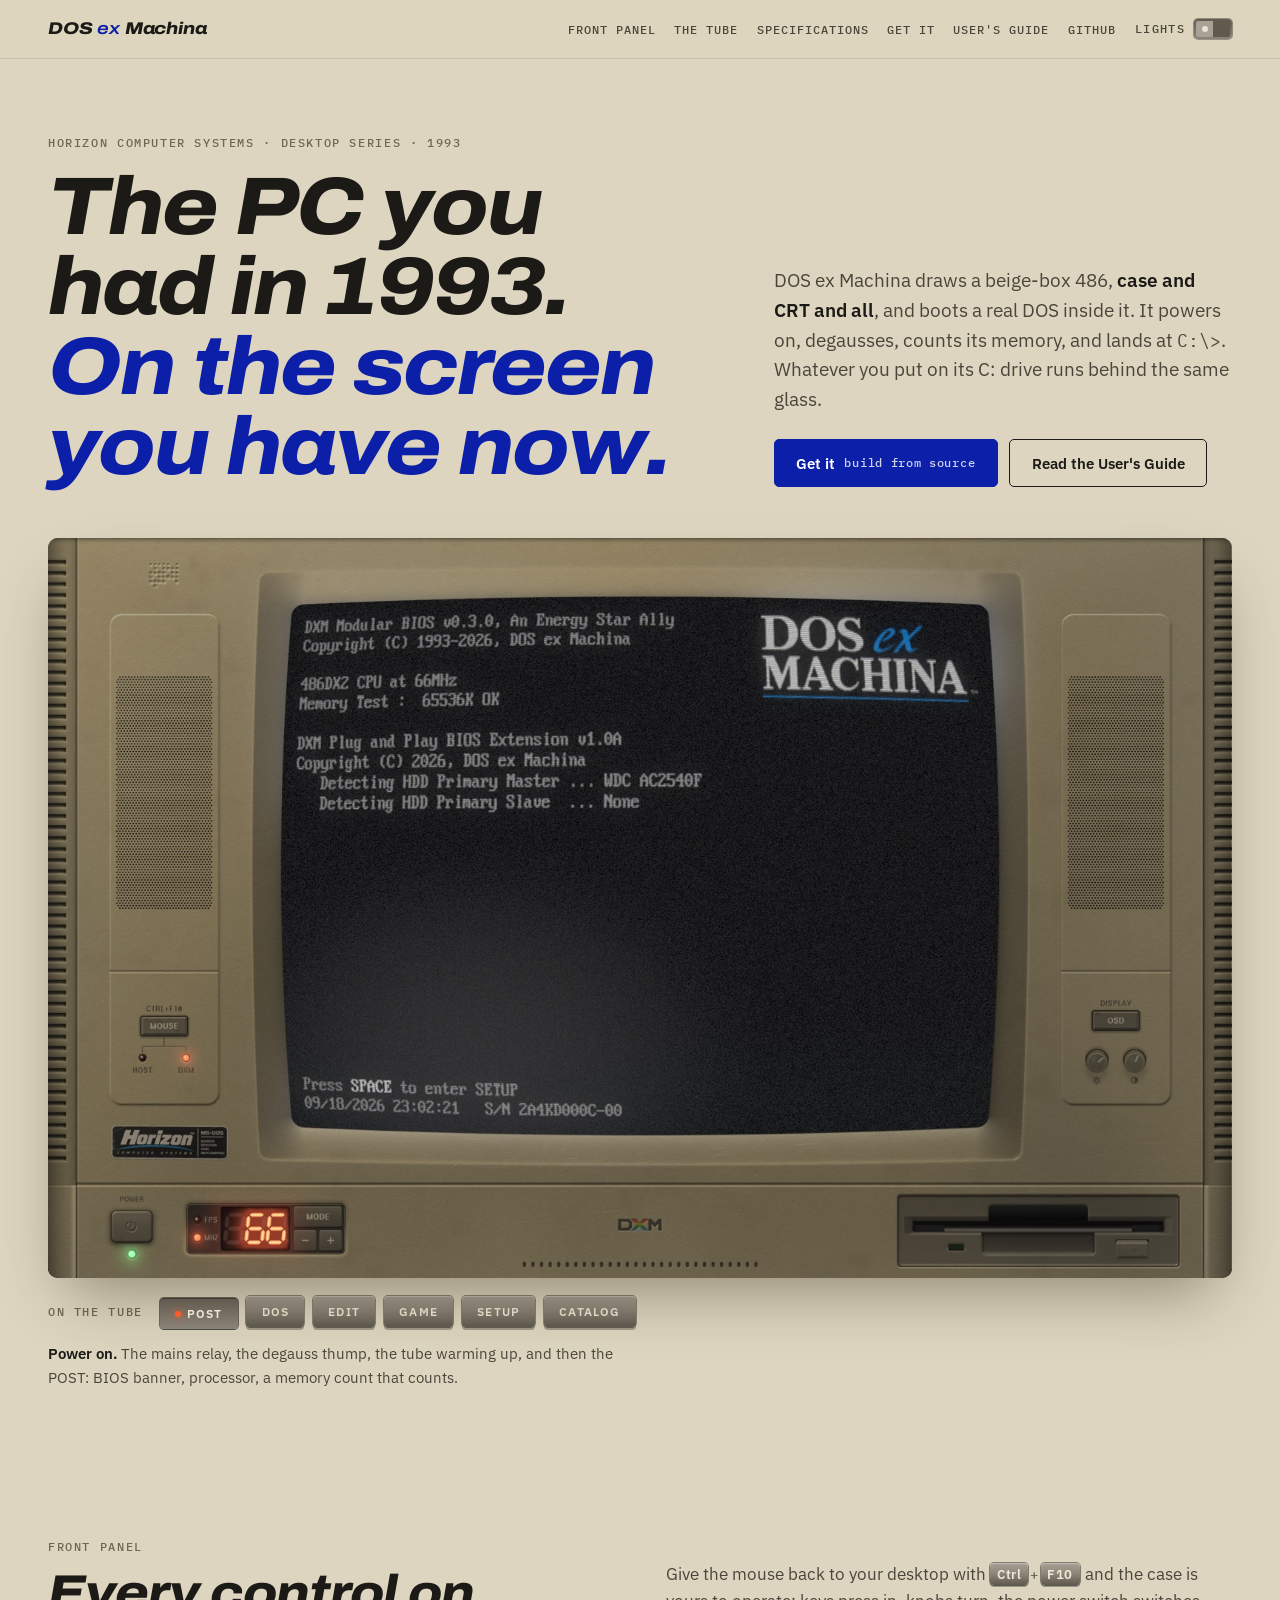
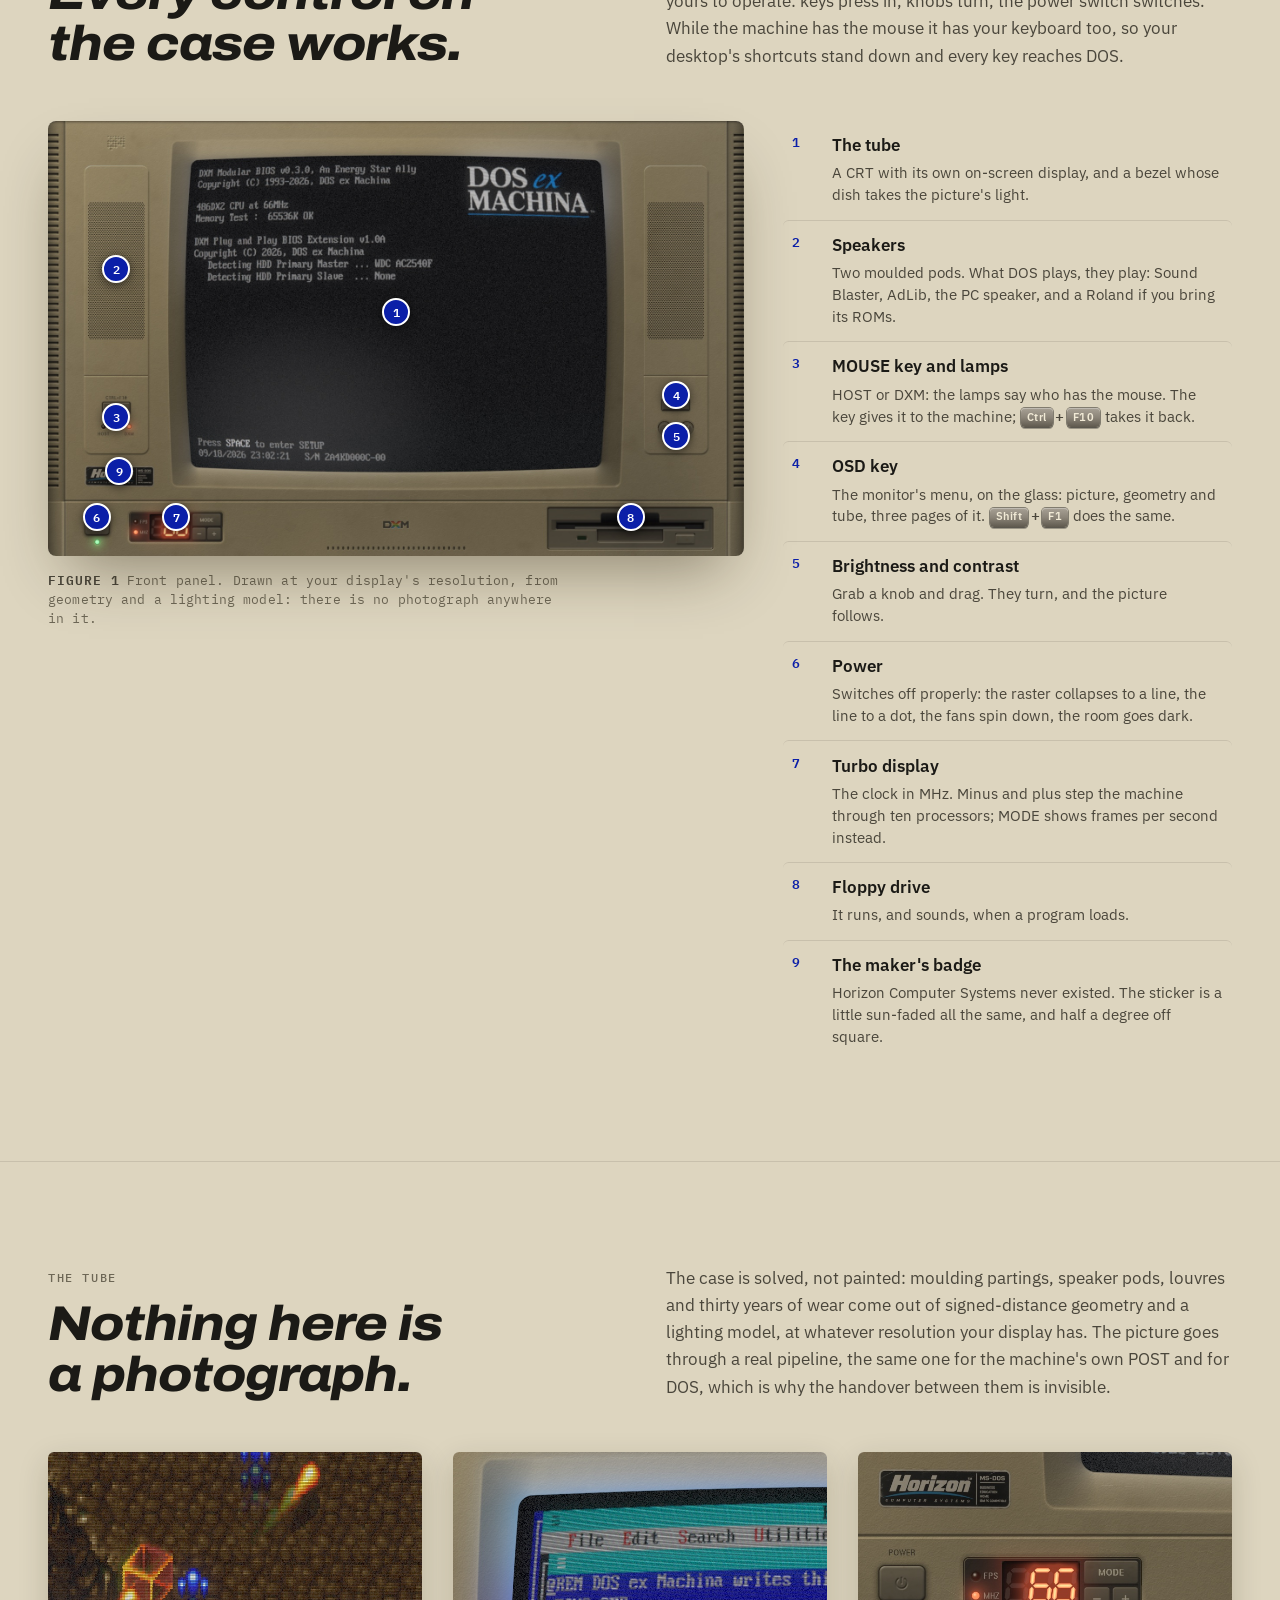
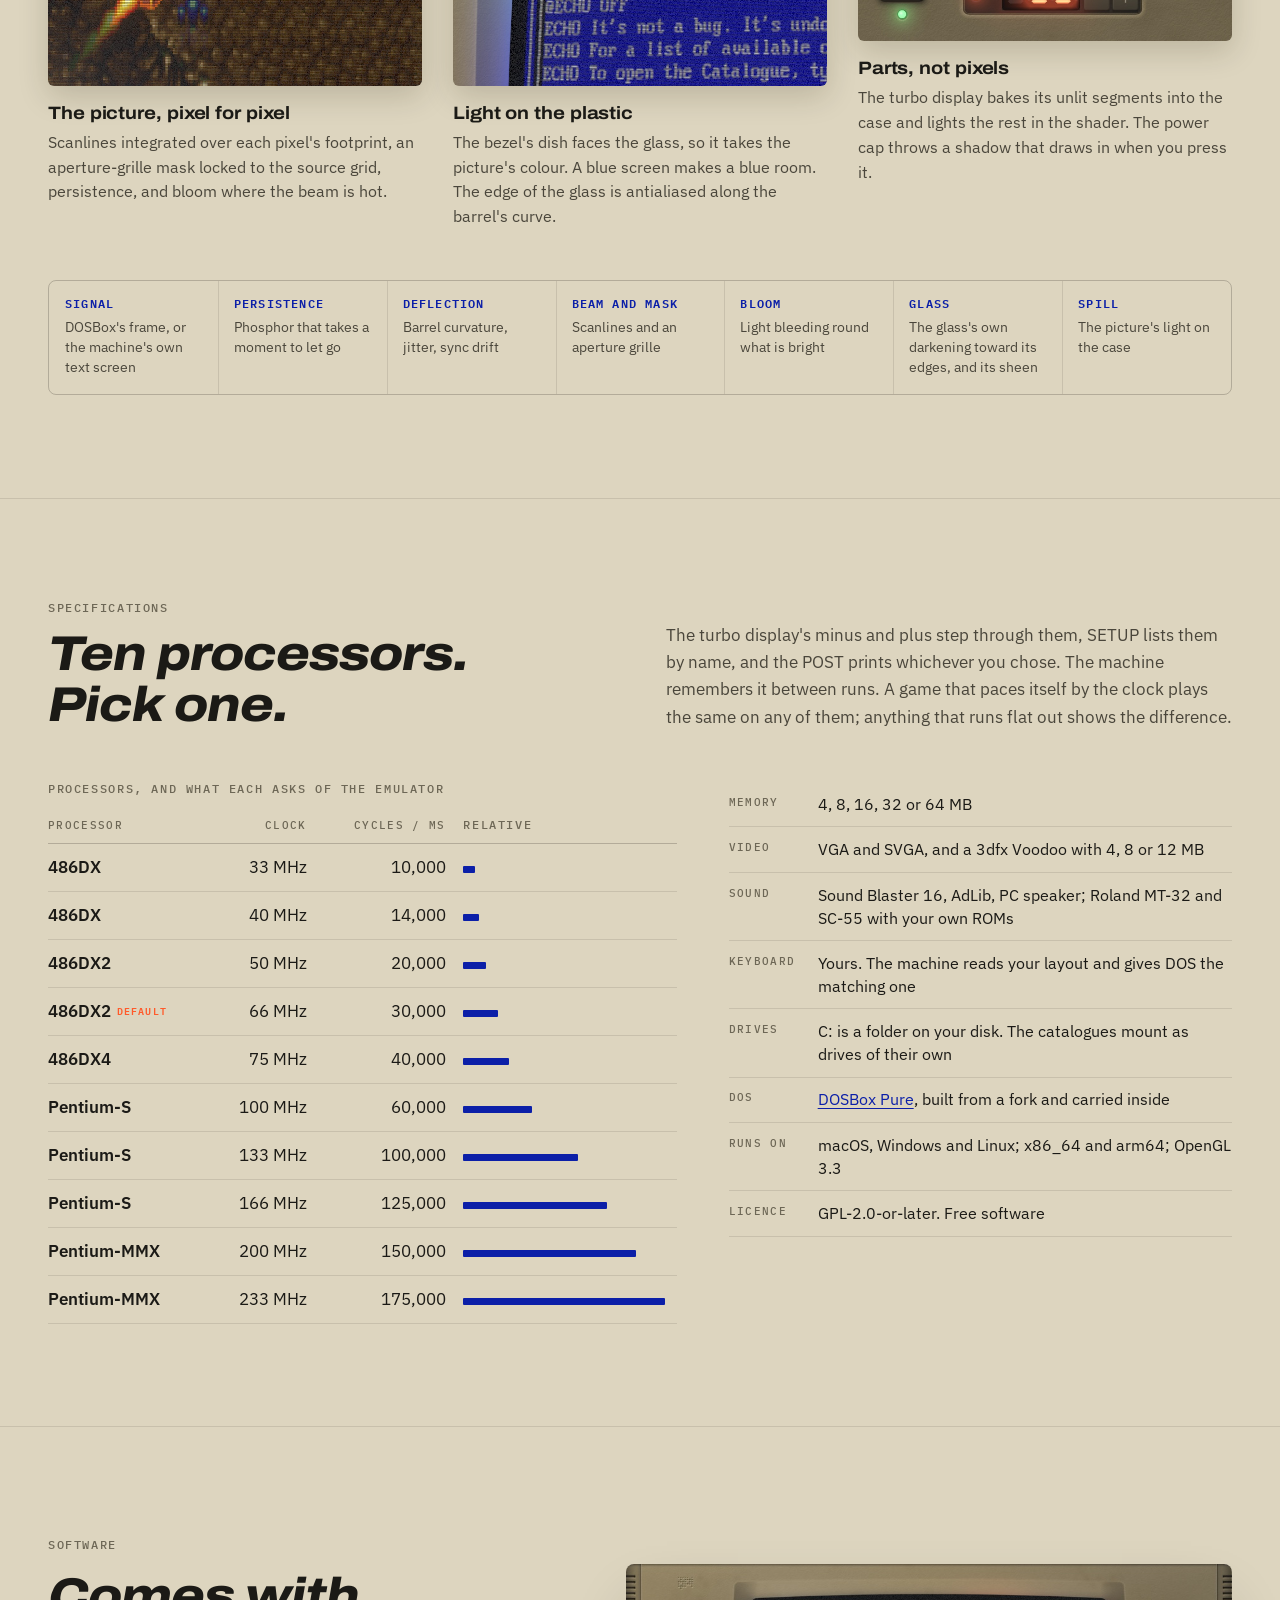
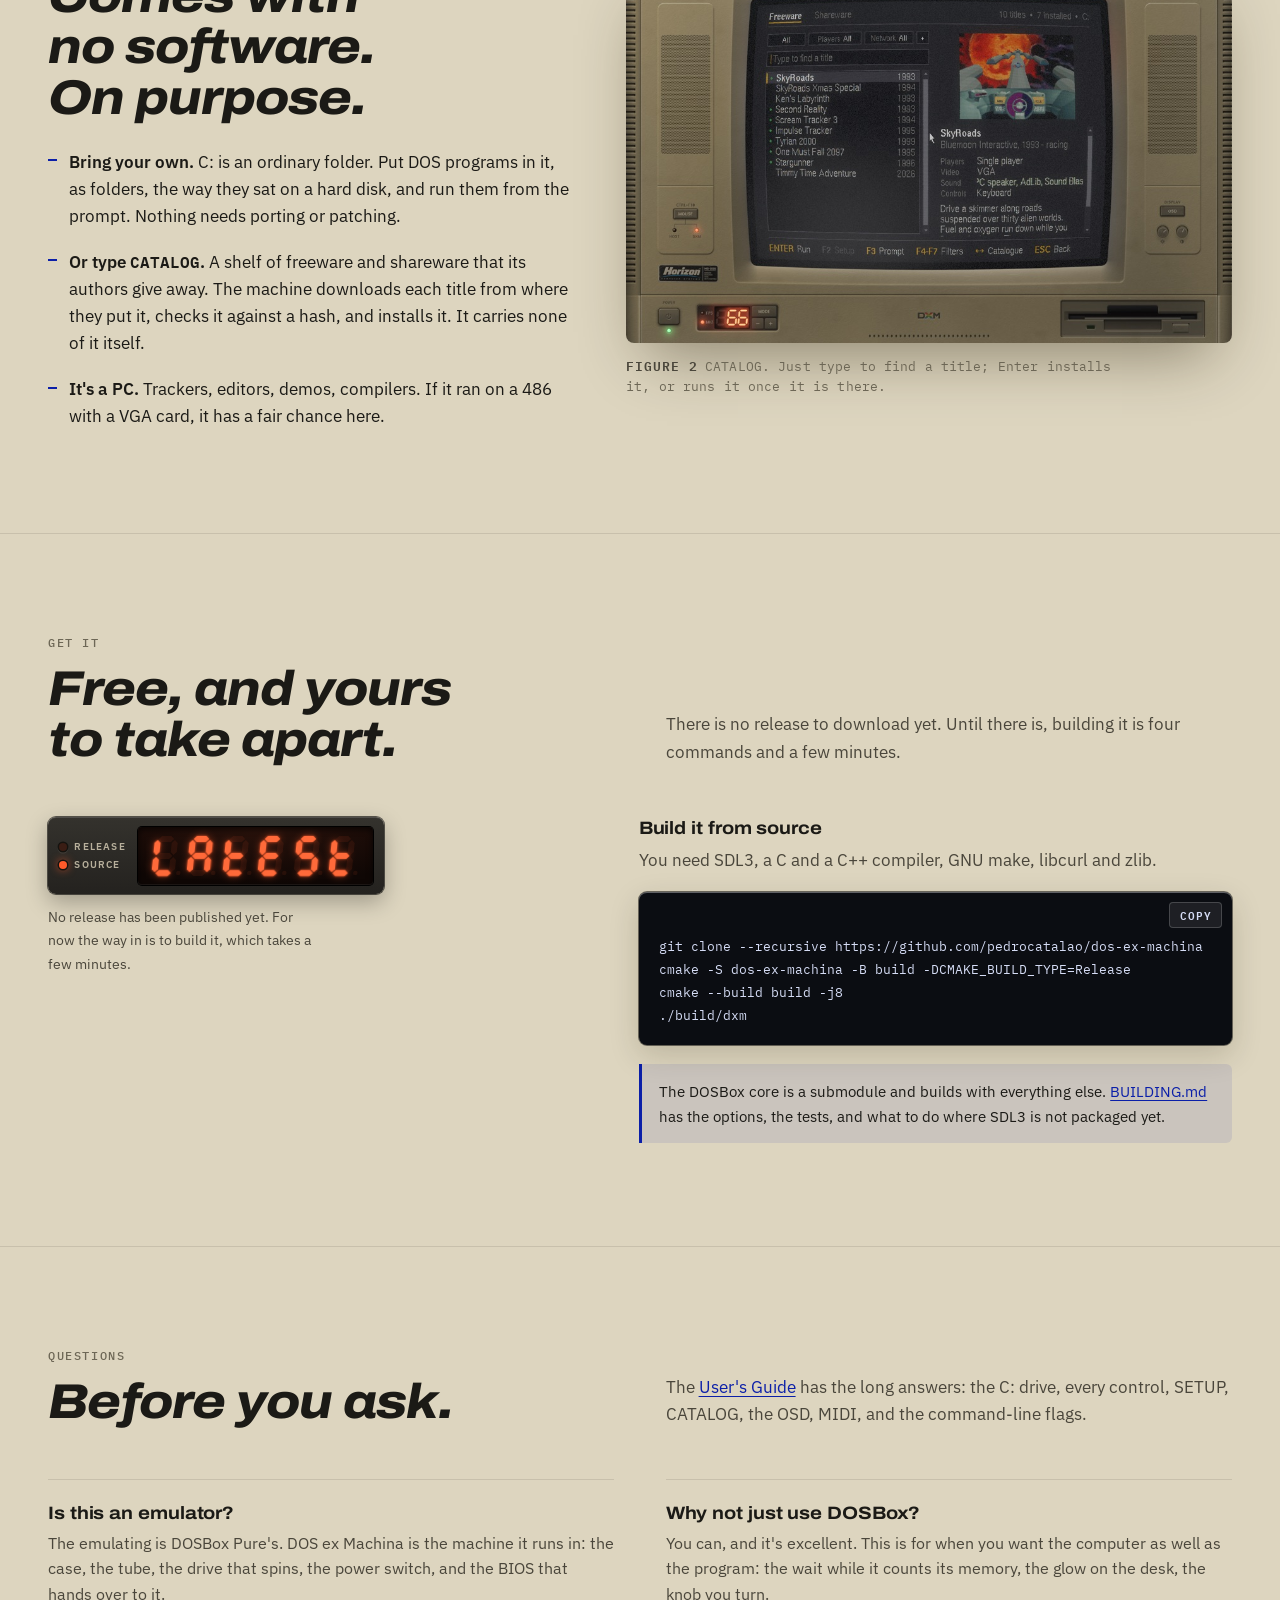
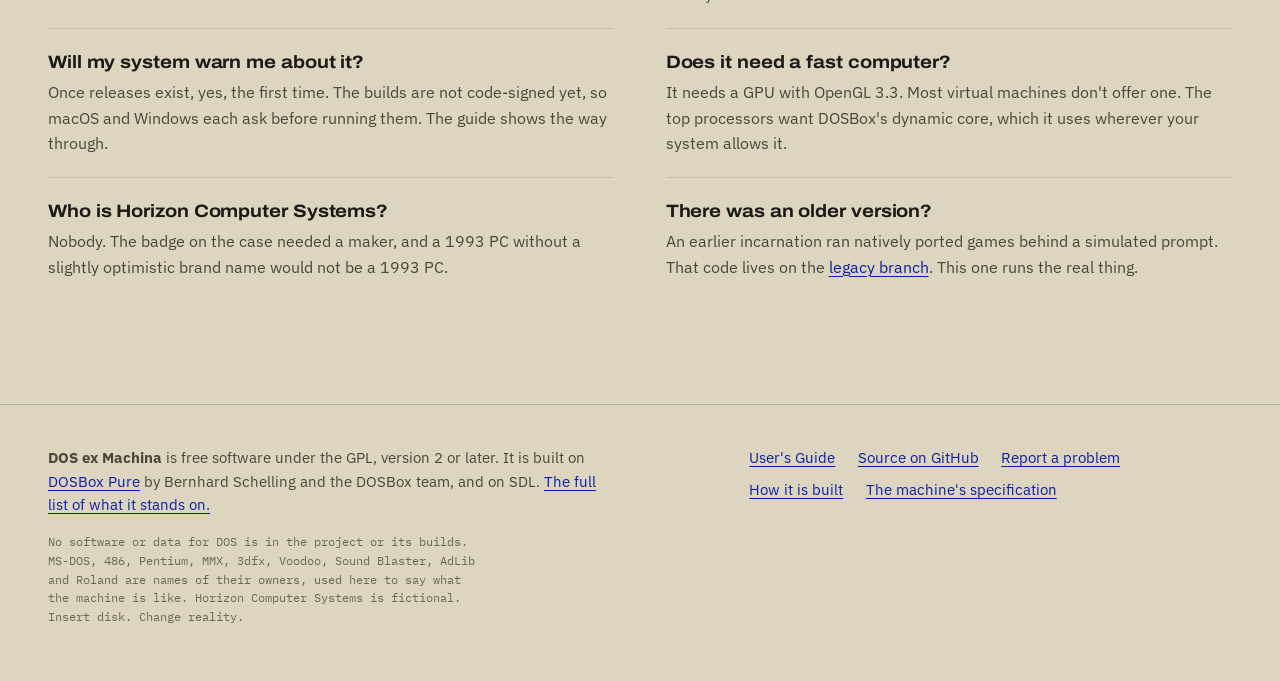
==== commit 2af909f6: "site: a new website - the brochure and the User's Guide that came in the box The old site described " ====
--- a/docs/index.html
+++ b/docs/index.html
@@ -3,645 +3,311 @@
 <head>
 <meta charset="utf-8">
 <meta name="viewport" content="width=device-width, initial-scale=1">
-<title>DOS ex Machina — a 1993 PC on your screen, running native DOS game ports in a simulated CRT</title>
-<meta name="description" content="DOS ex Machina draws a 1993 beige-box PC procedurally — case, CRT and all — boots a DOS prompt, and runs natively ported DOS games behind the glass. No emulation. Free, open source, for macOS, Windows and Linux.">
+<title>DOS ex Machina — a 1993 PC on your screen that boots a real DOS</title>
+<meta name="description" content="DOS ex Machina draws a 1993 beige-box PC, case and CRT and all, and boots a real DOS inside it with DOSBox Pure. Free software for macOS, Windows and Linux.">
 <link rel="canonical" href="https://dosexmachina.com/">
-<meta name="robots" content="index, follow, max-image-preview:large">
-<meta name="theme-color" content="#0a0e15">
+<meta name="theme-color" media="(prefers-color-scheme: light)" content="#ddd5bf">
+<meta name="theme-color" media="(prefers-color-scheme: dark)" content="#0d0e0d">
 <meta property="og:type" content="website">
 <meta property="og:site_name" content="DOS ex Machina">
 <meta property="og:title" content="DOS ex Machina — a 1993 PC on your screen">
-<meta property="og:description" content="A procedurally-drawn 1993 PC with a simulated CRT that boots a DOS prompt and runs natively ported DOS games. No emulation. macOS, Windows, Linux.">
+<meta property="og:description" content="A beige-box 486, drawn procedurally with a simulated CRT, that boots a real DOS. Whatever you put on its C: drive runs behind the glass.">
 <meta property="og:url" content="https://dosexmachina.com/">
-<meta property="og:image" content="https://dosexmachina.com/screenshot-tyrian.jpg">
+<meta property="og:image" content="https://dosexmachina.com/img/og.jpg">
 <meta property="og:image:width" content="1200">
-<meta property="og:image:height" content="675">
-<meta property="og:image:alt" content="Tyrian running inside the simulated CRT of DOS ex Machina">
+<meta property="og:image:height" content="630">
+<meta property="og:image:alt" content="Tyrian 2000 running on the simulated CRT of DOS ex Machina, the beige case lit by the picture">
 <meta name="twitter:card" content="summary_large_image">
-<meta name="twitter:title" content="DOS ex Machina — a 1993 PC on your screen">
-<meta name="twitter:description" content="A procedurally-drawn 1993 PC with a simulated CRT that boots a DOS prompt and runs natively ported DOS games. No emulation.">
-<meta name="twitter:image" content="https://dosexmachina.com/screenshot-tyrian.jpg">
-<!-- The machine's own icon, from assets/icon-src.png.  Relative, unlike
-     the images in the page: an icon has to resolve wherever the site is
-     served from - a local preview, a fork's pages, or the real domain. -->
-<link rel="icon" type="image/png" sizes="32x32" href="icon-32.png">
-<link rel="icon" type="image/png" sizes="180x180" href="icon-180.png">
+<link rel="icon" href="icon-32.png" sizes="32x32" type="image/png">
 <link rel="apple-touch-icon" href="icon-180.png">
+<script>
+/* the room's lights, before first paint: a stored choice beats the system */
+try { var t = localStorage.getItem("dxm-lights"); if (t === "dark" || t === "light") document.documentElement.setAttribute("data-theme", t); } catch (e) {}
+</script>
 <link rel="preconnect" href="https://fonts.googleapis.com">
 <link rel="preconnect" href="https://fonts.gstatic.com" crossorigin>
-<link href="https://fonts.googleapis.com/css2?family=IBM+Plex+Sans:wght@400;500;600&family=VT323&display=swap" rel="stylesheet">
+<link rel="stylesheet" href="https://fonts.googleapis.com/css2?family=Archivo:ital,wdth,wght@0,100..125,500..800;1,100..125,500..800&family=IBM+Plex+Mono:wght@400;500;600&family=IBM+Plex+Sans:wght@400;500;600&family=IBM+Plex+Serif:ital,wght@0,400;0,600;1,400&display=swap">
+<link rel="stylesheet" href="site.css">
 <script type="application/ld+json">
 {
   "@context": "https://schema.org",
   "@type": "SoftwareApplication",
   "name": "DOS ex Machina",
-  "alternateName": "DXM",
+  "applicationCategory": "GameApplication",
+  "operatingSystem": "macOS, Windows, Linux",
+  "description": "A 1993 beige-box PC drawn procedurally, with a simulated CRT, that boots a real DOS with DOSBox Pure.",
   "url": "https://dosexmachina.com/",
-  "description": "A procedurally-drawn 1993 beige-box PC with a simulated CRT that boots a DOS prompt and runs natively ported DOS games. The games are native C ports, not emulated.",
-  "applicationCategory": "GameApplication",
-  "operatingSystem": "macOS 11+, Windows 10+, Linux (glibc 2.35+)",
-  "softwareVersion": "1.0",
-  "softwareRequirements": "OpenGL 3.3 core",
-  "license": "https://opensource.org/licenses/MIT",
+  "license": "https://www.gnu.org/licenses/old-licenses/gpl-2.0.html",
   "isAccessibleForFree": true,
   "offers": { "@type": "Offer", "price": "0", "priceCurrency": "USD" },
-  "downloadUrl": "https://github.com/pedrocatalao/dos-ex-machina/releases/latest",
-  "codeRepository": "https://github.com/pedrocatalao/dos-ex-machina",
-  "screenshot": [
-    "https://dosexmachina.com/screenshot-prompt.jpg",
-    "https://dosexmachina.com/screenshot-tyrian.jpg",
-    "https://dosexmachina.com/screenshot-skyroads.jpg",
-    "https://dosexmachina.com/screenshot-nc.jpg"
-  ],
-  "author": { "@type": "Person", "name": "Pedro Catalão", "url": "https://github.com/pedrocatalao" }
+  "codeRepository": "https://github.com/pedrocatalao/dos-ex-machina"
 }
 </script>
-<script type="application/ld+json">
-{
-  "@context": "https://schema.org",
-  "@type": "FAQPage",
-  "mainEntity": [
-    { "@type": "Question", "name": "What is DOS ex Machina?",
-      "acceptedAnswer": { "@type": "Answer", "text": "DOS ex Machina is a free, open-source program that draws a 1993 beige-box PC on your screen — the case, a CRT monitor and all — boots a simulated DOS prompt, and runs natively ported DOS games inside the simulated CRT. It runs on macOS, Windows and Linux." } },
-    { "@type": "Question", "name": "Is DOS ex Machina an emulator?",
-      "acceptedAnswer": { "@type": "Answer", "text": "No. The games are native C ports of the original programs, compiled for your computer and loaded as modules. Nothing is emulated; the DOS prompt is a fiction and the CRT is a rendering pipeline." } },
-    { "@type": "Question", "name": "Which games can it run?",
-      "acceptedAnswer": { "@type": "Answer", "text": "Games arrive as .dxm modules through a catalogue fetched at run time. The catalogue holds SkyRoads (BlueMoon Software, 1993) and Tyrian (Eclipse Productions / Epic MegaGames, 1995). Any DOS game with a native port that follows the porting contract can be added, without a new release of DXM." } },
-    { "@type": "Question", "name": "What does it need to run?",
-      "acceptedAnswer": { "@type": "Answer", "text": "A graphics driver with OpenGL 3.3, which any computer of the last decade has. The downloads are self-contained: unpack and run, nothing to install." } },
-    { "@type": "Question", "name": "Is it free?",
-      "acceptedAnswer": { "@type": "Answer", "text": "Yes. DOS ex Machina is MIT licensed and free to download. No game code or game data lives in its repository; each game is a separately licensed port." } }
-  ]
-}
-</script>
-<style>
-  /* ---------------------------------------------------------------------
-     A dark room with a machine in it.
-
-     The page is the room: a deep grey-blue that lifts where the tube is
-     and falls away at the edges.  Everything the machine itself says sits
-     behind glass.  Its parts keep their real colours, taken from the code
-     that draws them - the beige of the case on the keys, the badge plate
-     and its four stripes on every heading, the cream of a diskette label.
-
-     Scanlines belong to glass the machine is quoting itself through, and
-     to nothing else: not to the page, and not to the hero, which glows
-     rather than being photographed.
-     --------------------------------------------------------------------- */
-  :root{
-    --bg:#0a0e15;          /* the room, at its darkest                    */
-    --bg-lift:#141d2e;     /* where the tube lights it                    */
-    --panel:#161e2c;       /* a surface standing off the wall             */
-    --panel-hi:rgba(255,255,255,.055);
-    --line:rgba(255,255,255,.09);
-    --text:#c9d4e6;
-    --dim:#8b98ae;
-    --blue:#3ba0e6;        /* the logo blue - links and emphasis          */
-    --case:#bfaf8a;        /* PLASTIC_R/G/B - the moulded case, on keys   */
-    --label:#22262f;       /* the badge plate                             */
-    --label-ink:#ece8dc;   /* "PC-486"                                    */
-    --label-dim:#a8b0c6;   /* "MULTIMEDIA"                                */
-    --screen:#07090d;      /* inside the tube                             */
-    --phosphor:#d9d4c6;
-    --s1:#2e4ca8; --s2:#2e8c50; --s3:#c89a28; --s4:#b83c34;   /* the badge's stripes */
-    /* Two voices: the machine speaks in a DOS terminal face, the page
-       speaks in a reading face.  Everything the machine would have put on
-       a screen, a label or a key is set in --dos. */
-    --dos:'VT323', ui-monospace, 'Courier New', monospace;
-    --stripes:linear-gradient(90deg,
-        var(--s1) 0 25%, var(--s2) 25% 50%, var(--s3) 50% 75%, var(--s4) 75% 100%);
-  }
-  *{margin:0; padding:0; box-sizing:border-box}
-  html{scroll-behavior:smooth; background:var(--bg)}
-  @media(prefers-reduced-motion:reduce){ html{scroll-behavior:auto} }
-
-  body{
-    color:var(--text);
-    background:
-      /* the light the tube throws into the room */
-      radial-gradient(1100px 620px at 50% -80px, rgba(59,160,230,.13), transparent 70%),
-      radial-gradient(900px 700px at 15% 42%, rgba(46,76,168,.10), transparent 68%),
-      linear-gradient(180deg, #0c111a 0%, var(--bg-lift) 46%, var(--bg) 100%);
-    background-attachment:fixed;
-    font-family:'IBM Plex Sans', system-ui, -apple-system, 'Segoe UI', Helvetica, Arial, sans-serif;
-    font-size:17px; line-height:1.65; overflow-x:hidden;
-    -webkit-font-smoothing:antialiased;
-  }
-  .wrap{max-width:1180px; margin:0 auto; padding:0 32px}
-  @media(max-width:700px){ .wrap{padding:0 20px} }
-  a{color:var(--blue); text-decoration:none; border-bottom:1px solid rgba(59,160,230,.32)}
-  a:hover{border-bottom-color:var(--blue)}
-  a:focus-visible{outline:2px solid var(--blue); outline-offset:3px; border-bottom-color:transparent}
-  b,strong{font-weight:600; color:#e4ecf8}
-  code{font-family:var(--dos); font-size:1.18em; line-height:1; color:#a8d8ff;
-       background:rgba(59,160,230,.10); padding:0 5px; border-radius:2px}
-
-  /* A surface standing off the wall, lit from above. */
-  .plate{
-    background:linear-gradient(180deg, var(--panel), #121927);
-    border-radius:4px;
-    box-shadow:inset 0 1px 0 var(--panel-hi), 0 0 0 1px var(--line), 0 6px 18px rgba(0,0,0,.30);
-  }
-
-  /* ---- glass --------------------------------------------------------- */
-  .glass{
-    background:var(--screen); border-radius:5px; position:relative; overflow:hidden;
-    box-shadow:
-      inset 0 0 0 1px #000, inset 0 0 40px rgba(0,0,0,.85),
-      0 0 0 1px rgba(255,255,255,.07), 0 10px 34px rgba(0,0,0,.45);
-  }
-  .glass::after{                       /* scanlines: only on quoted glass */
-    content:""; position:absolute; inset:0; pointer-events:none;
-    background:repeating-linear-gradient(180deg, transparent 0 2px, rgba(0,0,0,.20) 2px 3px);
-  }
-
-  /* ---- the head ------------------------------------------------------ */
-  header{padding:76px 0 12px}
-  /* No panel here.  The hero stands on the page, in the light the room
-     already has: a box around it read as a screenshot of a screenshot. */
-  .tube{text-align:center}
-  .tube img{width:min(660px,86%); height:auto; display:block; margin:0 auto}
-  /* A paragraph, so the page's reading width applies to it; without
-     these it centres inside that box rather than on the page. */
-  .tagline{
-    margin:28px auto 0; max-width:none; text-align:center; color:var(--phosphor);
-    font-family:var(--dos); font-size:clamp(20px,2.7vw,29px); letter-spacing:.01em;
-  }
-  .tagline b{color:#9fd0ff; font-weight:400}
-  .chip{
-    display:inline-block; margin-top:26px; padding:5px 15px;
-    font-family:var(--dos); font-size:18px; letter-spacing:.1em;
-    color:var(--label-dim); border:1px solid #2f3646; border-radius:2px; background:#11141c;
-  }
-  .cta{margin-top:34px; display:flex; gap:12px; justify-content:center; flex-wrap:wrap}
-  /* The count comes from GitHub at run time; until it answers, the link
-     still says what it is, and if it never answers nothing is missing. */
-  .stars{margin:22px auto 0; max-width:none; text-align:center;
-         font-family:var(--dos); font-size:19px}
-  .stars a{color:var(--dim); border-bottom:0; letter-spacing:.04em}
-  .stars a:hover{color:var(--text)}
-  .stars .star{color:var(--s3); font-size:21px; vertical-align:-1px}
-
-  /* The keys are the machine's own plastic: the case, moulded. */
-  .btn{
-    display:inline-block; padding:10px 24px; border-radius:3px; border-bottom:0;
-    font-family:var(--dos); font-size:20px; letter-spacing:.12em; text-transform:uppercase;
-    background:linear-gradient(180deg,#e8e0cd,#c3b795); color:#20242c;
-    box-shadow:inset 0 1px 0 #fff8e8, inset 0 -2px 0 rgba(0,0,0,.22), 0 3px 6px rgba(0,0,0,.5);
-  }
-  .btn:hover{background:linear-gradient(180deg,#fff8ea,#d2c6a4)}
-  .btn:active{transform:translateY(1px); box-shadow:inset 0 1px 4px rgba(0,0,0,.4)}
-  .btn.ghost{
-    background:linear-gradient(180deg,#212a3a,#151b27); color:#b9c6da;
-    box-shadow:inset 0 1px 0 rgba(255,255,255,.09), 0 0 0 1px var(--line), 0 3px 6px rgba(0,0,0,.45);
-  }
-  .btn.ghost:hover{color:#fff; background:linear-gradient(180deg,#28344a,#1a2130)}
-
-  /* ---- sections ------------------------------------------------------ */
-  main{padding:0 0 10px}
-  section{padding:62px 0 56px}
-  section + section{border-top:1px solid rgba(255,255,255,.055)}
-
-  /* A section heading is the PC-486 badge: a dark plate, light ink, and
-     the four stripes under it. */
-  .badge{display:inline-block; margin-bottom:24px}
-  .badge .plate-in{
-    background:linear-gradient(180deg,#2a3040,var(--label)); border-radius:3px;
-    padding:8px 20px 7px;
-    box-shadow:inset 0 1px 0 rgba(255,255,255,.13), 0 3px 10px rgba(0,0,0,.45);
-  }
-  .badge h2{
-    font-family:var(--dos); font-size:24px; font-weight:400;
-    letter-spacing:.16em; text-transform:uppercase; color:var(--label-ink); line-height:1.05;
-  }
-  .badge .bars{height:4px; margin-top:7px; border-radius:0 0 2px 2px; background:var(--stripes)}
-  .story p{font-size:22px; line-height:1.6; max-width:60ch; margin-bottom:20px; color:#dbe4f2}
-  .story b{color:#fff; font-weight:600}
-  .story .sign{
-    font-family:var(--dos); font-size:27px; letter-spacing:.02em;
-    color:var(--phosphor); margin-top:26px; margin-bottom:34px;
-    text-shadow:0 0 10px rgba(200,215,255,.20);
-  }
-  @media(max-width:640px){ .story p{font-size:19px} .story .sign{font-size:23px} }
-  .lede{font-size:21px; line-height:1.5; color:#dde6f4; max-width:70ch; margin-bottom:22px}
-  p{margin-bottom:15px; max-width:76ch}
-  .dim{color:var(--dim)}
-
-  figure{margin:28px 0}
-  figure img, figure video{width:100%; height:auto; display:block; border-radius:2px}
-  figure video{background:#000}
-  .framed{
-    padding:10px; border-radius:6px;
-    background:linear-gradient(180deg,#1b2331,#121825);
-    box-shadow:inset 0 1px 0 rgba(255,255,255,.07), 0 0 0 1px rgba(0,0,0,.5),
-               0 10px 28px rgba(0,0,0,.42);
-  }
-  figcaption{color:var(--dim); font-size:15px; margin-top:10px}
-  .framed figcaption{margin:10px 4px 2px}
-
-  /* ---- what the machine prints -------------------------------------- */
-  pre.code{
-    padding:22px 26px; margin:20px 0; overflow-x:auto; position:relative; z-index:1;
-    font-family:var(--dos); font-size:21px; line-height:1.35; color:#9fd0ff;
-  }
-
-  /* ---- panels -------------------------------------------------------- */
-  .grid{display:grid; grid-template-columns:repeat(3,1fr); gap:20px; margin-top:26px}
-  .grid.two{grid-template-columns:repeat(2,1fr)}
-  @media(max-width:880px){ .grid, .grid.two{grid-template-columns:1fr} }
-  .card{padding:22px 24px}
-  .card h3{
-    font-family:var(--dos); font-size:19px; letter-spacing:.13em; text-transform:uppercase;
-    color:var(--blue); font-weight:400; margin-bottom:8px;
-  }
-  .card p{font-size:16px; margin:0; color:var(--dim); max-width:none}
-
-  /* ---- the key bar, as the navigator draws it ------------------------ */
-  .keybar{
-    margin:26px 0 22px; display:grid; grid-template-columns:auto 1fr;
-    font-family:var(--dos); font-size:20px; border-radius:3px; overflow:hidden;
-    box-shadow:0 0 0 1px rgba(0,0,0,.6), 0 6px 18px rgba(0,0,0,.35);
-  }
-  .keybar b{background:#0a0a8c; color:#fff; font-weight:400; padding:5px 13px; white-space:nowrap}
-  .keybar span{background:#00a8a8; color:#001616; padding:5px 15px}
-
-  /* ---- the disks ------------------------------------------------------
-     A download is a 3.5" diskette, label side up, at its real proportions -
-     90 wide by 94 tall: the metal shutter along the top with its head window
-     right of centre, the moulded arrow at the top-left, the chamfered corner
-     at the top-right, the write-protect hole at the bottom-left, and the
-     label over the lower two thirds with its colour band and ruled lines. */
-  .disks{display:grid; grid-template-columns:repeat(3,1fr); gap:32px; margin-top:28px}
-  @media(max-width:880px){ .disks{grid-template-columns:1fr; max-width:340px} }
-  .disk{aspect-ratio:90/94; position:relative; background:#2a2e38; border-radius:5px;
-        clip-path:polygon(0 0, 95% 0, 100% 5%, 100% 100%, 0 100%);
-        box-shadow:inset 0 1px 0 #454a57, inset 0 0 0 1px #12151c, 0 8px 22px rgba(0,0,0,.45)}
-  .disk .arrow{position:absolute; left:6%; top:5%; width:0; height:0;
-        border-left:7px solid transparent; border-right:7px solid transparent; border-bottom:11px solid #454a57}
-  .disk .shutter{position:absolute; left:23%; top:0; width:62%; height:31%;
-        background:linear-gradient(180deg,#c3c6cc,#8f939b); border-radius:0 0 3px 3px;
-        box-shadow:inset 0 -1px 0 rgba(0,0,0,.3)}
-  .disk .shutter::before{content:""; position:absolute; left:56%; top:14%; width:24%; height:74%;
-        background:#2a2e38; border-radius:2px; box-shadow:inset 0 1px 2px rgba(0,0,0,.6)}
-  .disk .shutter::after{content:""; position:absolute; left:4%; top:38%; width:40%; height:2px;
-        background:repeating-linear-gradient(90deg,rgba(0,0,0,.18) 0 3px,transparent 3px 6px)}
-  .disk .wp{position:absolute; left:4%; bottom:3.5%; width:5.5%; height:5.5%; background:#05070c;
-        border-radius:1px; box-shadow:inset 0 0 0 1px #000}
-  /* the label reaches almost to the bottom edge, a hair of shell showing
-     below it, and stays clear of the write-protect hole */
-  .disk .label{position:absolute; left:13%; right:13%; top:40%; bottom:2px; background:#f6f3ea;
-        color:#232220; border-radius:2px; overflow:hidden;
-        background-image:repeating-linear-gradient(180deg,transparent 0 25px,#ddd8c9 25px 26px);
-        background-position:0 32px; box-shadow:0 0 0 1px rgba(0,0,0,.35)}
-  .disk .band{height:9%; background:var(--stripes)}
-  .disk .body{padding:7px 12px 0}
-  .disk .title{font-family:var(--dos); font-size:13px; letter-spacing:.1em;
-        text-transform:uppercase; color:#6a675c; line-height:17px}
-  .disk h3{font-family:var(--dos); font-size:27px; line-height:26px; margin:0 0 2px;
-        color:#232220; font-weight:400}
-  .disk ul{list-style:none; margin:0}
-  .disk li{font-family:var(--dos); font-size:19px; line-height:26px; white-space:nowrap}
-  .disk li a{color:#1f3f9a; border-bottom-color:rgba(31,63,154,.35)}
-  .disk li .arch{color:#7a776b; font-size:16px; margin-left:7px}
-  .disk-note{font-size:15px; color:var(--dim); margin-top:15px; line-height:1.55; max-width:34ch}
-  .disk-note b{color:var(--text); font-weight:500}
-
-  /* ---- the plate of specifications ----------------------------------- */
-  dl.glance{
-    display:grid; grid-template-columns:max-content 1fr; margin-top:26px;
-    border-radius:4px; overflow:hidden; font-size:16px;
-    box-shadow:0 0 0 1px var(--line), 0 6px 18px rgba(0,0,0,.30);
-  }
-  dl.glance dt{
-    font-family:var(--dos); font-size:18px; letter-spacing:.1em; text-transform:uppercase;
-    color:var(--dim); padding:9px 20px; background:rgba(255,255,255,.035); white-space:nowrap;
-  }
-  dl.glance dd{padding:9px 20px; margin:0; background:rgba(255,255,255,.015)}
-  @media(max-width:640px){
-    dl.glance{grid-template-columns:1fr; box-shadow:none}
-    dl.glance dt{padding:8px 0 0; background:transparent}
-    dl.glance dd{padding:0 0 8px; background:transparent}
-  }
-
-  /* ---- questions ------------------------------------------------------ */
-  .faq details{border-bottom:1px solid var(--line)}
-  .faq details:first-of-type{border-top:1px solid var(--line)}
-  .faq summary{
-    cursor:pointer; list-style:none; display:flex; justify-content:space-between;
-    gap:18px; padding:16px 2px; font-weight:600; color:#e4ecf8;
-  }
-  .faq summary::-webkit-details-marker{display:none}
-  .faq summary::after{content:"+"; color:var(--blue); font-family:var(--dos); font-size:22px}
-  .faq details[open] summary::after{content:"-"}
-  .faq details p{margin:0 0 18px; color:var(--dim); max-width:76ch}
-
-  footer{padding:44px 0 64px; color:var(--dim); font-size:15px}
-  footer p{max-width:76ch; margin-bottom:8px}
-  footer .rule{height:4px; margin-bottom:28px; border-radius:2px; background:var(--stripes); opacity:.9}
-</style>
 </head>
 <body>
 
-<header>
-  <div class="wrap">
-    <div class="tube">
-      <img src="https://dosexmachina.com/logo-page.png" alt="DOS ex Machina">
-      <p class="tagline">A 1993 PC on your screen. <b>Case, CRT and all.</b></p>
-      <div class="chip">Version 1.0 · macOS, Windows, Linux · Two games so far (more soon)</div>
-      <div class="cta">
-        <a class="btn" href="#download">Download</a>
-        <a class="btn ghost" href="https://github.com/pedrocatalao/dos-ex-machina">Source</a>
-        <a class="btn ghost" href="#build">Build it</a>
-      </div>
-      <p class="stars">
-        <a href="https://github.com/pedrocatalao/dos-ex-machina/stargazers">
-          <span class="star" aria-hidden="true">&#9733;</span>
-          <span id="starcount">Star it on GitHub</span>
-        </a>
-      </p>
-    </div>
+<header class="mast">
+  <div class="wrap">
+    <a class="brand" href="./">DOS <i>ex</i> Machina</a>
+    <nav class="nav" aria-label="Sections">
+      <a href="#panel">Front panel</a>
+      <a href="#tube">The tube</a>
+      <a href="#spec">Specifications</a>
+      <a href="#get">Get it</a>
+      <a href="manual.html">User's Guide</a>
+      <a href="https://github.com/pedrocatalao/dos-ex-machina">GitHub</a>
+    </nav>
+    <button class="lights" type="button" aria-pressed="false" title="Switch the room's lights">
+      <span>Lights</span><span class="rocker" aria-hidden="true"></span>
+    </button>
   </div>
 </header>
 
 <main>
 
-<section>
-  <div class="wrap">
-    <div class="badge"><div class="plate-in"><h2>What it is</h2></div><div class="bars"></div></div>
-    <div class="story">
-      <p>You remember this machine. Maybe not this one exactly, but one like
-      it: beige, warm, a little too loud, in a room that was yours or a
-      friend's or a parent's. You remember the fan starting, the drive
-      grinding, the prompt coming up, and the moment when a game filled the
-      screen and nothing else in the world mattered for an hour.</p>
-      <p>This is about that. Not the hardware. <b>The feeling.</b></p>
-      <p>So the games here are the real ones, running as they ran, behind
-      glass that curves and glows the way it did. The case has its scuffs.
-      The fan runs. The drive seeks. It was built with care, by someone who
-      was there, for anyone who was too, and for anyone who wasn't, and
-      wonders how it was.</p>
-      <p class="sign">Switch it on. Stay a while.</p>
-    </div>
-    <figure class="framed">
-      <!-- The trailer, served from this repository: no third-party player,
-           nothing to consent to, nothing that outlives the page.  It does
-           not autoplay - twenty megabytes and a soundtrack are not something
-           to spend on a visitor's behalf - so the poster is the still it
-           replaced and the page reads the same at rest. -->
-      <video controls playsinline preload="none" width="1200" height="675"
-             poster="https://dosexmachina.com/screenshot-prompt.jpg">
-        <source src="https://dosexmachina.com/dxm-trailer-web.mp4" type="video/mp4">
-        <p>Your browser will not play this here.
-        <a href="https://dosexmachina.com/dxm-trailer-web.mp4">Download the trailer</a>
-        (MP4, 35 seconds).</p>
-      </video>
-      <figcaption>Thirty-five seconds of it. Sound on.</figcaption>
-    </figure>
-    <p class="lede">A beige box that boots a DOS prompt, and runs real games behind the glass.</p>
-    <p>DOS ex Machina draws a 1993 PC — the case, the moulding, the speaker
-    grilles, thirty years of wear — and puts a working CRT in the middle of
-    it. It boots: POST, memory count, <code>AUTOEXEC.BAT</code>. From the
-    <code>C:\&gt;</code> prompt you browse a catalogue, download a game, and
-    play it in the tube. When you type <code>EXIT</code> the raster collapses
-    to a dot and the fans spin down.</p>
-    <p>The games are <strong>not emulated</strong>. Each one is a native C
-    port of the original, which also ships as a standalone game in its own
-    right. DXM is the optional machine you can put it inside.</p>
-  </div>
-</section>
-
-<section>
-  <div class="wrap">
-    <div class="badge"><div class="plate-in"><h2>Nothing here is a photograph</h2></div><div class="bars"></div></div>
-    <p class="lede">The machine is solved, not painted.</p>
-    <div class="grid">
-      <div class="card plate">
-        <h3>The case</h3>
-        <p>Drawn procedurally at your display's resolution from signed-distance
-        geometry and a lighting model. Moulding partings, speaker pods, vent
-        cuts, ejector-pin marks, scuffs and yellowing — all computed. A wider
-        screen gets more machine, never black bars.</p>
-      </div>
-      <div class="card plate">
-        <h3>The tube</h3>
-        <p>Phosphor persistence, barrel curvature, footprint-integrated
-        scanlines, an aperture-grille mask, bloom, and coloured light spilling
-        from the picture onto the plastic around it. Two real knobs under the
-        right speaker set brightness and contrast — grab one and turn it.</p>
-      </div>
-      <div class="card plate">
-        <h3>The sound</h3>
-        <p>Fan, hum and drive spindle synthesised at run time from measured
-        spectra. The mains switch, the degauss thump, the POST beep. Only the
-        floppy drive sound is sampled.</p>
-      </div>
-    </div>
-  </div>
-</section>
-
-<section id="games">
-  <div class="wrap">
-    <div class="badge"><div class="plate-in"><h2>Getting a game</h2></div><div class="bars"></div></div>
-    <p class="lede">Type NC. See the catalogue, download a game and <b>play</b> it. That is the whole of it.</p>
-    <figure class="framed">
-      <img src="https://dosexmachina.com/screenshot-nc.jpg" width="1200" height="675" alt="The NC navigator inside the CRT: a table listing Tyrian and SkyRoads with their versions and last-played dates, and the highlighted game's artwork and description in the right pane" loading="lazy">
-    </figure>
-    <div class="keybar">
-      <b>Enter</b><span>play the game, or download it if it isn't on the disk yet</span>
-      <b>F2 F3 F4</b><span>delete it, reset it, update it when a newer release is on offer</span>
-      <b>Tab</b><span>move to the description and scroll it</span>
-      <b>Ctrl+F10</b><span>take the mouse from DXM, or give it back</span>
-    </div>
-    <p>DXM ships with no games and links none. The catalogue is fetched at run
-    time and cached, so adding a title is an edit to a JSON file rather than a
-    new release — and a machine that has been online once keeps working
-    offline afterwards.</p>
-    <p>An install fetches the game's module and its data, checks both against
-    a SHA-256, and keeps them in your preferences directory. After that it
-    runs with no network, forever. Game data is never mirrored: for freeware
-    titles the catalogue points at the publisher's own download.</p>
-    <p>Two games are in it today —
-    <a href="https://github.com/pedrocatalao/skyroads-sdl">SkyRoads</a>
-    (BlueMoon Software, 1993) and
-    <a href="https://github.com/pedrocatalao/tyrian-sdl">Tyrian</a>
-    (Eclipse Productions / Epic MegaGames, 1995) — and each also ships as a
-    standalone program in its own right, which runs perfectly well without
-    the machine around it.</p>
-    <figure class="framed">
-      <img src="https://dosexmachina.com/screenshot-tyrian.jpg" width="1200" height="675" alt="Tyrian in play inside the simulated CRT of DOS ex Machina, the ship over a canyon with the status panel down the right" loading="lazy">
-      <figcaption>Tyrian, 1995 — behind the same glass, on the same phosphor</figcaption>
-    </figure>
-  </div>
-</section>
-
-<section id="download">
-  <div class="wrap">
-    <div class="badge"><div class="plate-in"><h2>Download</h2></div><div class="bars"></div></div>
-    <p class="lede">Version 1.0 — self-contained. Unpack it and run it; nothing to build, nothing to install.</p>
-    <div class="disks">
-
-      <div>
-        <div class="disk" role="img" aria-label="A 3.5-inch diskette labelled macOS">
-          <div class="arrow"></div>
-          <div class="shutter"></div>
-          <div class="wp"></div>
-          <div class="label">
-            <div class="band"></div>
-            <div class="body">
-              <div class="title">DOS ex Machina · disk 1</div>
-              <h3>macOS</h3>
-              <ul>
-                <li><a href="https://github.com/pedrocatalao/dos-ex-machina/releases/latest/download/dxm-macos-universal.zip">DOS ex Machina.app</a><span class="arch">universal</span></li>
-              </ul>
-            </div>
+<!-- ====================================================== the cover -->
+<div class="cover wrap">
+  <div class="cover-head">
+    <div>
+      <span class="label">Horizon Computer Systems &middot; Desktop series &middot; 1993</span>
+      <h1>The PC you had in 1993. <em>On the screen you have now.</em></h1>
+    </div>
+    <div>
+      <p class="lede">DOS ex Machina draws a beige-box 486, <strong>case and CRT and all</strong>, and boots a real DOS inside it. It powers on, degausses, counts its memory, and lands at <code>C:\&gt;</code>. Whatever you put on its C: drive runs behind the same glass.</p>
+      <div class="actions">
+        <a class="btn primary" id="cta-primary" href="#get">Get it <small>build from source</small></a>
+        <a class="btn" href="manual.html">Read the User's Guide</a>
+      </div>
+    </div>
+  </div>
+
+  <div class="machine">
+    <div class="frames">
+      <img class="on" data-frame="post" src="screenshots/post.jpg" srcset="screenshots/post-960.jpg 960w, screenshots/post.jpg 1600w" sizes="(max-width: 1300px) 100vw, 1240px" width="1600" height="1000" alt="The machine running its POST: the BIOS banner, a 486DX2 at 66 MHz, the memory count, and the turbo display reading 66" fetchpriority="high">
+      <img data-frame="prompt" data-src="screenshots/prompt.jpg" data-srcset="screenshots/prompt-960.jpg 960w, screenshots/prompt.jpg 1600w" sizes="(max-width: 1300px) 100vw, 1240px" width="1600" height="1000" alt="The system configuration screen and the DOS prompt under it, with the machine's greeting">
+      <img data-frame="edit" data-src="screenshots/edit.jpg" data-srcset="screenshots/edit-960.jpg 960w, screenshots/edit.jpg 1600w" sizes="(max-width: 1300px) 100vw, 1240px" width="1600" height="1000" alt="FreeDOS EDIT in blue text mode, the tube's blue light spilling onto the bezel">
+      <img data-frame="game" data-src="screenshots/tyrian.jpg" data-srcset="screenshots/tyrian-960.jpg 960w, screenshots/tyrian.jpg 1600w" sizes="(max-width: 1300px) 100vw, 1240px" width="1600" height="1000" alt="Tyrian 2000 in its attract mode, with INSERT COIN on screen">
+      <img data-frame="setup" data-src="screenshots/setup.jpg" data-srcset="screenshots/setup-960.jpg 960w, screenshots/setup.jpg 1600w" sizes="(max-width: 1300px) 100vw, 1240px" width="1600" height="1000" alt="SETUP, the machine's configuration screen, on its MACHINE section: processor, memory and processor core">
+      <img data-frame="catalog" data-src="screenshots/catalog.jpg" data-srcset="screenshots/catalog-960.jpg 960w, screenshots/catalog.jpg 1600w" sizes="(max-width: 1300px) 100vw, 1240px" width="1600" height="1000" alt="CATALOG, the machine's shop, with a list of freeware titles and SkyRoads selected">
+    </div>
+    <div class="channels" role="group" aria-label="What is on the tube">
+      <span class="label">On the tube</span>
+      <button class="cap" type="button" aria-pressed="true" data-frame="post" data-caption="<b>Power on.</b> The mains relay, the degauss thump, the tube warming up, and then the POST: BIOS banner, processor, a memory count that counts.">POST</button>
+      <button class="cap" type="button" aria-pressed="false" data-frame="prompt" data-caption="<b>The handover.</b> The second BIOS screen is drawn by DOSBox itself, and DOS comes up under it in the same VGA font. You cannot see the join.">DOS</button>
+      <button class="cap" type="button" aria-pressed="false" data-frame="edit" data-caption="<b>Text mode, 80 by 25.</b> FreeDOS EDIT ships inside the machine. The blue on the bezel is not painted: it is the picture's own light, spilling onto the plastic.">EDIT</button>
+      <button class="cap" type="button" aria-pressed="false" data-frame="game" data-caption="<b>A game.</b> Tyrian 2000, which its authors made freeware, running its attract mode on a 486DX2 at 66. Unmodified, as it shipped.">GAME</button>
+      <button class="cap" type="button" aria-pressed="false" data-frame="setup" data-caption="<b>SETUP.</b> Press SPACE during the POST, as the screen says. Which processor the machine is, how much memory it has, the keyboard, the MIDI device, the 3dfx card.">SETUP</button>
+      <button class="cap" type="button" aria-pressed="false" data-frame="catalog" data-caption="<b>CATALOG.</b> Type it at the prompt. Freeware and shareware, downloaded from where its authors put it, checked against a hash, and installed onto the machine's drives.">CATALOG</button>
+    </div>
+    <p class="caption" aria-live="polite"></p>
+  </div>
+</div>
+
+<!-- =================================================== Figure 1 -->
+<section id="panel">
+  <div class="wrap">
+    <div class="sec-head">
+      <div>
+        <span class="label">Front panel</span>
+        <h2>Every control on the case works.</h2>
+      </div>
+      <p class="muted">Give the mouse back to your desktop with <kbd>Ctrl</kbd><span class="plus">+</span><kbd>F10</kbd> and the case is yours to operate: keys press in, knobs turn, the power switch switches. While the machine has the mouse it has your keyboard too, so your desktop's shortcuts stand down and every key reaches DOS.</p>
+    </div>
+
+    <div class="panel-fig">
+      <div>
+        <div class="plan">
+          <img src="screenshots/post.jpg" srcset="screenshots/post-960.jpg 960w, screenshots/post.jpg 1600w" sizes="(max-width: 960px) 100vw, 760px" width="1600" height="1000" loading="lazy" alt="The front of the machine, with nine numbered markers on its parts">
+          <button class="pin" type="button" data-pin="1" style="left:50%;top:44%" aria-label="1: the tube">1</button>
+          <button class="pin" type="button" data-pin="2" style="left:9.8%;top:34%" aria-label="2: the speakers">2</button>
+          <button class="pin" type="button" data-pin="3" style="left:9.8%;top:68%" aria-label="3: the MOUSE key and its lamps">3</button>
+          <button class="pin" type="button" data-pin="4" style="left:90.2%;top:63%" aria-label="4: the OSD key">4</button>
+          <button class="pin" type="button" data-pin="5" style="left:90.2%;top:72.5%" aria-label="5: brightness and contrast">5</button>
+          <button class="pin" type="button" data-pin="6" style="left:7%;top:91%" aria-label="6: power">6</button>
+          <button class="pin" type="button" data-pin="7" style="left:18.4%;top:91%" aria-label="7: the turbo display">7</button>
+          <button class="pin" type="button" data-pin="8" style="left:83.7%;top:91%" aria-label="8: the floppy drive">8</button>
+          <button class="pin" type="button" data-pin="9" style="left:10.2%;top:80.5%" aria-label="9: the maker's badge">9</button>
+        </div>
+        <p class="figcap"><b>Figure 1</b>Front panel. Drawn at your display's resolution, from geometry and a lighting model: there is no photograph anywhere in it.</p>
+      </div>
+      <ol class="legend">
+        <li data-pin="1" tabindex="0"><b>The tube</b><span>A CRT with its own on-screen display, and a bezel whose dish takes the picture's light.</span></li>
+        <li data-pin="2" tabindex="0"><b>Speakers</b><span>Two moulded pods. What DOS plays, they play: Sound Blaster, AdLib, the PC speaker, and a Roland if you bring its ROMs.</span></li>
+        <li data-pin="3" tabindex="0"><b>MOUSE key and lamps</b><span>HOST or DXM: the lamps say who has the mouse. The key gives it to the machine; <kbd>Ctrl</kbd><span class="plus">+</span><kbd>F10</kbd> takes it back.</span></li>
+        <li data-pin="4" tabindex="0"><b>OSD key</b><span>The monitor's menu, on the glass: picture, geometry and tube, three pages of it. <kbd>Shift</kbd><span class="plus">+</span><kbd>F1</kbd> does the same.</span></li>
+        <li data-pin="5" tabindex="0"><b>Brightness and contrast</b><span>Grab a knob and drag. They turn, and the picture follows.</span></li>
+        <li data-pin="6" tabindex="0"><b>Power</b><span>Switches off properly: the raster collapses to a line, the line to a dot, the fans spin down, the room goes dark.</span></li>
+        <li data-pin="7" tabindex="0"><b>Turbo display</b><span>The clock in MHz. Minus and plus step the machine through ten processors; MODE shows frames per second instead.</span></li>
+        <li data-pin="8" tabindex="0"><b>Floppy drive</b><span>It runs, and sounds, when a program loads.</span></li>
+        <li data-pin="9" tabindex="0"><b>The maker's badge</b><span>Horizon Computer Systems never existed. The sticker is a little sun-faded all the same, and half a degree off square.</span></li>
+      </ol>
+    </div>
+  </div>
+</section>
+
+<!-- ==================================================== the tube -->
+<section id="tube">
+  <div class="wrap">
+    <div class="sec-head">
+      <div>
+        <span class="label">The tube</span>
+        <h2>Nothing here is a photograph.</h2>
+      </div>
+      <p class="muted">The case is solved, not painted: moulding partings, speaker pods, louvres and thirty years of wear come out of signed-distance geometry and a lighting model, at whatever resolution your display has. The picture goes through a real pipeline, the same one for the machine's own POST and for DOS, which is why the handover between them is invisible.</p>
+    </div>
+
+    <div class="plates">
+      <figure>
+        <img src="img/detail-phosphor.jpg" width="720" height="450" loading="lazy" alt="A close crop of the picture, showing scanlines, the aperture-grille mask and bloom around bright shots">
+        <h3>The picture, pixel for pixel</h3>
+        <p>Scanlines integrated over each pixel's footprint, an aperture-grille mask locked to the source grid, persistence, and bloom where the beam is hot.</p>
+      </figure>
+      <figure>
+        <img src="img/detail-spill.jpg" width="720" height="450" loading="lazy" alt="The top-left corner of the tube showing a blue text screen, with blue light on the bezel around it">
+        <h3>Light on the plastic</h3>
+        <p>The bezel's dish faces the glass, so it takes the picture's colour. A blue screen makes a blue room. The edge of the glass is antialiased along the barrel's curve.</p>
+      </figure>
+      <figure>
+        <img src="img/detail-panel.jpg" width="720" height="364" loading="lazy" alt="The maker's badge, the power button with its green lamp, and the seven-segment turbo display reading 66">
+        <h3>Parts, not pixels</h3>
+        <p>The turbo display bakes its unlit segments into the case and lights the rest in the shader. The power cap throws a shadow that draws in when you press it.</p>
+      </figure>
+    </div>
+
+    <ol class="path" aria-label="The signal path, in order">
+      <li><b>Signal</b><span>DOSBox's frame, or the machine's own text screen</span></li>
+      <li><b>Persistence</b><span>Phosphor that takes a moment to let go</span></li>
+      <li><b>Deflection</b><span>Barrel curvature, jitter, sync drift</span></li>
+      <li><b>Beam and mask</b><span>Scanlines and an aperture grille</span></li>
+      <li><b>Bloom</b><span>Light bleeding round what is bright</span></li>
+      <li><b>Glass</b><span>The glass's own darkening toward its edges, and its sheen</span></li>
+      <li><b>Spill</b><span>The picture's light on the case</span></li>
+    </ol>
+  </div>
+</section>
+
+<!-- ================================================ specifications -->
+<section id="spec">
+  <div class="wrap">
+    <div class="sec-head">
+      <div>
+        <span class="label">Specifications</span>
+        <h2>Ten processors. Pick one.</h2>
+      </div>
+      <p class="muted">The turbo display's minus and plus step through them, SETUP lists them by name, and the POST prints whichever you chose. The machine remembers it between runs. A game that paces itself by the clock plays the same on any of them; anything that runs flat out shows the difference.</p>
+    </div>
+
+    <div class="spec">
+      <div class="tablewrap">
+        <table class="chips">
+          <caption class="label">Processors, and what each asks of the emulator</caption>
+          <thead><tr><th>Processor</th><th class="num">Clock</th><th class="num">Cycles / ms</th><th style="width:34%"><span class="label" style="color:inherit">Relative</span></th></tr></thead>
+          <tbody>
+            <tr><td>486DX</td><td class="num">33 MHz</td><td class="num">10,000</td><td><span class="bar" style="width:5.7%"></span></td></tr>
+            <tr><td>486DX</td><td class="num">40 MHz</td><td class="num">14,000</td><td><span class="bar" style="width:8%"></span></td></tr>
+            <tr><td>486DX2</td><td class="num">50 MHz</td><td class="num">20,000</td><td><span class="bar" style="width:11.4%"></span></td></tr>
+            <tr class="default"><td>486DX2</td><td class="num">66 MHz</td><td class="num">30,000</td><td><span class="bar" style="width:17.1%"></span></td></tr>
+            <tr><td>486DX4</td><td class="num">75 MHz</td><td class="num">40,000</td><td><span class="bar" style="width:22.9%"></span></td></tr>
+            <tr><td>Pentium-S</td><td class="num">100 MHz</td><td class="num">60,000</td><td><span class="bar" style="width:34.3%"></span></td></tr>
+            <tr><td>Pentium-S</td><td class="num">133 MHz</td><td class="num">100,000</td><td><span class="bar" style="width:57.1%"></span></td></tr>
+            <tr><td>Pentium-S</td><td class="num">166 MHz</td><td class="num">125,000</td><td><span class="bar" style="width:71.4%"></span></td></tr>
+            <tr><td>Pentium-MMX</td><td class="num">200 MHz</td><td class="num">150,000</td><td><span class="bar" style="width:85.7%"></span></td></tr>
+            <tr><td>Pentium-MMX</td><td class="num">233 MHz</td><td class="num">175,000</td><td><span class="bar" style="width:100%"></span></td></tr>
+          </tbody>
+        </table>
+      </div>
+
+      <dl class="sheet">
+        <dt>Memory</dt><dd>4, 8, 16, 32 or 64 MB</dd>
+        <dt>Video</dt><dd>VGA and SVGA, and a 3dfx Voodoo with 4, 8 or 12 MB</dd>
+        <dt>Sound</dt><dd>Sound Blaster 16, AdLib, PC speaker; Roland MT-32 and SC-55 with your own ROMs</dd>
+        <dt>Keyboard</dt><dd>Yours. The machine reads your layout and gives DOS the matching one</dd>
+        <dt>Drives</dt><dd>C: is a folder on your disk. The catalogues mount as drives of their own</dd>
+        <dt>DOS</dt><dd><a href="https://github.com/schellingb/dosbox-pure">DOSBox Pure</a>, built from a fork and carried inside</dd>
+        <dt>Runs on</dt><dd>macOS, Windows and Linux; x86_64 and arm64; OpenGL 3.3</dd>
+        <dt>Licence</dt><dd>GPL-2.0-or-later. Free software</dd>
+      </dl>
+    </div>
+  </div>
+</section>
+
+<!-- ===================================================== software -->
+<section id="software">
+  <div class="wrap two">
+    <div>
+      <span class="label">Software</span>
+      <h2 style="margin-top:.9rem">Comes with no software. On purpose.</h2>
+      <ul class="points">
+        <li><b>Bring your own.</b> C: is an ordinary folder. Put DOS programs in it, as folders, the way they sat on a hard disk, and run them from the prompt. Nothing needs porting or patching.</li>
+        <li><b>Or type <code>CATALOG</code>.</b> A shelf of freeware and shareware that its authors give away. The machine downloads each title from where they put it, checks it against a hash, and installs it. It carries none of it itself.</li>
+        <li><b>It's a PC.</b> Trackers, editors, demos, compilers. If it ran on a 486 with a VGA card, it has a fair chance here.</li>
+      </ul>
+    </div>
+    <div>
+      <img src="screenshots/catalog.jpg" srcset="screenshots/catalog-960.jpg 960w, screenshots/catalog.jpg 1600w" sizes="(max-width: 960px) 100vw, 640px" width="1600" height="1000" loading="lazy" alt="CATALOG on the machine's screen: a searchable list of freeware titles, with artwork and details for the selected one">
+      <p class="figcap"><b>Figure 2</b>CATALOG. Just type to find a title; Enter installs it, or runs it once it is there.</p>
+    </div>
+  </div>
+</section>
+
+<!-- ======================================================== get it -->
+<section id="get">
+  <div class="wrap">
+    <div class="sec-head">
+      <div>
+        <span class="label">Get it</span>
+        <h2>Free, and yours to take apart.</h2>
+      </div>
+      <p class="muted" id="dl-state">There is no release to download yet. Until there is, building it is four commands and a few minutes.</p>
+    </div>
+
+    <div class="get">
+      <div>
+        <div class="plate" aria-live="polite">
+          <div class="lamps" id="ver-lamps">
+            <span data-lamp="rel"><i></i>RELEASE</span>
+            <span data-lamp="src" class="lit"><i></i>SOURCE</span>
           </div>
+          <div class="seg" id="ver-seg"><noscript>latest</noscript></div>
         </div>
-        <p class="disk-note">Drag it to Applications. Signed ad-hoc, not
-        notarised, so the first launch is <b>right-click → Open</b>. macOS 11
-        or newer.</p>
-      </div>
-
-      <div>
-        <div class="disk" role="img" aria-label="A 3.5-inch diskette labelled Linux">
-          <div class="arrow"></div>
-          <div class="shutter"></div>
-          <div class="wp"></div>
-          <div class="label">
-            <div class="band"></div>
-            <div class="body">
-              <div class="title">DOS ex Machina · disk 2</div>
-              <h3>Linux</h3>
-              <ul>
-                <li><a href="https://github.com/pedrocatalao/dos-ex-machina/releases/latest/download/dxm-linux-x86_64.tar.gz">Tarball</a><span class="arch">x86_64</span></li>
-                <li><a href="https://github.com/pedrocatalao/dos-ex-machina/releases/latest/download/dxm-linux-arm64.tar.gz">Tarball</a><span class="arch">arm64</span></li>
-              </ul>
-            </div>
-          </div>
+        <span class="plate-note" id="ver-note">This display asks GitHub for the newest release. Right now there isn't one.</span>
+        <div id="dl-panel"></div>
+      </div>
+
+      <div id="build">
+        <h3>Build it from source</h3>
+        <p class="muted" style="margin:.5rem 0 1.1rem">You need SDL3, a C and a C++ compiler, GNU make, libcurl and zlib.</p>
+        <div class="codebox">
+          <button class="copy" type="button">Copy</button>
+<pre><code><span class="ln">git clone --recursive https://github.com/pedrocatalao/dos-ex-machina</span>
+<span class="ln">cmake -S dos-ex-machina -B build -DCMAKE_BUILD_TYPE=Release</span>
+<span class="ln">cmake --build build -j8</span>
+<span class="ln">./build/dxm</span></code></pre>
         </div>
-        <p class="disk-note">Unpack and run <code>./dxm</code>; SDL3 travels
-        with it. <code>./install.sh</code> adds a menu entry under
-        <code>~/.local</code> — no root, and it leaves your PATH alone. glibc
-        2.35 or newer.</p>
-      </div>
-
-      <div>
-        <div class="disk" role="img" aria-label="A 3.5-inch diskette labelled Windows">
-          <div class="arrow"></div>
-          <div class="shutter"></div>
-          <div class="wp"></div>
-          <div class="label">
-            <div class="band"></div>
-            <div class="body">
-              <div class="title">DOS ex Machina · disk 3</div>
-              <h3>Windows</h3>
-              <ul>
-                <li><a href="https://github.com/pedrocatalao/dos-ex-machina/releases/latest/download/dxm-windows-x86_64.zip">Zip</a><span class="arch">x86_64</span></li>
-                <li><a href="https://github.com/pedrocatalao/dos-ex-machina/releases/latest/download/dxm-windows-arm64.zip">Zip</a><span class="arch">arm64</span></li>
-              </ul>
-            </div>
-          </div>
-        </div>
-        <p class="disk-note">Unpack and run <code>dxm.exe</code>. Unsigned, so
-        SmartScreen interposes once: <b>More info → Run anyway</b>.</p>
-      </div>
-
-    </div>
-    <p style="margin-top:30px">Every build needs a graphics driver with
-    <strong>OpenGL 3.3</strong>, which any computer of the last decade has.
-    Every build is verified on real hardware, on both x86_64 and arm64.
-    Every run writes a <code>dxm.log</code> in the preferences directory that
-    says how far it got and which GL driver it found. Release notes and older
-    builds are on
-    <a href="https://github.com/pedrocatalao/dos-ex-machina/releases">the releases page</a>.</p>
-  </div>
-</section>
-
-<section id="build">
-  <div class="wrap">
-    <div class="badge"><div class="plate-in"><h2>Build it</h2></div><div class="bars"></div></div>
-    <p class="lede">Needs SDL3, libcurl and zlib. No game checkout required.</p>
-    <div class="glass">
-<pre class="code">git clone https://github.com/pedrocatalao/dos-ex-machina
-cd dos-ex-machina
-cmake -S . -B build -DCMAKE_BUILD_TYPE=Release
-cmake --build build -j8
-./build/dxm</pre>
-    </div>
-    <p style="margin-top:18px">Then <code>NC</code> at the prompt, and Enter on
-    a game. macOS, Linux and Windows, on x86_64 and arm64, all built by CI.</p>
-  </div>
-</section>
-
-<section>
-  <div class="wrap">
-    <div class="badge"><div class="plate-in"><h2>Porting a game</h2></div><div class="bars"></div></div>
-    <p class="lede">Three exported symbols, and no dependencies of its own.</p>
-    <p>A game is a <code>.dxm</code> module opened at run time. It exports
-    <code>dxm_core_get_info</code>, <code>dxm_core_main</code> and
-    <code>dxm_core_audio</code>, hides everything else, and links no SDL and
-    no threading library — which is what makes it loadable everywhere DXM
-    runs. Its ABI version is checked before anything starts.</p>
-    <div class="grid two">
-      <div class="card plate"><h3>No exit()</h3><p>The machine has to survive the game.</p></div>
-      <div class="card plate"><h3>Unwinds on request</h3><p>So it can be started again in the same process.</p></div>
-      <div class="card plate"><h3>Declares its video modes</h3><p>So the tube knows what it is showing.</p></div>
-      <div class="card plate"><h3>Audio pulled, not pushed</h3><p>The machine asks for samples when it needs them.</p></div>
-    </div>
-    <p style="margin-top:22px"><a href="https://github.com/pedrocatalao/dos-ex-machina/blob/main/PORTING.md">PORTING.md</a>
-    is the normative contract;
-    <a href="https://github.com/pedrocatalao/dos-ex-machina/blob/main/SPEC.md">SPEC.md</a>
-    covers the machine itself.</p>
-  </div>
-</section>
-
-<section id="glance">
-  <div class="wrap">
-    <div class="badge"><div class="plate-in"><h2>At a glance</h2></div><div class="bars"></div></div>
-    <dl class="glance">
-      <dt>Name</dt><dd>DOS ex Machina (DXM)</dd>
-      <dt>What</dt><dd>A procedurally drawn 1993 PC with a simulated CRT that boots a DOS prompt and runs natively ported DOS games</dd>
-      <dt>Version</dt><dd>1.0</dd>
-      <dt>Platforms</dt><dd>macOS 11+ (universal), Windows 10+ (x86_64, arm64), Linux with glibc 2.35+ (x86_64, arm64)</dd>
-      <dt>Requires</dt><dd>OpenGL 3.3 core</dd>
-      <dt>Games</dt><dd>SkyRoads (BlueMoon Software, 1993), Tyrian (Eclipse Productions / Epic MegaGames, 1995); more through the catalogue</dd>
-      <dt>Emulation</dt><dd>None — native C ports, loaded as modules</dd>
-      <dt>License</dt><dd>MIT; no game code or data in the repository</dd>
-      <dt>Source</dt><dd><a href="https://github.com/pedrocatalao/dos-ex-machina">github.com/pedrocatalao/dos-ex-machina</a></dd>
-    </dl>
-  </div>
-</section>
-
-<section id="faq" class="faq">
-  <div class="wrap">
-    <div class="badge"><div class="plate-in"><h2>Questions</h2></div><div class="bars"></div></div>
-    <details>
-      <summary>Is DOS ex Machina an emulator?</summary>
-      <p>No. The games are native C ports of the original programs, compiled
-      for your computer and loaded as modules. The DOS prompt is a fiction and
-      the CRT is a rendering pipeline; nothing is emulated.</p>
-    </details>
-    <details>
-      <summary>Which games can it run?</summary>
-      <p>Games arrive as <code>.dxm</code> modules through a catalogue the
-      machine fetches at run time. It holds SkyRoads and Tyrian today. Any DOS
-      game with a native port that follows PORTING.md can be added by editing
-      the catalogue, without a new release of DXM.</p>
-    </details>
-    <details>
-      <summary>Why does my computer warn me the first time I run it?</summary>
-      <p>The downloads are not code-signed, which costs a yearly fee to each
-      platform's certificate authority: macOS asks for right-click → Open on
-      the first launch, and Windows SmartScreen wants More info → Run anyway.
-      Once, each. Nothing is installed; unpack the download and run it.</p>
-    </details>
-    <details>
-      <summary>Where do the games and settings live?</summary>
-      <p>In your preferences directory: <code>~/Library/Application Support/DOSexMachina/dxm/</code>
-      on macOS, <code>~/.local/share/DOSexMachina/dxm/</code> on Linux,
-      <code>%APPDATA%\DOSexMachina\dxm\</code> on Windows. Games go under
-      <code>games/</code>, the CRT settings in <code>crt.cfg</code>, and each
-      run's <code>dxm.log</code> beside them.</p>
-    </details>
+        <div class="note"><p>The DOSBox core is a submodule and builds with everything else. <a href="https://github.com/pedrocatalao/dos-ex-machina/blob/main/BUILDING.md">BUILDING.md</a> has the options, the tests, and what to do where SDL3 is not packaged yet.</p></div>
+      </div>
+    </div>
+  </div>
+</section>
+
+<!-- ===================================================== questions -->
+<section id="questions">
+  <div class="wrap">
+    <div class="sec-head">
+      <div>
+        <span class="label">Questions</span>
+        <h2>Before you ask.</h2>
+      </div>
+      <p class="muted">The <a href="manual.html">User's Guide</a> has the long answers: the C: drive, every control, SETUP, CATALOG, the OSD, MIDI, and the command-line flags.</p>
+    </div>
+    <div class="qa">
+      <div><h3>Is this an emulator?</h3><p>The emulating is DOSBox Pure's. DOS ex Machina is the machine it runs in: the case, the tube, the drive that spins, the power switch, and the BIOS that hands over to it.</p></div>
+      <div><h3>Why not just use DOSBox?</h3><p>You can, and it's excellent. This is for when you want the computer as well as the program: the wait while it counts its memory, the glow on the desk, the knob you turn.</p></div>
+      <div><h3>Will my system warn me about it?</h3><p>Once releases exist, yes, the first time. The builds are not code-signed yet, so macOS and Windows each ask before running them. The guide shows the way through.</p></div>
+      <div><h3>Does it need a fast computer?</h3><p>It needs a GPU with OpenGL 3.3. Most virtual machines don't offer one. The top processors want DOSBox's dynamic core, which it uses wherever your system allows it.</p></div>
+      <div><h3>Who is Horizon Computer Systems?</h3><p>Nobody. The badge on the case needed a maker, and a 1993 PC without a slightly optimistic brand name would not be a 1993 PC.</p></div>
+      <div><h3>There was an older version?</h3><p>An earlier incarnation ran natively ported games behind a simulated prompt. That code lives on the <a href="https://github.com/pedrocatalao/dos-ex-machina/tree/legacy">legacy branch</a>. This one runs the real thing.</p></div>
+    </div>
   </div>
 </section>
 
@@ -649,30 +315,20 @@
 
 <footer>
   <div class="wrap">
-    <div class="rule"></div>
-    <p>MIT licensed. No game code or data lives in the repository.</p>
-    <p>The Sound Blaster wordmark on the modelled case is a trademark of
-    Creative Technology Ltd, shown as a period detail.</p>
-    <p style="margin-top:14px">
-      <a href="https://github.com/pedrocatalao/dos-ex-machina">github.com/pedrocatalao/dos-ex-machina</a>
-    </p>
+    <div>
+      <p><strong>DOS ex Machina</strong> is free software under the GPL, version 2 or later. It is built on <a href="https://github.com/schellingb/dosbox-pure">DOSBox Pure</a> by Bernhard Schelling and the DOSBox team, and on SDL. <a href="https://github.com/pedrocatalao/dos-ex-machina/blob/main/THIRD-PARTY.md">The full list of what it stands on.</a></p>
+      <p class="fine">No software or data for DOS is in the project or its builds. MS-DOS, 486, Pentium, MMX, 3dfx, Voodoo, Sound Blaster, AdLib and Roland are names of their owners, used here to say what the machine is like. Horizon Computer Systems is fictional. Insert disk. Change reality.</p>
+    </div>
+    <nav aria-label="Elsewhere">
+      <a href="manual.html">User's Guide</a>
+      <a href="https://github.com/pedrocatalao/dos-ex-machina">Source on GitHub</a>
+      <a href="https://github.com/pedrocatalao/dos-ex-machina/issues">Report a problem</a>
+      <a href="https://github.com/pedrocatalao/dos-ex-machina/blob/main/ARCHITECTURE.md">How it is built</a>
+      <a href="https://github.com/pedrocatalao/dos-ex-machina/blob/main/SPEC.md">The machine's specification</a>
+    </nav>
   </div>
 </footer>
 
-<script>
-  /* The star count, straight from GitHub.  Progressive: the link already
-     says what it is, so a rate limit or an offline reader loses nothing. */
-  fetch('https://api.github.com/repos/pedrocatalao/dos-ex-machina')
-    .then(function (r) { return r.ok ? r.json() : null; })
-    .then(function (d) {
-      if (!d || typeof d.stargazers_count !== 'number') return;
-      var n = d.stargazers_count;
-      document.getElementById('starcount').textContent =
-        n.toLocaleString() + (n === 1 ? ' star on GitHub \u2014 add yours'
-                                      : ' stars on GitHub \u2014 add yours');
-    })
-    .catch(function () {});
-</script>
-
+<script src="site.js" defer></script>
 </body>
 </html>
--- a/docs/site.css
+++ b/docs/site.css
@@ -0,0 +1,468 @@
+/* DOS ex Machina - the literature that came in the box.
+ *
+ * Two pieces of print: the brochure (index.html) and the User's Guide
+ * (manual.html), from a maker that never existed, Horizon Computer Systems,
+ * whose badge is on the case.  With the lights on it is paper in the case's
+ * own beige, set in the blue of a DOS text screen.  With the lights off it
+ * is the room the machine sits in: dark, and lit by the tube.
+ *
+ * The palette is the machine's: the plastic (0xBF 0xAF 0x8A in params.h),
+ * the VGA text blue, the turbo display's LED, the power lamp. */
+
+/* ---- tokens: lights on -------------------------------------------------- */
+:root {
+  --paper: #ddd5bf;        /* the plastic, a few steps lighter: coated stock */
+  --paper-2: #d2c9b0;      /* a panel on the paper */
+  --paper-3: #c6bc9f;      /* a well in the panel */
+  --ink: #1b1a16;
+  --ink-2: #4a463b;        /* captions, secondary text */
+  --ink-3: #6d6756;        /* rules' labels, the quietest text */
+  --rule: rgba(27, 26, 22, 0.22);
+  --rule-soft: rgba(27, 26, 22, 0.11);
+  --blue: #0b1fa8;         /* VGA text blue, inked */
+  --blue-ink: #ffffff;     /* text on the blue */
+  --blue-soft: rgba(11, 31, 168, 0.09);
+  --led: #ff5a2a;          /* the turbo display */
+  --lamp: #23b455;         /* the power lamp */
+  --key: #8b8478;          /* the keys' plastic */
+  --key-hi: #a8a195;
+  --key-lo: #5f594e;
+  --key-ink: #f1ead6;      /* the legends' cream */
+  --tube: #0a0c0b;         /* glass with nothing on it */
+  --shadow: 0 1px 0 rgba(255, 255, 255, 0.35) inset, 0 10px 30px rgba(40, 32, 10, 0.18);
+  --photo-shadow: 0 30px 60px -20px rgba(40, 32, 10, 0.45), 0 2px 0 rgba(255, 255, 255, 0.4) inset;
+  --glow: none;
+  color-scheme: light;
+}
+
+/* ---- tokens: lights off ------------------------------------------------- */
+@media (prefers-color-scheme: dark) {
+  :root:not([data-theme="light"]) {
+    --paper: #0d0e0d;
+    --paper-2: #141613;
+    --paper-3: #1b1d19;
+    --ink: #dcd7c6;
+    --ink-2: #a9a492;
+    --ink-3: #7d796a;
+    --rule: rgba(220, 215, 198, 0.2);
+    --rule-soft: rgba(220, 215, 198, 0.09);
+    --blue: #8ea6ff;
+    --blue-ink: #0a0c18;
+    --blue-soft: rgba(142, 166, 255, 0.1);
+    --led: #ff6a3a;
+    --lamp: #3ddc6a;
+    --key: #4a463f;
+    --key-hi: #625d54;
+    --key-lo: #2c2a25;
+    --key-ink: #e8e1cc;
+    --shadow: 0 1px 0 rgba(255, 255, 255, 0.04) inset, 0 10px 30px rgba(0, 0, 0, 0.5);
+    --photo-shadow: 0 0 120px -10px rgba(120, 150, 255, 0.16), 0 30px 60px -20px rgba(0, 0, 0, 0.8);
+    --glow: 0 0 18px rgba(255, 106, 58, 0.55);
+    color-scheme: dark;
+  }
+}
+:root[data-theme="dark"] {
+  --paper: #0d0e0d;
+  --paper-2: #141613;
+  --paper-3: #1b1d19;
+  --ink: #dcd7c6;
+  --ink-2: #a9a492;
+  --ink-3: #7d796a;
+  --rule: rgba(220, 215, 198, 0.2);
+  --rule-soft: rgba(220, 215, 198, 0.09);
+  --blue: #8ea6ff;
+  --blue-ink: #0a0c18;
+  --blue-soft: rgba(142, 166, 255, 0.1);
+  --led: #ff6a3a;
+  --lamp: #3ddc6a;
+  --key: #4a463f;
+  --key-hi: #625d54;
+  --key-lo: #2c2a25;
+  --key-ink: #e8e1cc;
+  --shadow: 0 1px 0 rgba(255, 255, 255, 0.04) inset, 0 10px 30px rgba(0, 0, 0, 0.5);
+  --photo-shadow: 0 0 120px -10px rgba(120, 150, 255, 0.16), 0 30px 60px -20px rgba(0, 0, 0, 0.8);
+  --glow: 0 0 18px rgba(255, 106, 58, 0.55);
+  color-scheme: dark;
+}
+
+/* ---- type --------------------------------------------------------------- */
+:root {
+  --display: "Archivo", "Helvetica Neue", Helvetica, Arial, sans-serif;
+  --text: "IBM Plex Sans", "Helvetica Neue", Helvetica, Arial, sans-serif;
+  --serif: "IBM Plex Serif", Georgia, "Times New Roman", serif;
+  --mono: "IBM Plex Mono", ui-monospace, "SF Mono", Menlo, Consolas, monospace;
+  --measure: 64ch;
+  --gutter: clamp(18px, 4vw, 48px);
+  --wide: 1240px;
+}
+
+* { box-sizing: border-box; }
+html { scroll-behavior: smooth; -webkit-text-size-adjust: 100%; }
+@media (prefers-reduced-motion: reduce) {
+  html { scroll-behavior: auto; }
+  * { animation: none !important; transition: none !important; }
+}
+body {
+  margin: 0;
+  background: var(--paper);
+  color: var(--ink);
+  font: 400 1.0625rem/1.6 var(--text);
+  transition: background-color 0.5s ease, color 0.5s ease;
+}
+img { max-width: 100%; height: auto; display: block; }
+a { color: var(--blue); text-underline-offset: 0.18em; text-decoration-thickness: 0.06em; }
+a:hover { text-decoration-thickness: 0.12em; }
+:focus-visible { outline: 3px solid var(--blue); outline-offset: 3px; border-radius: 2px; }
+::selection { background: var(--blue); color: var(--blue-ink); }
+
+h1, h2, h3 { font-family: var(--display); font-stretch: 112%; text-wrap: balance; margin: 0; }
+h1 {
+  font-weight: 800; font-style: italic; letter-spacing: -0.025em; line-height: 0.98;
+  font-size: clamp(2.5rem, 6.4vw, 5.1rem);
+}
+h2 {
+  font-weight: 800; font-style: italic; letter-spacing: -0.02em; line-height: 1.04;
+  font-size: clamp(1.9rem, 3.9vw, 3.05rem);
+}
+h3 { font-weight: 700; font-size: 1.12rem; letter-spacing: -0.005em; line-height: 1.25; }
+p { margin: 0; max-width: var(--measure); }
+p + p { margin-top: 0.9em; }
+code, kbd, pre, samp { font-family: var(--mono); font-size: 0.92em; }
+
+/* the small caps a brochure labels things in */
+.label {
+  font: 500 0.72rem/1.2 var(--mono);
+  letter-spacing: 0.14em; text-transform: uppercase; color: var(--ink-3);
+}
+
+.wrap { width: min(100% - 2 * var(--gutter), var(--wide)); margin-inline: auto; }
+
+/* ---- the masthead ------------------------------------------------------- */
+.mast {
+  position: sticky; top: 0; z-index: 20;
+  background: color-mix(in srgb, var(--paper) 88%, transparent);
+  backdrop-filter: blur(10px) saturate(1.2);
+  -webkit-backdrop-filter: blur(10px) saturate(1.2);
+  border-bottom: 1px solid var(--rule-soft);
+}
+.mast .wrap { display: flex; align-items: center; gap: 1.2rem; min-height: 58px; flex-wrap: wrap; }
+.brand {
+  font: italic 800 1.06rem/1 var(--display); font-stretch: 118%; letter-spacing: -0.01em;
+  color: var(--ink); text-decoration: none; white-space: nowrap; padding-block: 0.4rem;
+}
+.brand i { color: var(--blue); font-style: italic; font-weight: 600; }
+.nav { display: flex; gap: 1.15rem; margin-left: auto; flex-wrap: wrap; align-items: center; }
+.nav a {
+  font: 500 0.78rem/1 var(--mono); letter-spacing: 0.08em; text-transform: uppercase;
+  color: var(--ink-2); text-decoration: none; padding-block: 0.5rem;
+}
+.nav a:hover, .nav a[aria-current="page"] { color: var(--blue); }
+
+/* the room's light switch: a rocker, as on the back of the monitor */
+.lights {
+  display: inline-flex; align-items: center; gap: 0.55rem; cursor: pointer;
+  background: none; border: 0; padding: 0.3rem 0; color: var(--ink-2);
+  font: 500 0.72rem/1 var(--mono); letter-spacing: 0.12em; text-transform: uppercase;
+}
+.rocker {
+  width: 38px; height: 20px; border-radius: 4px; position: relative; flex: none;
+  background: linear-gradient(var(--key-lo), var(--key));
+  box-shadow: 0 0 0 1px rgba(0, 0, 0, 0.35), 0 1px 0 rgba(255, 255, 255, 0.25);
+}
+.rocker::before {
+  content: ""; position: absolute; inset: 2px; border-radius: 2px;
+  background: linear-gradient(90deg, var(--key-hi) 0 50%, var(--key-lo) 50% 100%);
+  transition: background 0.2s;
+}
+.rocker::after { /* the pip on the side that is pressed */
+  content: ""; position: absolute; top: 7px; left: 8px; width: 6px; height: 6px; border-radius: 50%;
+  background: var(--key-ink); opacity: 0.9; transition: left 0.2s;
+}
+:root[data-theme="dark"] .rocker::before { background: linear-gradient(90deg, var(--key-lo) 0 50%, var(--key-hi) 50% 100%); }
+:root[data-theme="dark"] .rocker::after { left: 24px; }
+@media (prefers-color-scheme: dark) {
+  :root:not([data-theme="light"]) .rocker::before { background: linear-gradient(90deg, var(--key-lo) 0 50%, var(--key-hi) 50% 100%); }
+  :root:not([data-theme="light"]) .rocker::after { left: 24px; }
+}
+
+/* On a phone the masthead is one row: the brand, the guide, the source and
+ * the switch.  The links to this page's own sections go - they are a
+ * thumb's scroll away - or the bar wraps to three rows and, being sticky,
+ * keeps a fifth of the screen. */
+@media (max-width: 760px) {
+  .mast .wrap { min-height: 50px; gap: 0.7rem; flex-wrap: nowrap; }
+  .nav { gap: 0.9rem; flex-wrap: nowrap; }
+  .nav a { white-space: nowrap; font-size: 0.7rem; letter-spacing: 0.06em; }
+  .brand { font-size: 0.98rem; }
+  .nav a[href^="#"], .nav a[href^="./#"] { display: none; }
+  .lights > span:first-child { display: none; } /* the rocker alone; its title names it */
+}
+
+/* ---- the cover ---------------------------------------------------------- */
+.cover { padding-block: clamp(2.2rem, 6vw, 5rem) clamp(1.5rem, 4vw, 3rem); }
+.cover-head { display: grid; gap: clamp(1.4rem, 3vw, 2.4rem); grid-template-columns: minmax(0, 1.5fr) minmax(0, 1fr); align-items: end; }
+.cover-head .label { margin-bottom: 1.1rem; display: block; }
+.cover h1 em { font-style: italic; color: var(--blue); }
+.lede { font-size: clamp(1.08rem, 1.5vw, 1.24rem); line-height: 1.55; color: var(--ink-2); }
+.lede strong { color: var(--ink); font-weight: 600; }
+@media (max-width: 860px) { .cover-head { grid-template-columns: 1fr; } }
+
+/* the machine, and the keys that change what is on its tube */
+.machine { margin-top: clamp(1.8rem, 4vw, 3.2rem); }
+.frames {
+  position: relative; aspect-ratio: 1600 / 1000; border-radius: 10px; overflow: hidden;
+  background: var(--tube); box-shadow: var(--photo-shadow);
+}
+.frames img {
+  position: absolute; inset: 0; width: 100%; height: 100%; object-fit: cover;
+  opacity: 0; transition: opacity 0.9s ease;
+}
+.frames img.on { opacity: 1; }
+.channels {
+  display: flex; flex-wrap: wrap; align-items: center; gap: 0.5rem 0.55rem; margin-top: 1.1rem;
+}
+.channels .label { margin-right: 0.5rem; }
+.cap {
+  font: 600 0.74rem/1 var(--text); letter-spacing: 0.1em; text-transform: uppercase;
+  color: var(--key-ink); cursor: pointer; border: 0; border-radius: 4px; padding: 0.62rem 0.95rem;
+  background: linear-gradient(var(--key-hi), var(--key) 45%, var(--key-lo));
+  box-shadow: 0 0 0 1px rgba(0, 0, 0, 0.4), 0 1px 0 rgba(255, 255, 255, 0.28) inset, 0 3px 0 rgba(0, 0, 0, 0.28);
+  transition: transform 0.08s, box-shadow 0.08s, filter 0.2s;
+}
+.cap:hover { filter: brightness(1.08); }
+.cap[aria-pressed="true"] {
+  transform: translateY(2px);
+  box-shadow: 0 0 0 1px rgba(0, 0, 0, 0.5), 0 1px 0 rgba(0, 0, 0, 0.35) inset, 0 1px 0 rgba(0, 0, 0, 0.28);
+  background: linear-gradient(var(--key-lo), var(--key));
+}
+.cap[aria-pressed="true"]::before { /* its lamp */
+  content: ""; display: inline-block; width: 6px; height: 6px; border-radius: 50%; margin-right: 0.5em;
+  background: var(--led); box-shadow: 0 0 8px var(--led); vertical-align: 0.08em;
+}
+.caption { margin-top: 0.85rem; color: var(--ink-2); font-size: 0.95rem; min-height: 3.1em; }
+.caption b { color: var(--ink); font-weight: 600; }
+
+/* ---- buttons ------------------------------------------------------------ */
+.actions { display: flex; flex-wrap: wrap; gap: 0.7rem; margin-top: 1.6rem; align-items: center; }
+.btn {
+  display: inline-flex; align-items: center; gap: 0.6em; text-decoration: none; cursor: pointer;
+  font: 600 0.95rem/1 var(--text); padding: 0.95rem 1.35rem; border-radius: 5px;
+  border: 1.5px solid var(--ink); color: var(--ink); background: transparent;
+  transition: background 0.15s, color 0.15s, transform 0.08s;
+}
+.btn:hover { background: var(--ink); color: var(--paper); }
+.btn:active { transform: translateY(1px); }
+.btn.primary { background: var(--blue); border-color: var(--blue); color: var(--blue-ink); }
+.btn.primary:hover { filter: brightness(1.12); background: var(--blue); color: var(--blue-ink); }
+.btn small { font: 500 0.72rem/1 var(--mono); letter-spacing: 0.06em; opacity: 0.8; }
+
+/* ---- the version plate: the turbo module, showing the release ------------ */
+.plate {
+  display: inline-flex; align-items: stretch; gap: 0.75rem; padding: 0.6rem 0.7rem; border-radius: 8px;
+  background: linear-gradient(#34322d, #24221f);
+  box-shadow: 0 0 0 1px rgba(0, 0, 0, 0.6), 0 1px 0 rgba(255, 255, 255, 0.14) inset, 0 8px 22px rgba(0, 0, 0, 0.28);
+}
+.plate .lamps { display: grid; align-content: center; gap: 0.5rem; }
+.plate .lamps span {
+  display: flex; align-items: center; gap: 0.45rem; color: #b8b09c;
+  font: 600 0.62rem/1 var(--text); letter-spacing: 0.12em;
+}
+.plate .lamps i {
+  width: 8px; height: 8px; border-radius: 50%; background: #3a1d14;
+  box-shadow: 0 0 0 1.5px #15130f, 0 1px 0 1.5px rgba(255, 255, 255, 0.1);
+}
+.plate .lamps .lit i { background: var(--led); box-shadow: 0 0 0 1.5px #15130f, 0 0 10px var(--led); }
+.seg {
+  display: flex; align-items: center; gap: 0.12rem; padding: 0.5rem 0.75rem; border-radius: 4px; min-height: 58px;
+  background: radial-gradient(120% 140% at 50% 0%, #2a120b, #0f0705 70%);
+  box-shadow: 0 0 0 1px #000, 0 2px 6px rgba(0, 0, 0, 0.7) inset, 0 -1px 0 rgba(255, 255, 255, 0.07) inset;
+}
+.seg svg { height: 40px; width: auto; overflow: visible; }
+.seg .s-off { fill: rgba(255, 90, 42, 0.085); }
+.seg .s-on { fill: #ff6a3a; filter: drop-shadow(0 0 3px rgba(255, 90, 42, 0.9)) drop-shadow(0 0 9px rgba(255, 90, 42, 0.45)); }
+.plate-note { display: block; margin-top: 0.7rem; color: var(--ink-2); font-size: 0.9rem; max-width: 34ch; }
+.chip {
+  display: inline-block; font: 600 0.64rem/1 var(--mono); letter-spacing: 0.12em; text-transform: uppercase;
+  padding: 0.32rem 0.5rem; border-radius: 3px; border: 1px solid var(--rule); color: var(--ink-2); vertical-align: 0.15em;
+}
+
+/* ---- sections ----------------------------------------------------------- */
+section { padding-block: clamp(3rem, 8vw, 6.5rem); }
+section + section { border-top: 1px solid var(--rule-soft); }
+.sec-head { display: grid; gap: 1rem clamp(1.5rem, 4vw, 4rem); grid-template-columns: minmax(0, 1fr) minmax(0, 1fr); align-items: end; margin-bottom: clamp(1.8rem, 4vw, 3.2rem); }
+.sec-head .label { display: block; margin-bottom: 0.9rem; }
+@media (max-width: 860px) { .sec-head { grid-template-columns: 1fr; } }
+.muted { color: var(--ink-2); }
+
+/* Figure 1: the front panel, numbered the way a manual numbers one */
+.panel-fig { display: grid; gap: clamp(1.2rem, 3vw, 2.6rem); grid-template-columns: minmax(0, 1.55fr) minmax(0, 1fr); align-items: start; }
+@media (max-width: 960px) { .panel-fig { grid-template-columns: 1fr; } }
+.plan { position: relative; border-radius: 8px; overflow: hidden; box-shadow: var(--photo-shadow); }
+.plan img { width: 100%; }
+.pin {
+  position: absolute; transform: translate(-50%, -50%); width: 1.75rem; height: 1.75rem; border-radius: 50%;
+  display: grid; place-items: center; cursor: pointer; border: 2px solid #fff; padding: 0;
+  background: var(--blue); color: #fff; font: 600 0.78rem/1 var(--mono);
+  box-shadow: 0 2px 10px rgba(0, 0, 0, 0.55); transition: transform 0.15s, background 0.15s;
+}
+:root[data-theme="dark"] .pin { background: #2439c9; }
+@media (prefers-color-scheme: dark) { :root:not([data-theme="light"]) .pin { background: #2439c9; } }
+.pin:hover, .pin.hot { transform: translate(-50%, -50%) scale(1.22); background: var(--led); }
+@media (max-width: 760px) { /* nine of them on a small picture: smaller, or they sit on each other */
+  .pin { width: 1.15rem; height: 1.15rem; font-size: 0.6rem; border-width: 1.5px; }
+}
+.legend { list-style: none; margin: 0; padding: 0; counter-reset: pin; display: grid; gap: 0.15rem; }
+.legend li {
+  counter-increment: pin; display: grid; grid-template-columns: 2.1rem 1fr; gap: 0.2rem 0.4rem; padding: 0.7rem 0.6rem;
+  border-radius: 6px; border-top: 1px solid var(--rule-soft); transition: background 0.15s;
+}
+.legend li:first-child { border-top: 0; }
+.legend li::before { content: counter(pin); font: 600 0.82rem/1.55 var(--mono); color: var(--blue); }
+.legend li.hot { background: var(--blue-soft); }
+.legend b { font-weight: 600; display: block; }
+.legend span { color: var(--ink-2); font-size: 0.94rem; line-height: 1.45; grid-column: 2; }
+.figcap { margin-top: 0.9rem; font: 400 0.82rem/1.45 var(--mono); color: var(--ink-3); letter-spacing: 0.01em; }
+.figcap b { color: var(--ink-2); font-weight: 600; letter-spacing: 0.08em; text-transform: uppercase; margin-right: 0.5em; }
+
+/* the plates: details, pixel for pixel */
+.plates { display: grid; gap: clamp(1rem, 2.4vw, 2rem); grid-template-columns: repeat(3, minmax(0, 1fr)); }
+@media (max-width: 860px) { .plates { grid-template-columns: 1fr; } }
+.plates figure { margin: 0; }
+.plates img { border-radius: 6px; box-shadow: var(--shadow); width: 100%; image-rendering: auto; }
+.plates h3 { margin-top: 1rem; }
+.plates p { color: var(--ink-2); font-size: 0.97rem; margin-top: 0.35rem; }
+
+/* the signal path, left to right, as the tube's passes run */
+.path { display: flex; flex-wrap: wrap; gap: 0; margin: clamp(2rem, 4vw, 3.2rem) 0 0; padding: 0; list-style: none; border: 1px solid var(--rule); border-radius: 8px; overflow: hidden; }
+.path li { flex: 1 1 8.6rem; padding: 0.95rem 1rem 1.05rem; border-right: 1px solid var(--rule-soft); border-bottom: 1px solid var(--rule-soft); margin: 0 -1px -1px 0; }
+.path b { display: block; font: 600 0.74rem/1.2 var(--mono); letter-spacing: 0.1em; text-transform: uppercase; color: var(--blue); }
+.path span { display: block; margin-top: 0.4rem; font-size: 0.9rem; line-height: 1.4; color: var(--ink-2); }
+
+/* the specification sheet */
+.spec { display: grid; gap: clamp(1.6rem, 4vw, 4rem); grid-template-columns: minmax(0, 1.25fr) minmax(0, 1fr); align-items: start; }
+@media (max-width: 960px) { .spec { grid-template-columns: 1fr; } }
+.tablewrap { overflow-x: auto; }
+table { border-collapse: collapse; width: 100%; font-variant-numeric: tabular-nums; }
+caption { text-align: left; padding-bottom: 0.8rem; }
+th, td { text-align: left; padding: 0.62rem 0.8rem 0.62rem 0; border-bottom: 1px solid var(--rule-soft); vertical-align: baseline; }
+thead th { font: 500 0.7rem/1.2 var(--mono); letter-spacing: 0.12em; text-transform: uppercase; color: var(--ink-3); border-bottom: 1px solid var(--rule); }
+td.num, th.num { text-align: right; padding-right: 1.1rem; }
+.chips td:first-child { font-weight: 600; white-space: nowrap; }
+.bar { display: block; height: 7px; border-radius: 1px; background: var(--blue); min-width: 3px; }
+.chips tr.default td:first-child::after { content: "default"; margin-left: 0.6em; font: 600 0.6rem/1 var(--mono); letter-spacing: 0.12em; text-transform: uppercase; color: var(--led); vertical-align: 0.2em; }
+dl.sheet { margin: 0; display: grid; grid-template-columns: max-content 1fr; gap: 0; }
+dl.sheet dt, dl.sheet dd { margin: 0; padding: 0.68rem 0; border-bottom: 1px solid var(--rule-soft); }
+dl.sheet dt { font: 500 0.7rem/1.7 var(--mono); letter-spacing: 0.12em; text-transform: uppercase; color: var(--ink-3); padding-right: 1.4rem; }
+dl.sheet dd { font-size: 0.98rem; line-height: 1.45; }
+
+/* software */
+.two { display: grid; gap: clamp(1.4rem, 4vw, 4rem); grid-template-columns: minmax(0, 1fr) minmax(0, 1.15fr); align-items: center; }
+@media (max-width: 960px) { .two { grid-template-columns: 1fr; } }
+.two img { border-radius: 8px; box-shadow: var(--photo-shadow); }
+.points { list-style: none; padding: 0; margin: 1.6rem 0 0; display: grid; gap: 1.15rem; }
+.points li { padding-left: 1.3rem; position: relative; max-width: 56ch; }
+.points li::before { content: ""; position: absolute; left: 0; top: 0.62em; width: 0.55rem; height: 2px; background: var(--blue); }
+.points b { font-weight: 600; }
+
+/* get it */
+.get { display: grid; gap: clamp(1.6rem, 4vw, 4rem); grid-template-columns: minmax(0, 1fr) minmax(0, 1.1fr); align-items: start; }
+@media (max-width: 960px) { .get { grid-template-columns: 1fr; } }
+.dl-list { list-style: none; margin: 1.3rem 0 0; padding: 0; display: grid; gap: 0; border-top: 1px solid var(--rule); }
+.dl-list li { display: flex; justify-content: space-between; gap: 1rem; align-items: baseline; padding: 0.7rem 0; border-bottom: 1px solid var(--rule-soft); }
+.dl-list span { color: var(--ink-2); font-size: 0.92rem; }
+pre {
+  margin: 0; padding: 1.15rem 1.25rem; border-radius: 8px; overflow-x: auto; line-height: 1.65; font-size: 0.86rem;
+  background: #0b0d12; color: #d5dcf5; box-shadow: 0 0 0 1px rgba(0, 0, 0, 0.5), var(--shadow); tab-size: 2;
+}
+pre .c { color: #7f89ac; }
+.codebox { position: relative; }
+.copy {
+  position: absolute; top: 0.6rem; right: 0.6rem; font: 600 0.66rem/1 var(--mono); letter-spacing: 0.1em; text-transform: uppercase;
+  color: #d5dcf5; background: rgba(255, 255, 255, 0.08); border: 1px solid rgba(255, 255, 255, 0.18); border-radius: 4px;
+  padding: 0.42rem 0.6rem; cursor: pointer;
+}
+.copy:hover { background: rgba(255, 255, 255, 0.16); }
+.codebox pre { padding-top: 2.7rem; } /* room for the button, clear of the first command */
+.note { margin-top: 1.2rem; padding: 0.95rem 1.1rem; border-left: 3px solid var(--blue); background: var(--blue-soft); border-radius: 0 6px 6px 0; font-size: 0.96rem; }
+.note p { max-width: none; }
+
+/* questions */
+.qa { display: grid; grid-template-columns: repeat(2, minmax(0, 1fr)); gap: 0 clamp(1.5rem, 4vw, 4rem); }
+@media (max-width: 860px) { .qa { grid-template-columns: 1fr; } }
+.qa div { padding: 1.35rem 0; border-top: 1px solid var(--rule-soft); }
+.qa h3 { margin-bottom: 0.45rem; }
+.qa p { color: var(--ink-2); font-size: 0.98rem; }
+
+/* the colophon */
+footer { border-top: 1px solid var(--rule); padding-block: 2.6rem 3.4rem; color: var(--ink-2); font-size: 0.92rem; }
+footer .wrap { display: grid; gap: 1.6rem; grid-template-columns: minmax(0, 1.4fr) minmax(0, 1fr); }
+@media (max-width: 760px) { footer .wrap { grid-template-columns: 1fr; } }
+footer nav { display: flex; flex-wrap: wrap; gap: 0.5rem 1.4rem; align-content: start; }
+footer p { max-width: 62ch; }
+.fine { font: 400 0.76rem/1.55 var(--mono); color: var(--ink-3); margin-top: 1rem; }
+
+/* ======================================================================== */
+/* The User's Guide                                                          */
+/* ======================================================================== */
+.guide-cover { padding-block: clamp(2.4rem, 6vw, 4.6rem) clamp(1.6rem, 4vw, 3rem); border-bottom: 1px solid var(--rule); }
+.guide-cover .label { display: block; margin-bottom: 1rem; }
+.guide-cover h1 { font-size: clamp(2.3rem, 5.6vw, 4.2rem); }
+.guide-cover .lede { margin-top: 1.4rem; font-family: var(--serif); }
+.guide-cover .part { margin-top: 1.8rem; display: flex; flex-wrap: wrap; gap: 0.4rem 2rem; font: 400 0.78rem/1.4 var(--mono); color: var(--ink-3); letter-spacing: 0.04em; }
+
+.guide { display: grid; grid-template-columns: 15.5rem minmax(0, 1fr); gap: clamp(1.6rem, 4vw, 4.5rem); padding-block: clamp(1.8rem, 4vw, 3.2rem) 5rem; align-items: start; }
+@media (max-width: 900px) { .guide { grid-template-columns: 1fr; } }
+.toc { position: sticky; top: 78px; max-height: calc(100vh - 100px); overflow: auto; padding-right: 0.4rem; }
+@media (max-width: 900px) { .toc { position: static; max-height: none; border: 1px solid var(--rule-soft); border-radius: 8px; padding: 1rem 1.1rem; } }
+.toc .label { display: block; margin-bottom: 0.8rem; }
+.toc ol { list-style: none; margin: 0; padding: 0; counter-reset: ch; }
+.toc li { counter-increment: ch; }
+.toc a {
+  display: grid; grid-template-columns: 1.9rem 1fr; gap: 0.2rem; padding: 0.42rem 0.5rem 0.42rem 0; text-decoration: none;
+  color: var(--ink-2); font-size: 0.93rem; line-height: 1.35; border-left: 2px solid transparent; padding-left: 0.7rem; margin-left: -0.7rem;
+}
+.toc a::before { content: counter(ch); font: 500 0.78rem/1.6 var(--mono); color: var(--ink-3); }
+.toc a:hover { color: var(--blue); }
+.toc a.here { color: var(--ink); border-left-color: var(--blue); font-weight: 600; }
+.toc a.here::before { color: var(--blue); }
+
+.chapter { padding-top: 0.4rem; scroll-margin-top: 84px; }
+.chapter + .chapter { margin-top: clamp(2.8rem, 6vw, 4.6rem); padding-top: clamp(2rem, 4vw, 3rem); border-top: 1px solid var(--rule-soft); }
+.chapter > header { display: grid; grid-template-columns: auto 1fr; gap: 0 1.1rem; align-items: baseline; margin-bottom: 1.5rem; }
+.chapter .no { font: italic 800 clamp(2.6rem, 5vw, 3.8rem)/0.9 var(--display); font-stretch: 112%; color: var(--blue); letter-spacing: -0.03em; }
+.chapter h2 { font-size: clamp(1.6rem, 3vw, 2.25rem); }
+.prose { font: 400 1.09rem/1.68 var(--serif); }
+.prose p { max-width: 66ch; }
+.prose p + p, .prose ul + p, .prose .tablewrap + p, .prose figure + p { margin-top: 1em; }
+.prose strong { font-family: var(--text); font-weight: 600; font-size: 0.97em; letter-spacing: 0.005em; }
+.prose ul { margin: 1em 0 0; padding: 0; list-style: none; max-width: 66ch; display: grid; gap: 0.7em; }
+.prose li { padding-left: 1.4rem; position: relative; }
+.prose li::before { content: ""; position: absolute; left: 0; top: 0.78em; width: 0.6rem; height: 2px; background: var(--blue); }
+.prose code { font-size: 0.86em; padding: 0.12em 0.36em; border-radius: 3px; background: var(--paper-2); box-shadow: 0 0 0 1px var(--rule-soft); white-space: nowrap; }
+.prose .tablewrap { margin-top: 1.3em; font: 400 0.96rem/1.5 var(--text); }
+.prose td code { white-space: normal; }
+.prose figure { margin: 1.8em 0 0; max-width: 46rem; }
+.prose figure img { border-radius: 8px; box-shadow: var(--photo-shadow); width: 100%; }
+
+/* a key, as a key */
+kbd {
+  display: inline-block; font: 600 0.74em/1 var(--text); letter-spacing: 0.04em; color: var(--key-ink); white-space: nowrap;
+  padding: 0.34em 0.55em 0.4em; border-radius: 4px; vertical-align: 0.1em; margin-inline: 0.05em;
+  background: linear-gradient(var(--key-hi), var(--key) 50%, var(--key-lo));
+  box-shadow: 0 0 0 1px rgba(0, 0, 0, 0.42), 0 1px 0 rgba(255, 255, 255, 0.28) inset, 0 2px 0 rgba(0, 0, 0, 0.3);
+}
+.plus { font: 500 0.8em/1 var(--mono); color: var(--ink-3); margin-inline: 0.12em; }
+
+/* ======================================================================== */
+/* Abort, Retry, Fail?                                                       */
+/* ======================================================================== */
+.dos {
+  min-height: 100vh; margin: 0; background: #000; color: #aaa; display: grid; place-items: center; padding: 2rem;
+  font: 400 clamp(0.95rem, 2.4vw, 1.25rem)/1.5 var(--mono);
+}
+.dos main { width: min(100%, 46rem); }
+.dos p { max-width: none; margin: 0; white-space: pre-wrap; }
+.dos a { color: #fff; }
+.dos .hi { color: #fff; }
+.dos .cur { display: inline-block; width: 0.6em; height: 0.12em; background: #aaa; vertical-align: -0.1em; animation: blink 1.06s steps(1) infinite; }
+@keyframes blink { 50% { opacity: 0; } }
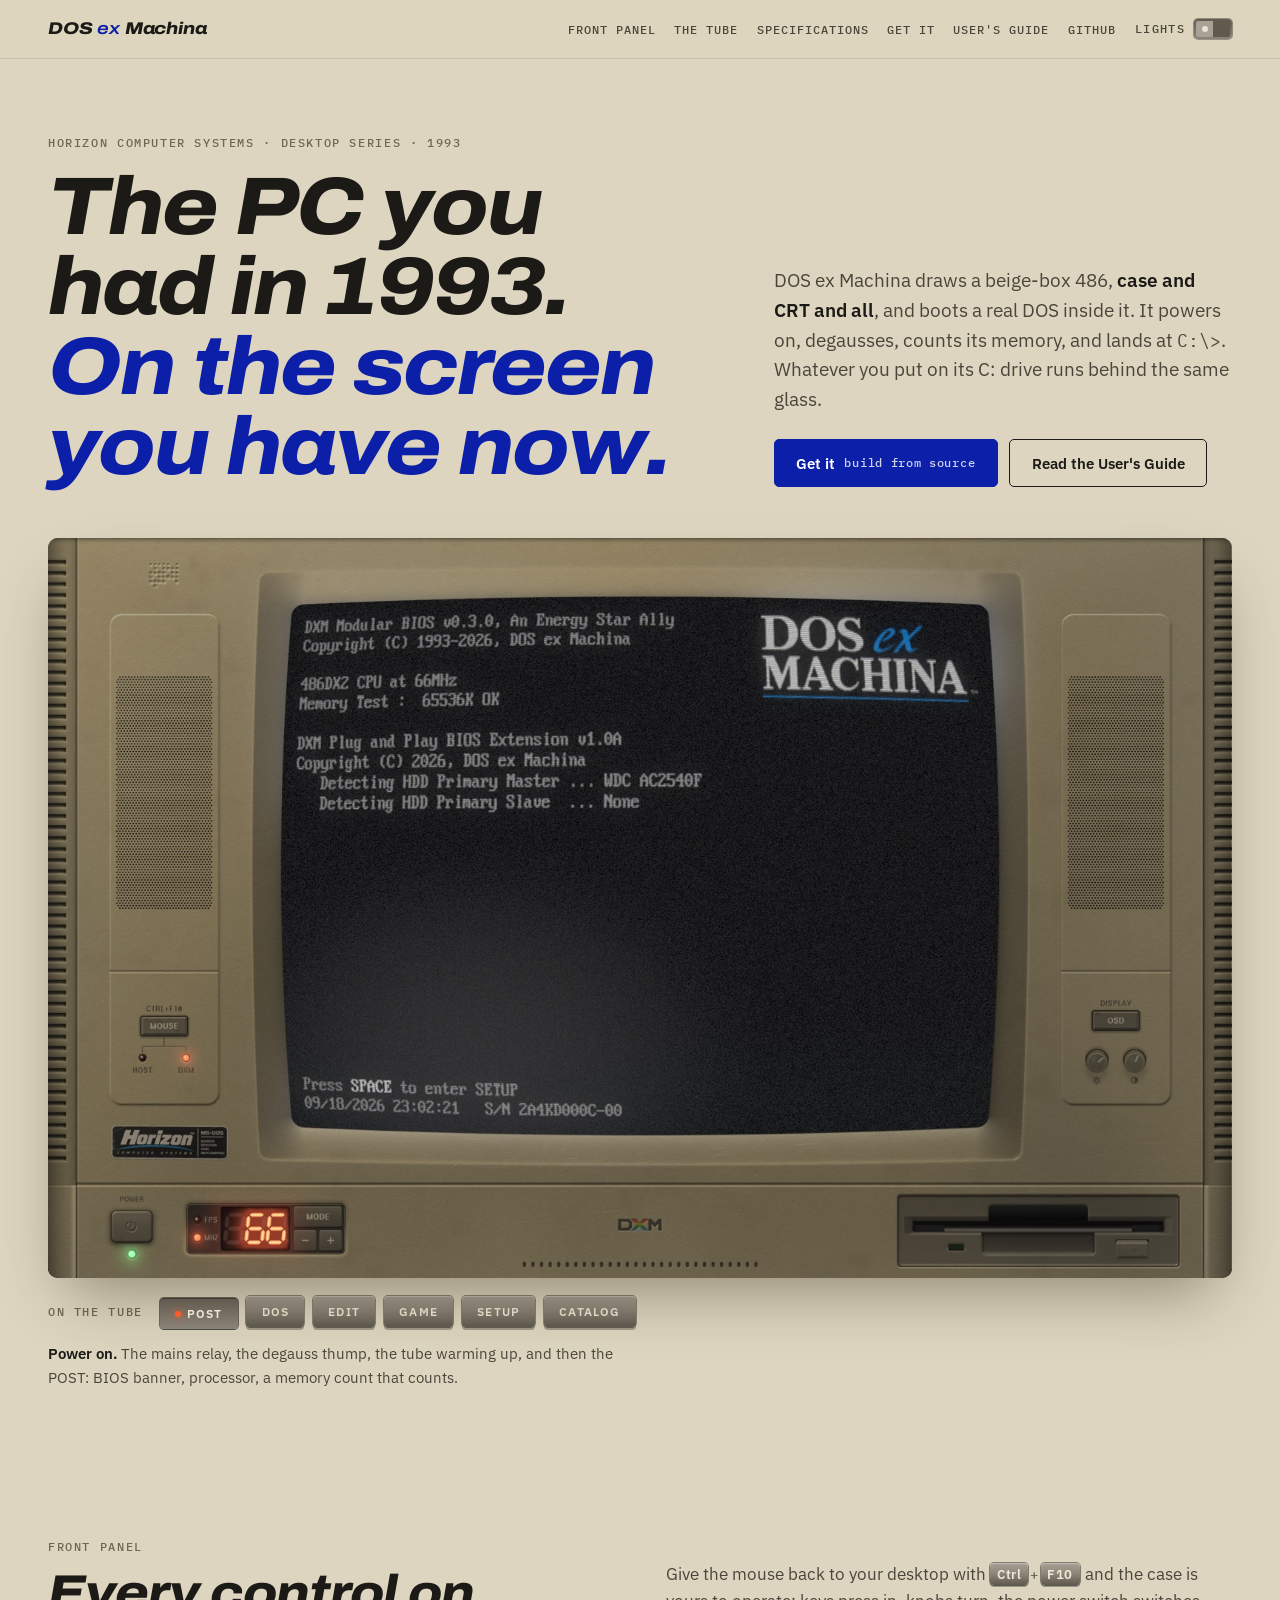
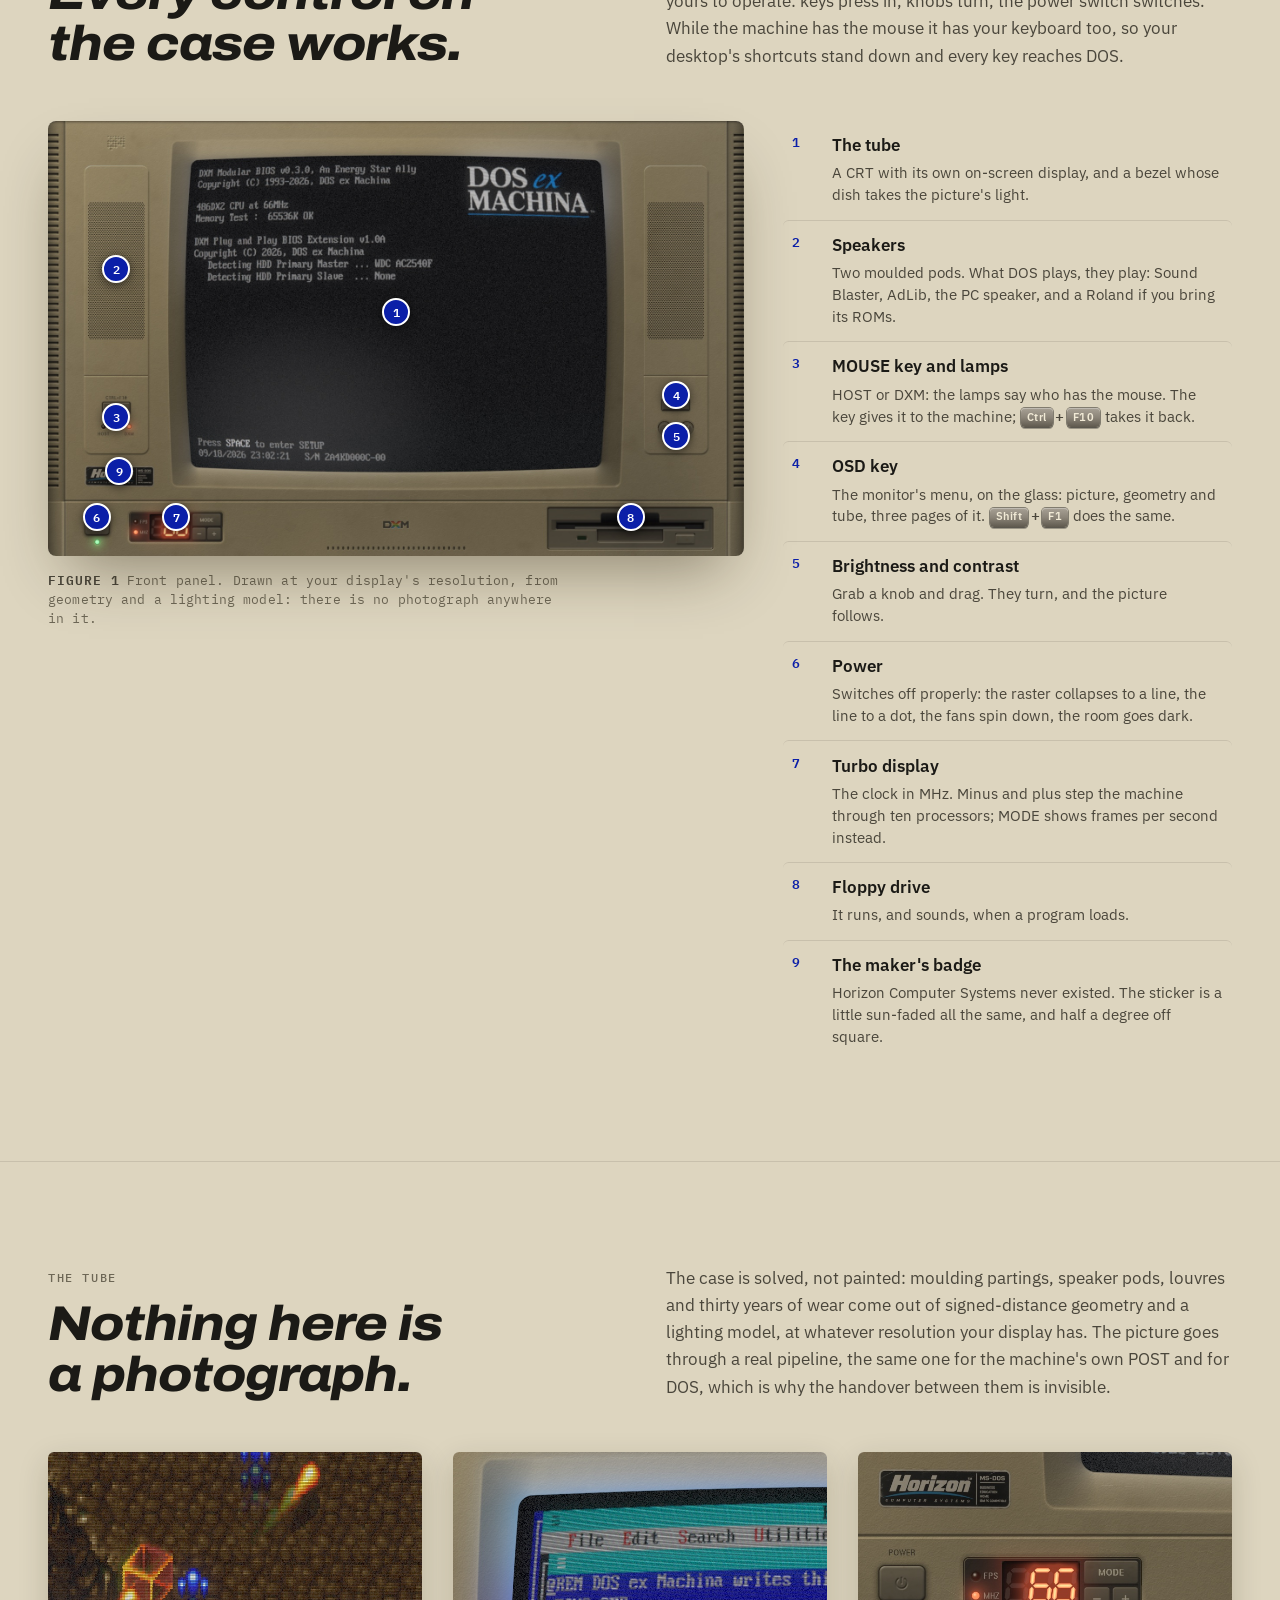
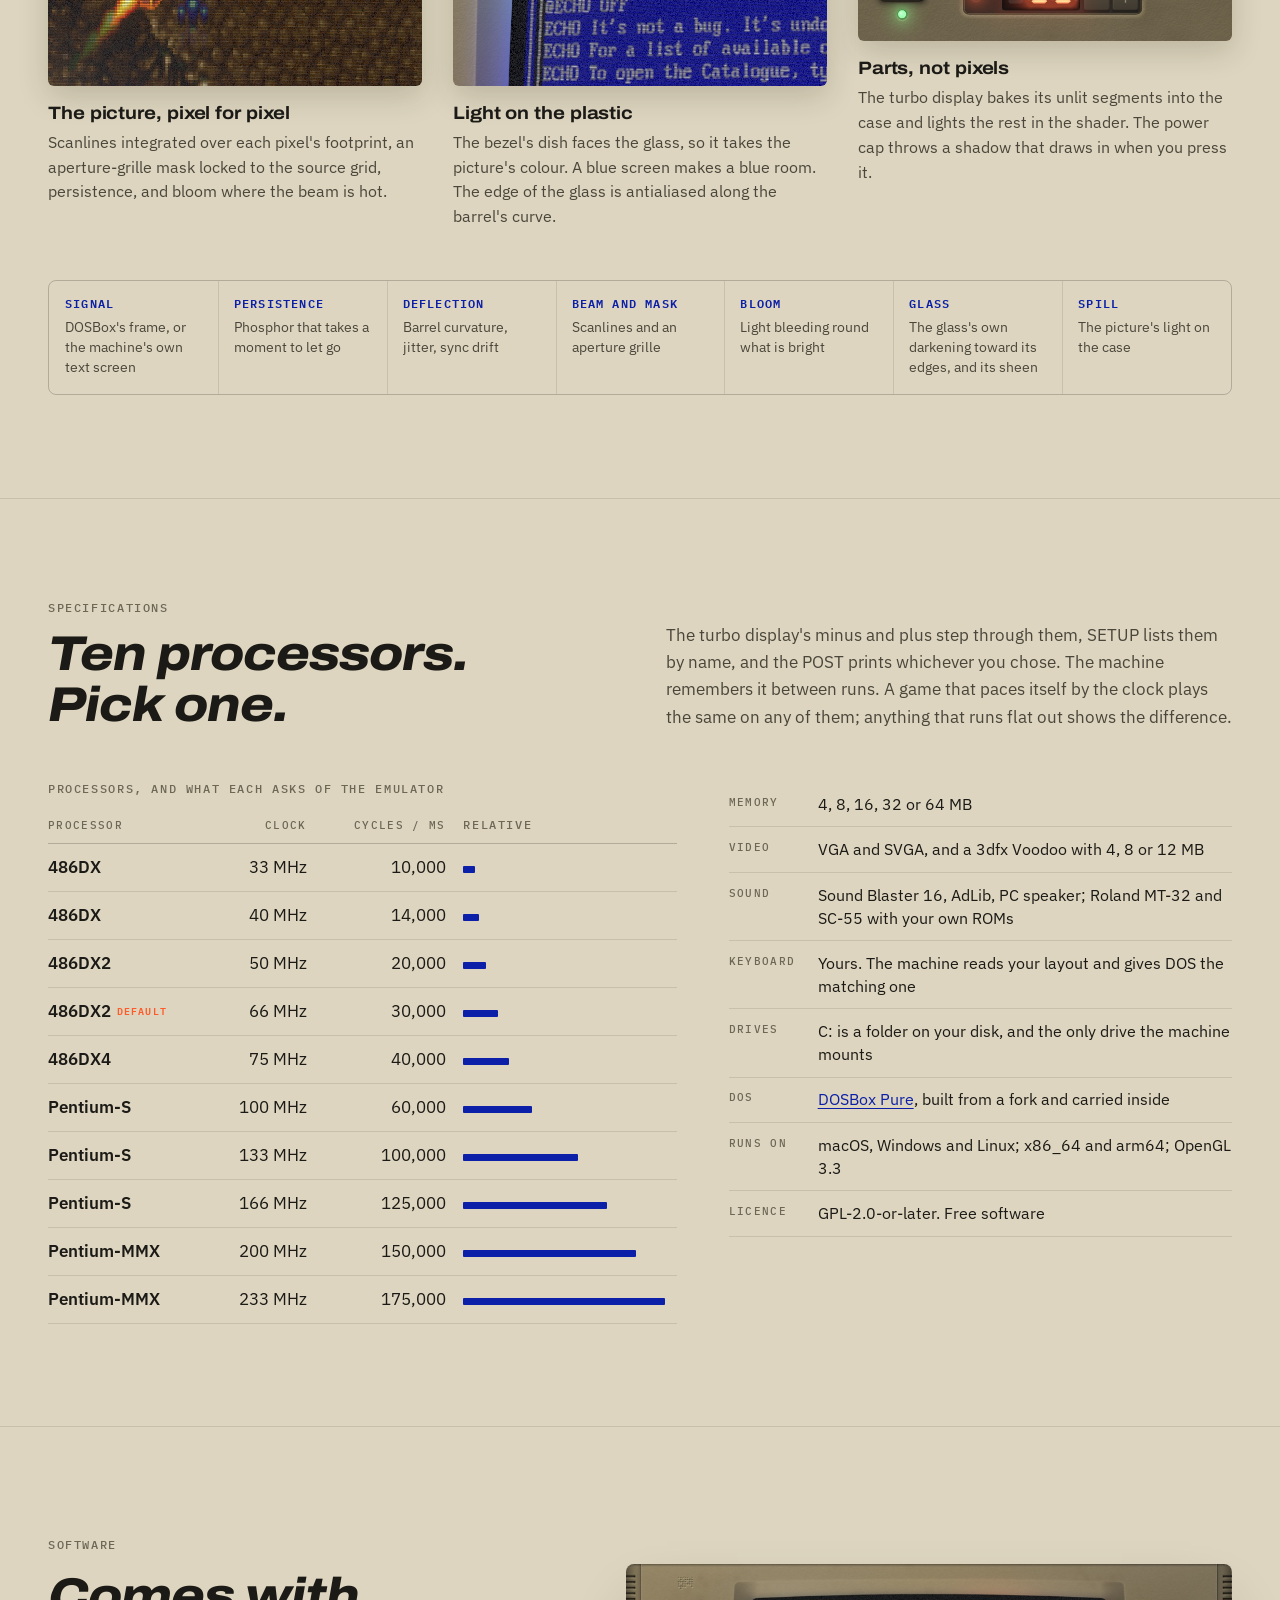
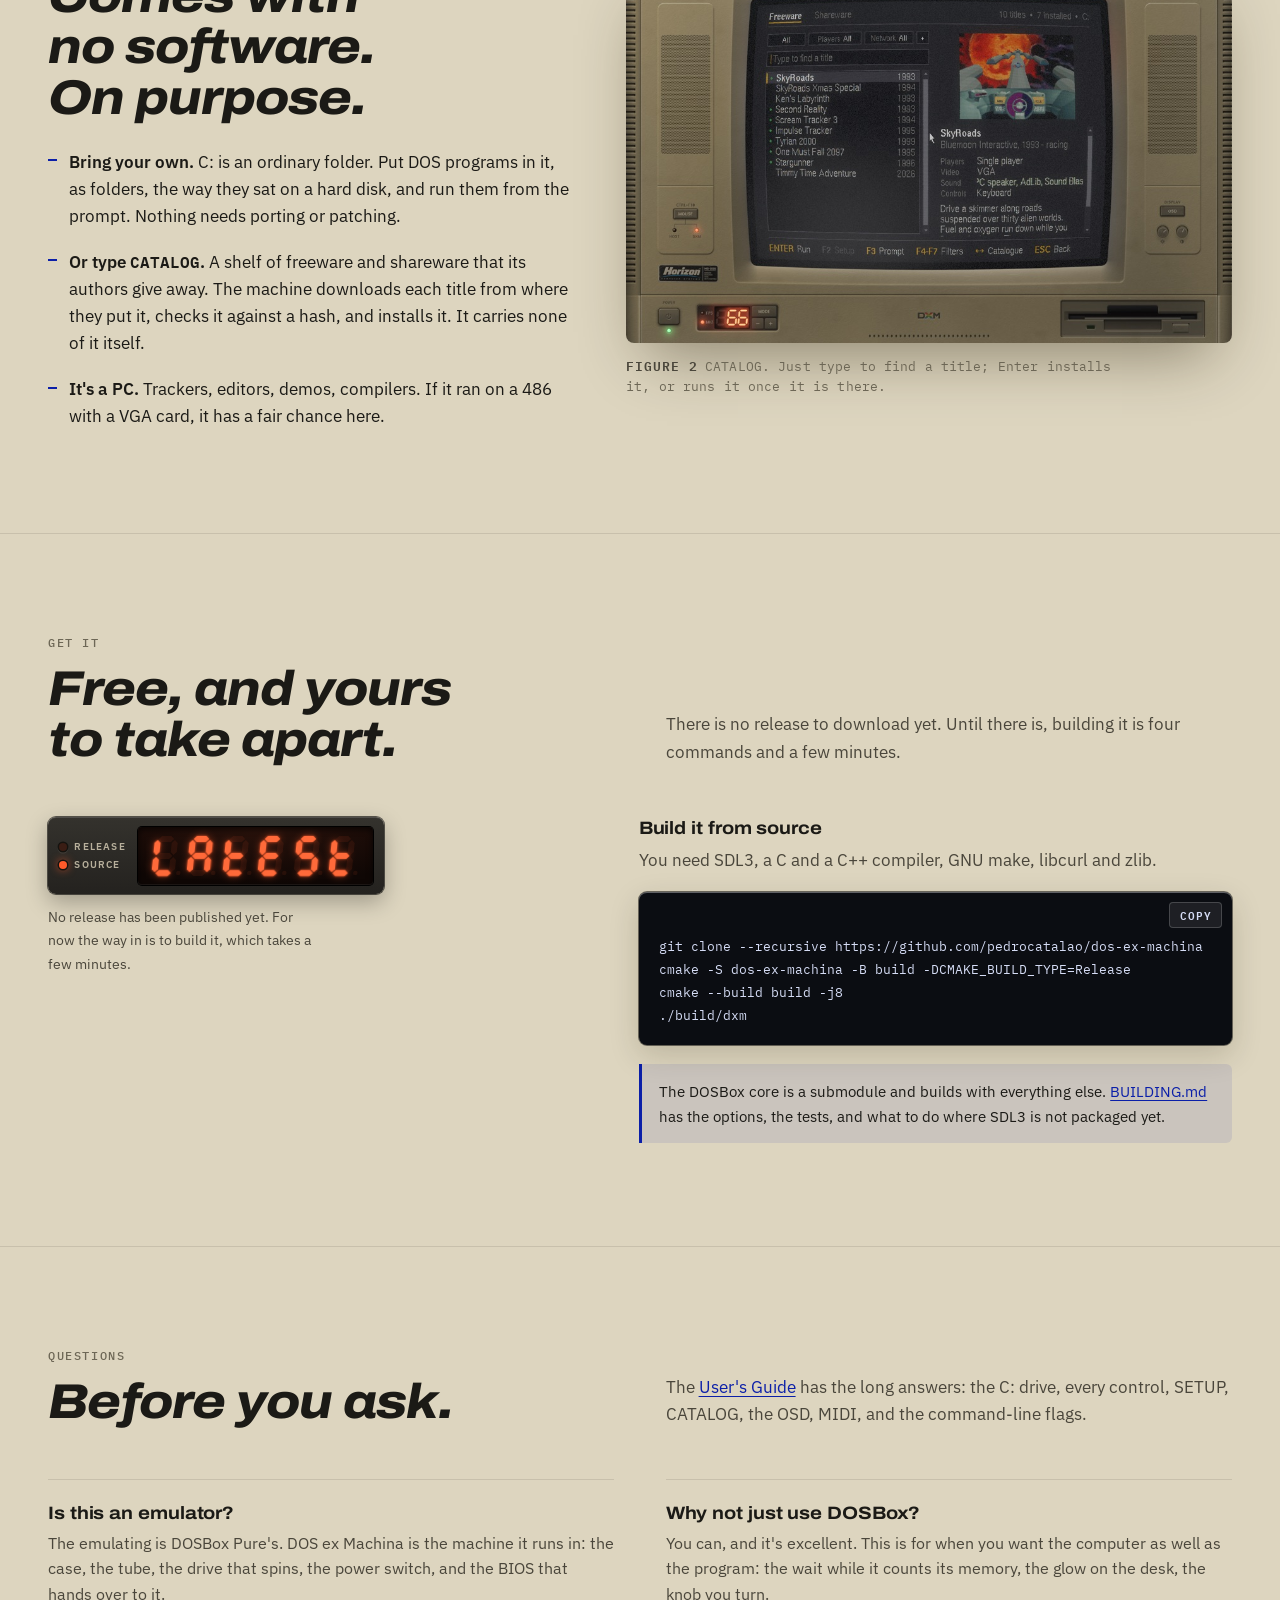
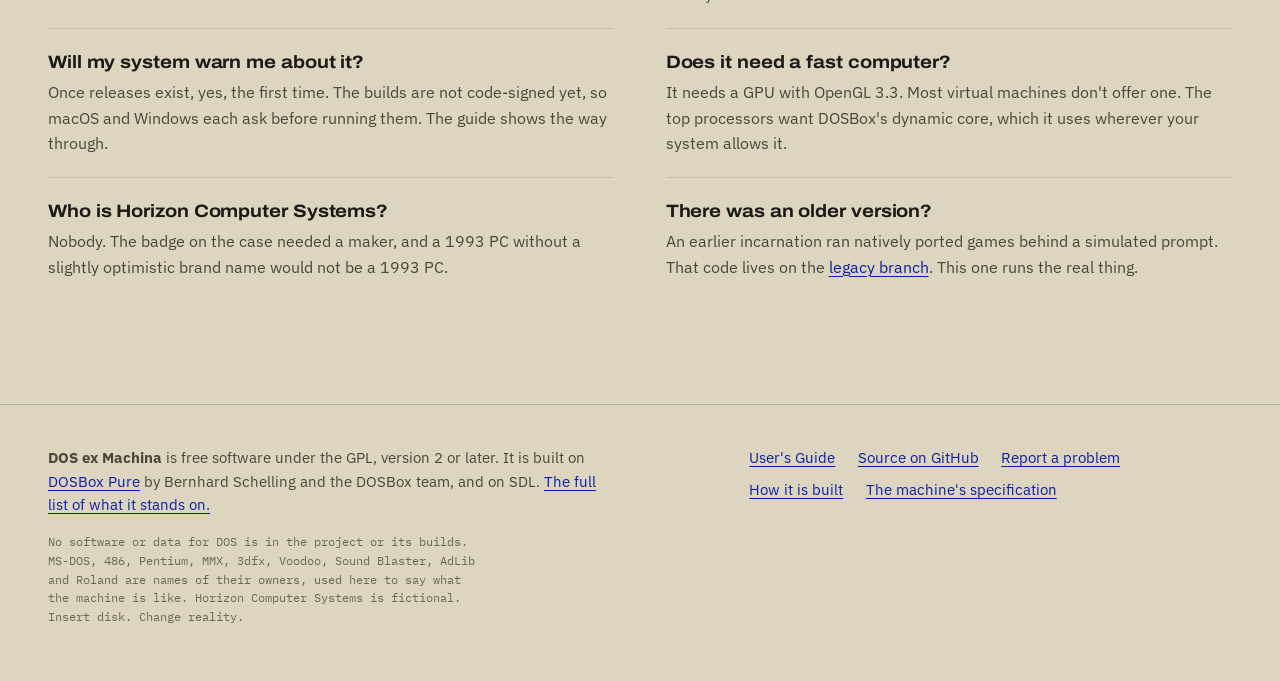
==== commit ab11059e: "catalog: catalogues are lists, not drives - and a way to fill your own Six things about CATALOG, eac" ====
--- a/docs/index.html
+++ b/docs/index.html
@@ -97,7 +97,7 @@
       <button class="cap" type="button" aria-pressed="false" data-frame="edit" data-caption="<b>Text mode, 80 by 25.</b> FreeDOS EDIT ships inside the machine. The blue on the bezel is not painted: it is the picture's own light, spilling onto the plastic.">EDIT</button>
       <button class="cap" type="button" aria-pressed="false" data-frame="game" data-caption="<b>A game.</b> Tyrian 2000, which its authors made freeware, running its attract mode on a 486DX2 at 66. Unmodified, as it shipped.">GAME</button>
       <button class="cap" type="button" aria-pressed="false" data-frame="setup" data-caption="<b>SETUP.</b> Press SPACE during the POST, as the screen says. Which processor the machine is, how much memory it has, the keyboard, the MIDI device, the 3dfx card.">SETUP</button>
-      <button class="cap" type="button" aria-pressed="false" data-frame="catalog" data-caption="<b>CATALOG.</b> Type it at the prompt. Freeware and shareware, downloaded from where its authors put it, checked against a hash, and installed onto the machine's drives.">CATALOG</button>
+      <button class="cap" type="button" aria-pressed="false" data-frame="catalog" data-caption="<b>CATALOG.</b> Type it at the prompt. Freeware and shareware, downloaded from where its authors put it, checked against a hash, and installed where you say.">CATALOG</button>
     </div>
     <p class="caption" aria-live="polite"></p>
   </div>
@@ -222,7 +222,7 @@
         <dt>Video</dt><dd>VGA and SVGA, and a 3dfx Voodoo with 4, 8 or 12 MB</dd>
         <dt>Sound</dt><dd>Sound Blaster 16, AdLib, PC speaker; Roland MT-32 and SC-55 with your own ROMs</dd>
         <dt>Keyboard</dt><dd>Yours. The machine reads your layout and gives DOS the matching one</dd>
-        <dt>Drives</dt><dd>C: is a folder on your disk. The catalogues mount as drives of their own</dd>
+        <dt>Drives</dt><dd>C: is a folder on your disk, and the only drive the machine mounts</dd>
         <dt>DOS</dt><dd><a href="https://github.com/schellingb/dosbox-pure">DOSBox Pure</a>, built from a fork and carried inside</dd>
         <dt>Runs on</dt><dd>macOS, Windows and Linux; x86_64 and arm64; OpenGL 3.3</dd>
         <dt>Licence</dt><dd>GPL-2.0-or-later. Free software</dd>
--- a/docs/site.css
+++ b/docs/site.css
@@ -433,6 +433,11 @@
 .chapter h2 { font-size: clamp(1.6rem, 3vw, 2.25rem); }
 .prose { font: 400 1.09rem/1.68 var(--serif); }
 .prose p { max-width: 66ch; }
+/* a shelf inside a chapter: set apart by its rule and its space, and left
+   unnumbered - the numbers belong to the chapters */
+.prose h3 { font-size: 1.2rem; margin: 2.2em 0 0.9em; padding-top: 0.9em; max-width: 66ch;
+            border-top: 1px solid var(--rule-soft); }
+.prose h3:first-child { margin-top: 0; padding-top: 0; border-top: 0; }
 .prose p + p, .prose ul + p, .prose .tablewrap + p, .prose figure + p { margin-top: 1em; }
 .prose strong { font-family: var(--text); font-weight: 600; font-size: 0.97em; letter-spacing: 0.005em; }
 .prose ul { margin: 1em 0 0; padding: 0; list-style: none; max-width: 66ch; display: grid; gap: 0.7em; }
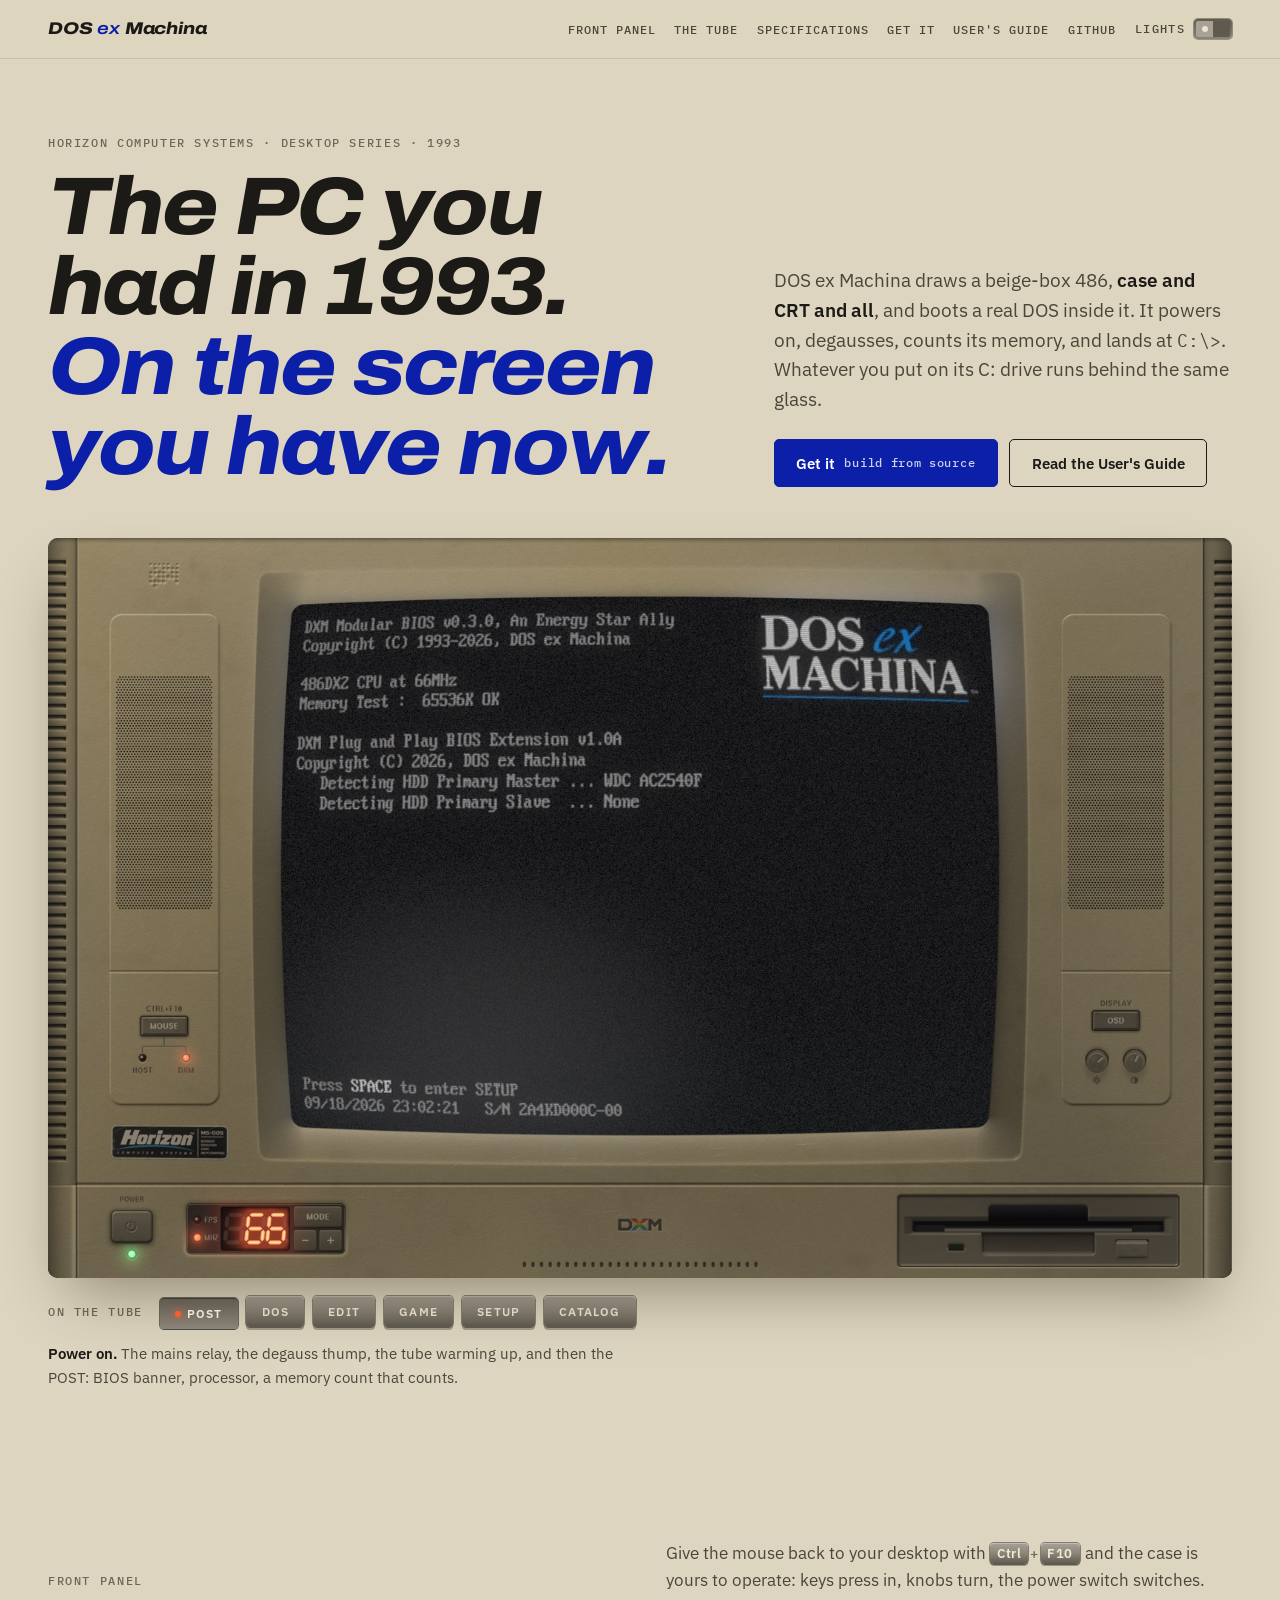
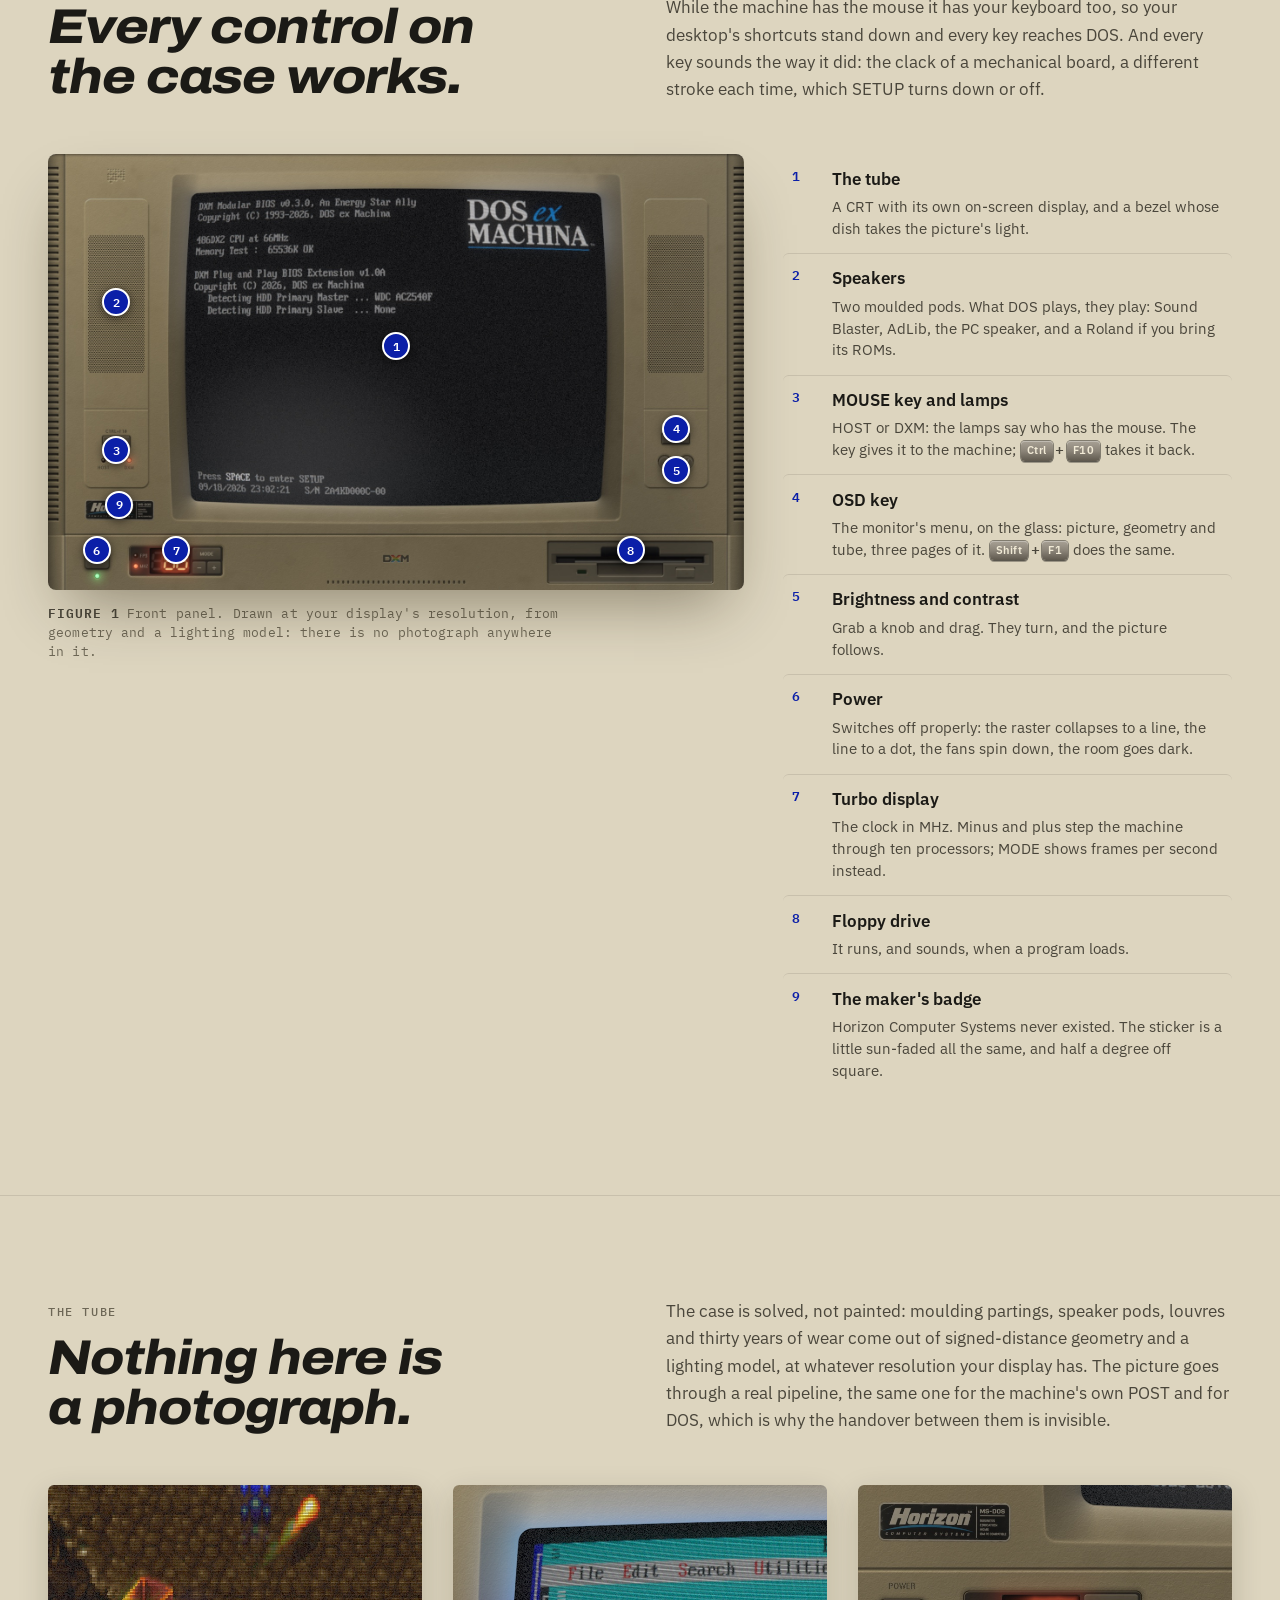
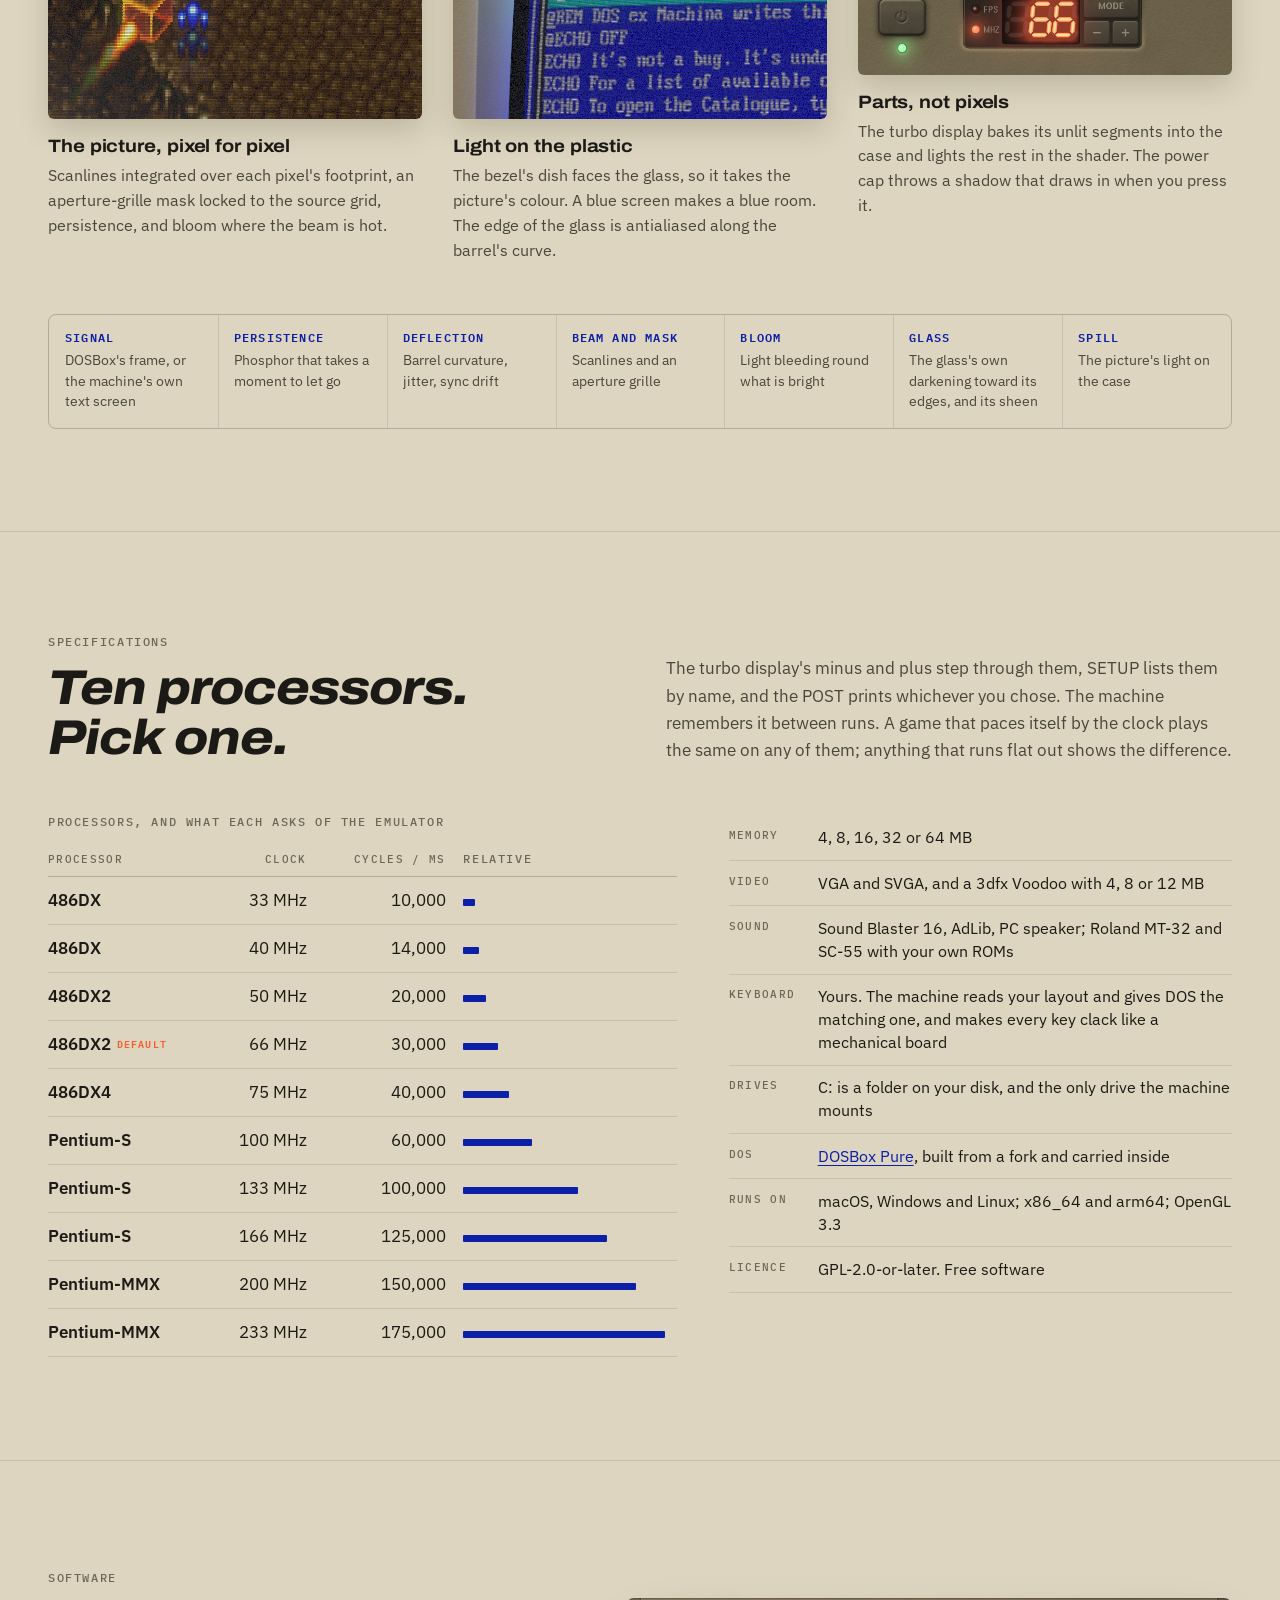
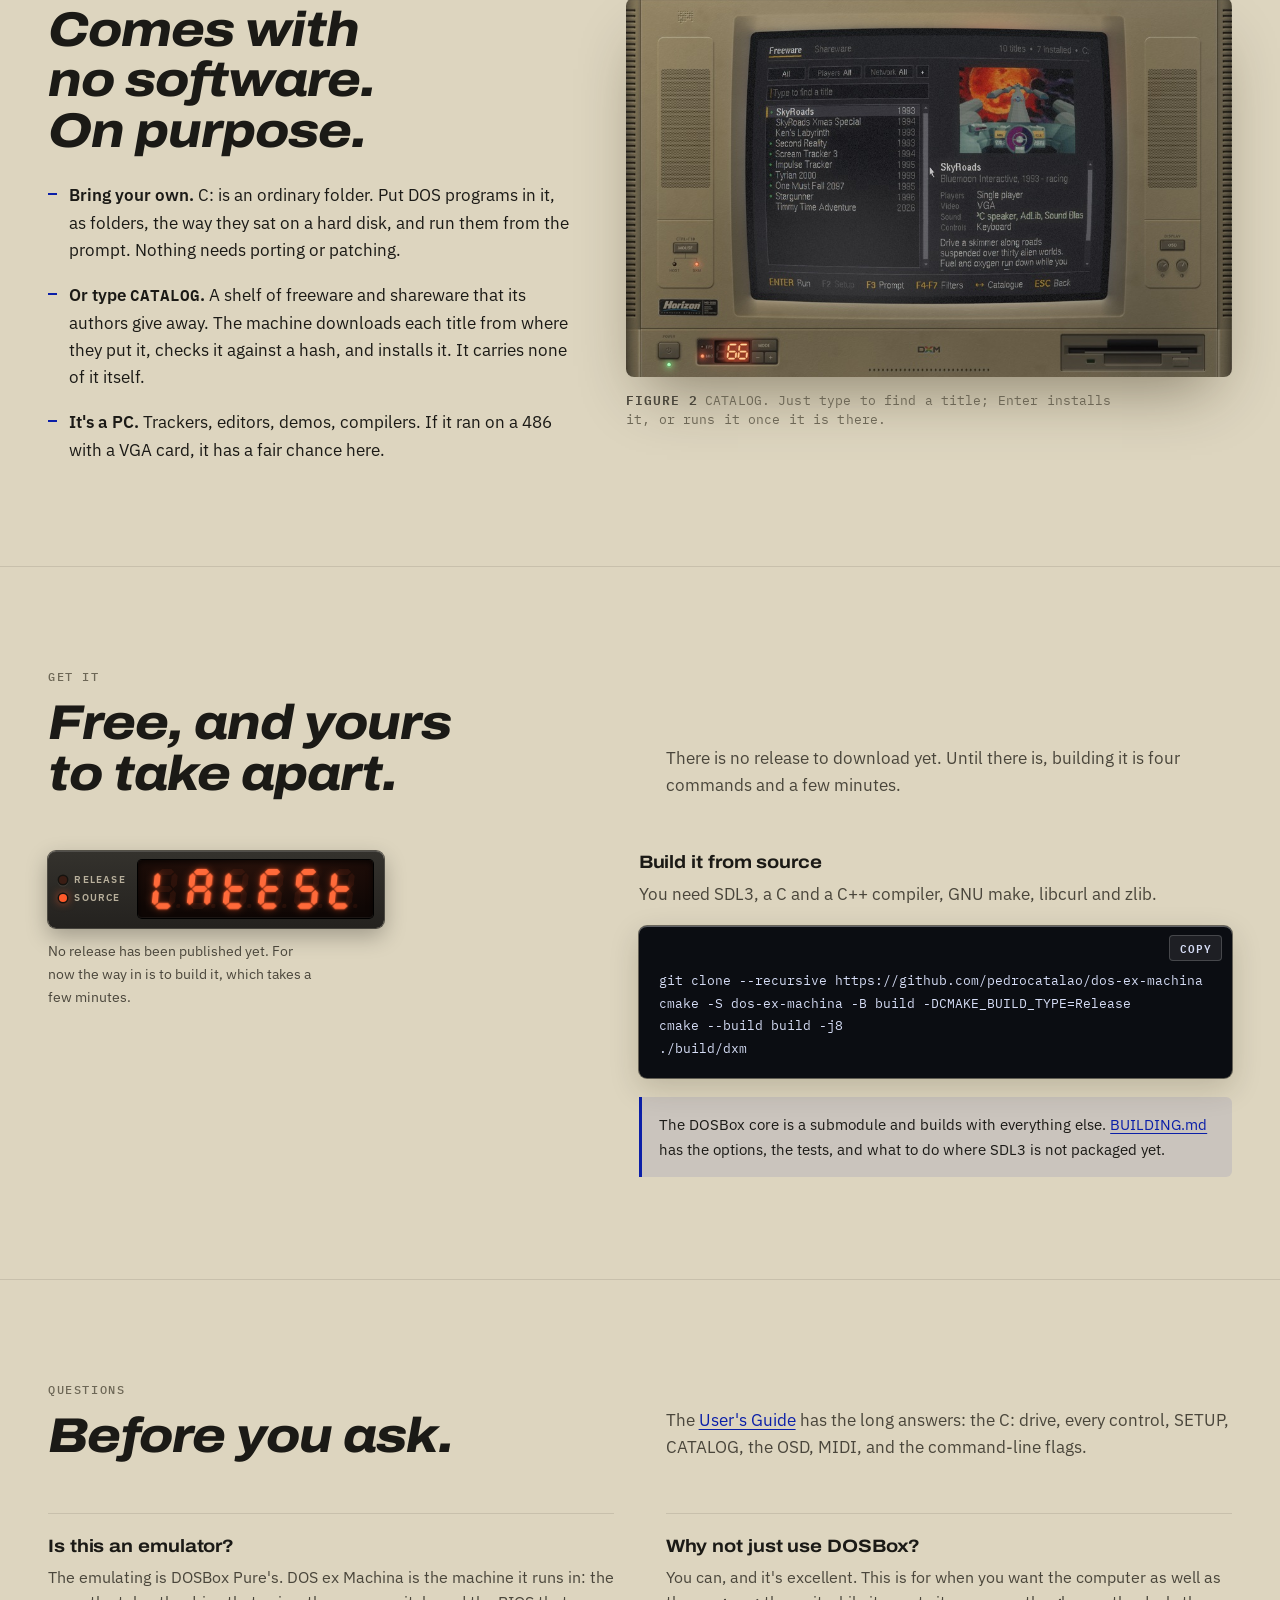
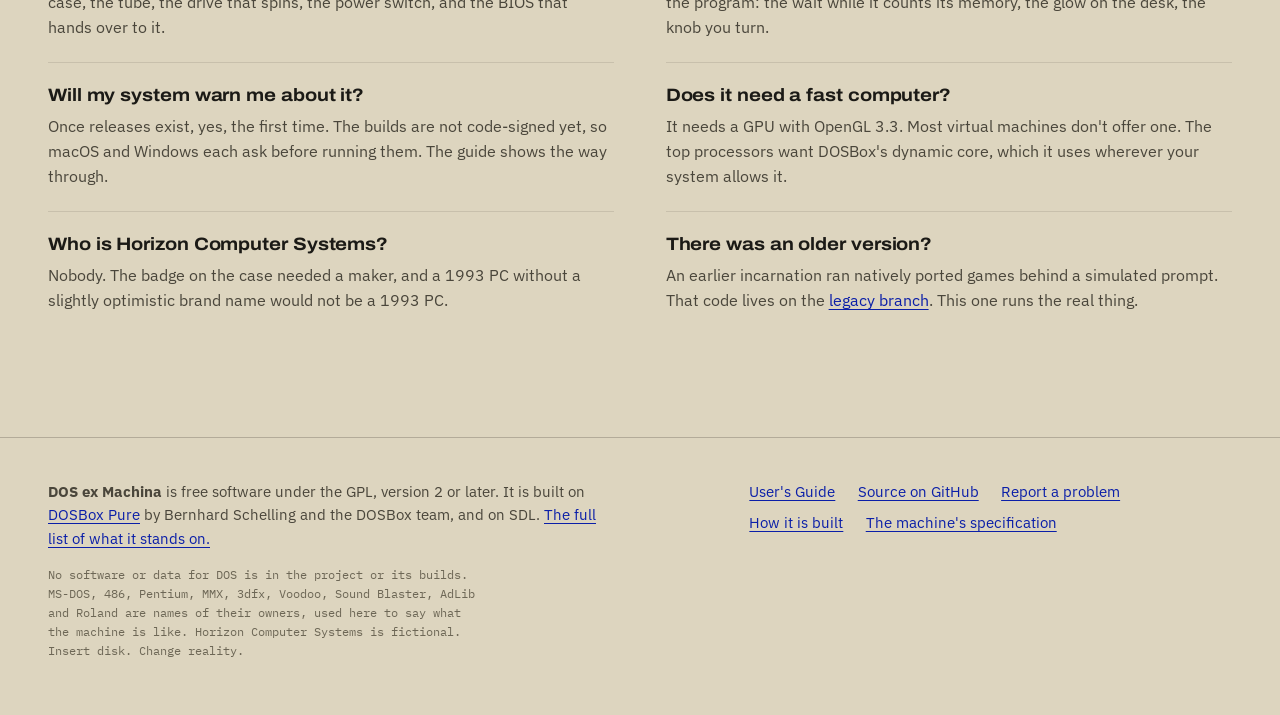
==== commit 1033bac6: "sound: a mechanical keyboard under your hands Every key that goes down is heard going down, as a mec" ====
--- a/docs/index.html
+++ b/docs/index.html
@@ -111,7 +111,7 @@
         <span class="label">Front panel</span>
         <h2>Every control on the case works.</h2>
       </div>
-      <p class="muted">Give the mouse back to your desktop with <kbd>Ctrl</kbd><span class="plus">+</span><kbd>F10</kbd> and the case is yours to operate: keys press in, knobs turn, the power switch switches. While the machine has the mouse it has your keyboard too, so your desktop's shortcuts stand down and every key reaches DOS.</p>
+      <p class="muted">Give the mouse back to your desktop with <kbd>Ctrl</kbd><span class="plus">+</span><kbd>F10</kbd> and the case is yours to operate: keys press in, knobs turn, the power switch switches. While the machine has the mouse it has your keyboard too, so your desktop's shortcuts stand down and every key reaches DOS. And every key sounds the way it did: the clack of a mechanical board, a different stroke each time, which SETUP turns down or off.</p>
     </div>
 
     <div class="panel-fig">
@@ -221,7 +221,7 @@
         <dt>Memory</dt><dd>4, 8, 16, 32 or 64 MB</dd>
         <dt>Video</dt><dd>VGA and SVGA, and a 3dfx Voodoo with 4, 8 or 12 MB</dd>
         <dt>Sound</dt><dd>Sound Blaster 16, AdLib, PC speaker; Roland MT-32 and SC-55 with your own ROMs</dd>
-        <dt>Keyboard</dt><dd>Yours. The machine reads your layout and gives DOS the matching one</dd>
+        <dt>Keyboard</dt><dd>Yours. The machine reads your layout and gives DOS the matching one, and makes every key clack like a mechanical board</dd>
         <dt>Drives</dt><dd>C: is a folder on your disk, and the only drive the machine mounts</dd>
         <dt>DOS</dt><dd><a href="https://github.com/schellingb/dosbox-pure">DOSBox Pure</a>, built from a fork and carried inside</dd>
         <dt>Runs on</dt><dd>macOS, Windows and Linux; x86_64 and arm64; OpenGL 3.3</dd>
